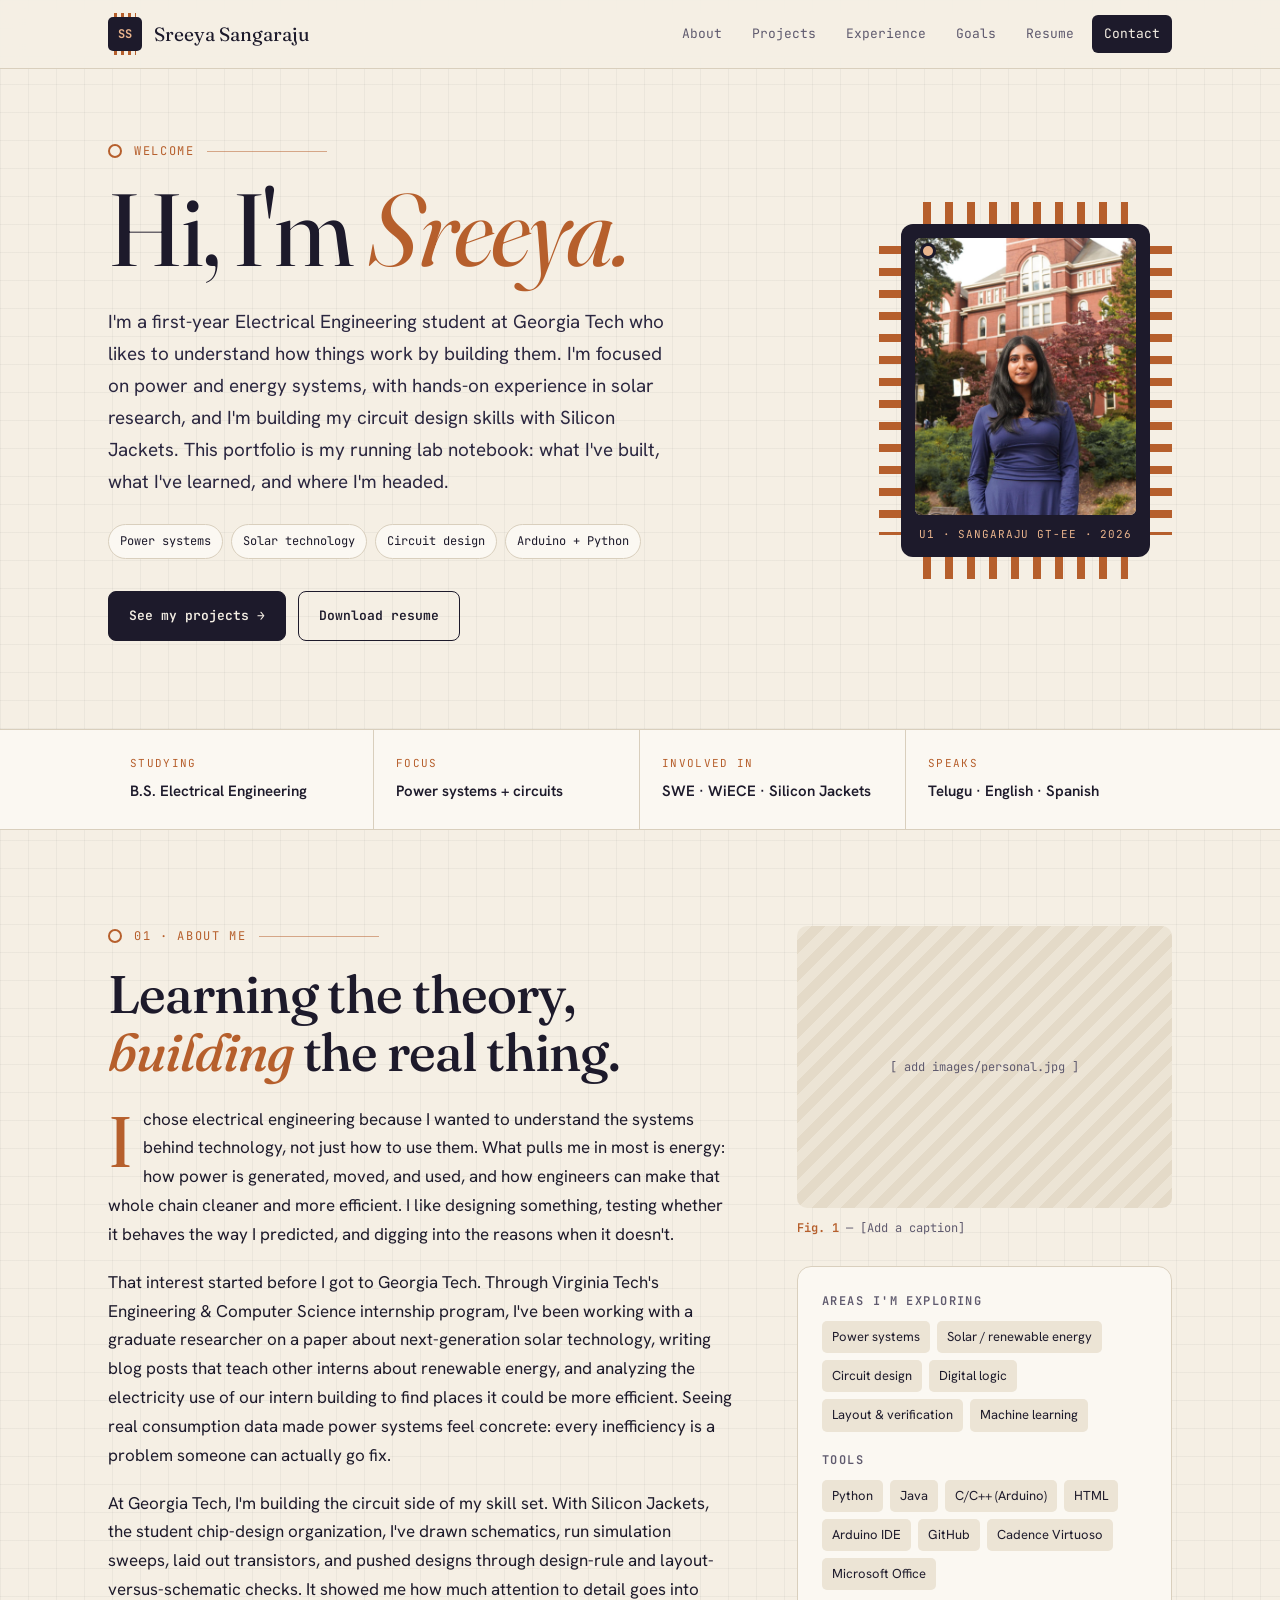
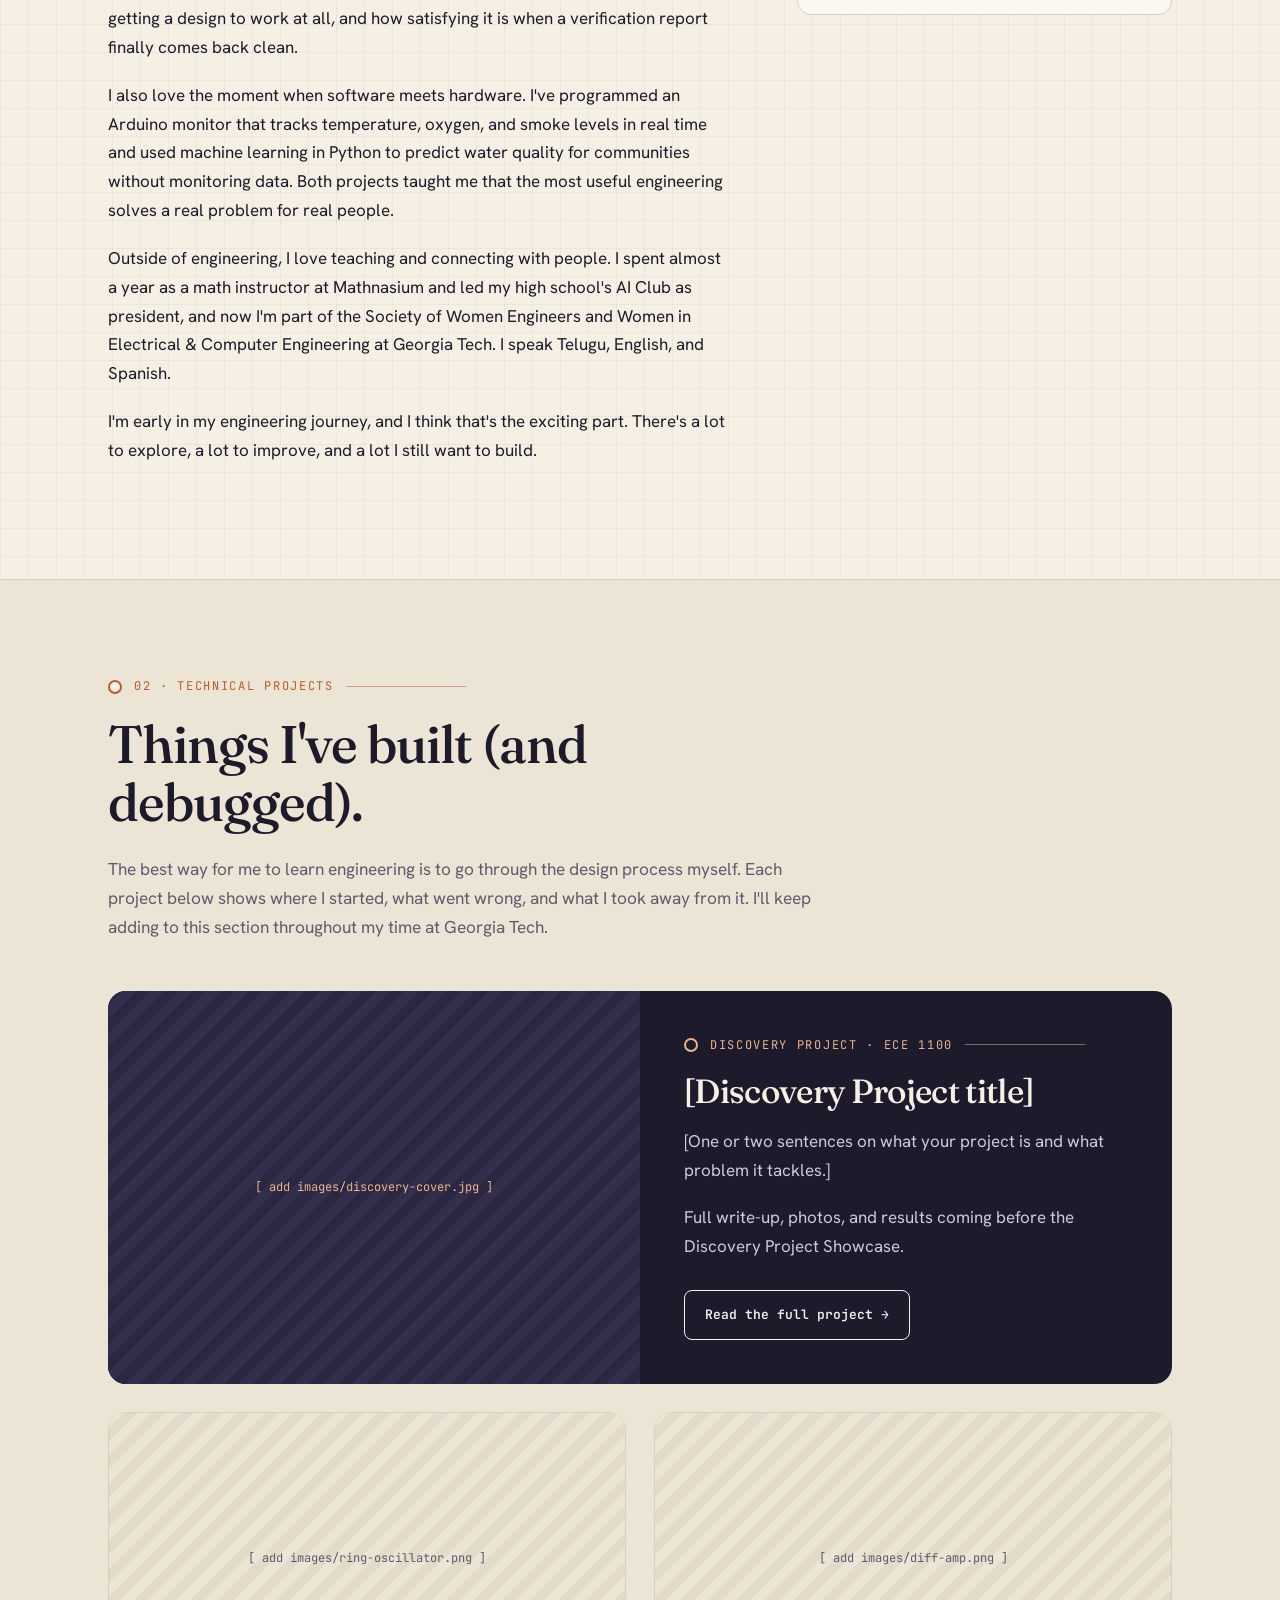
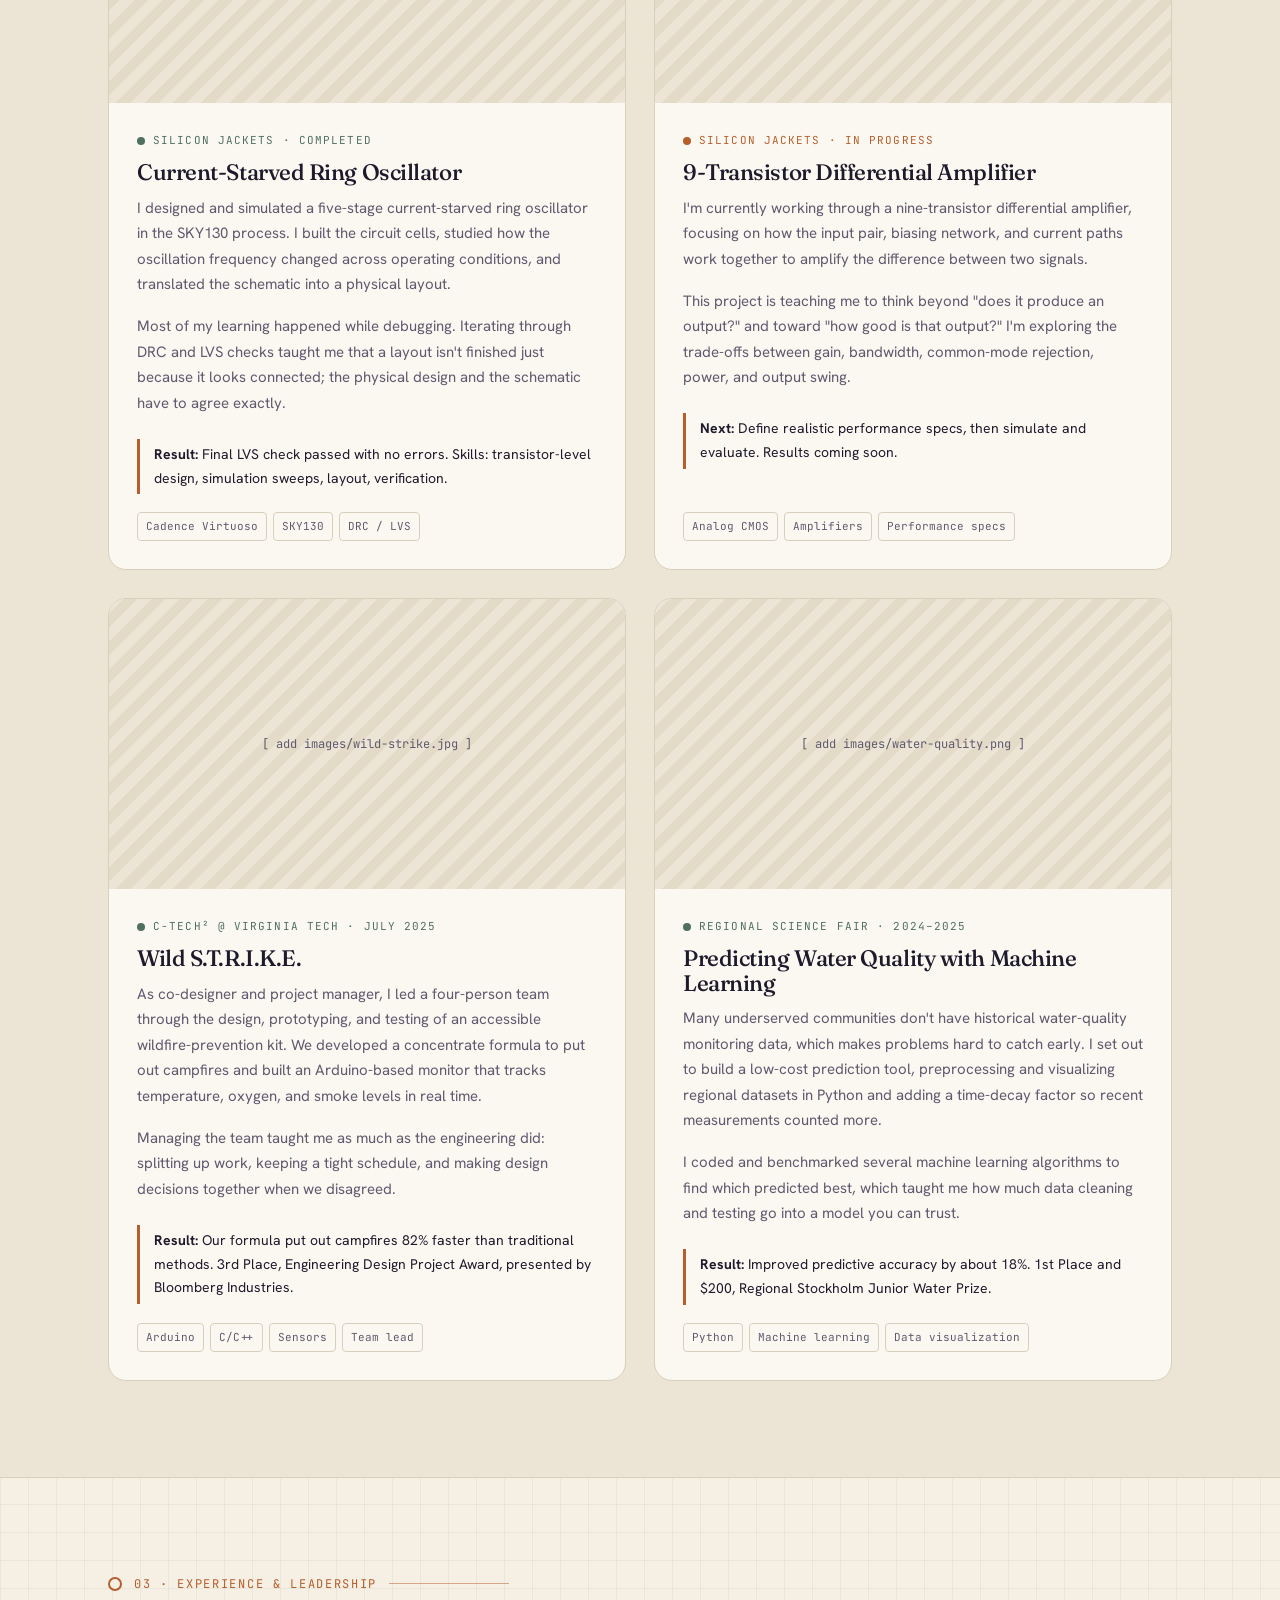
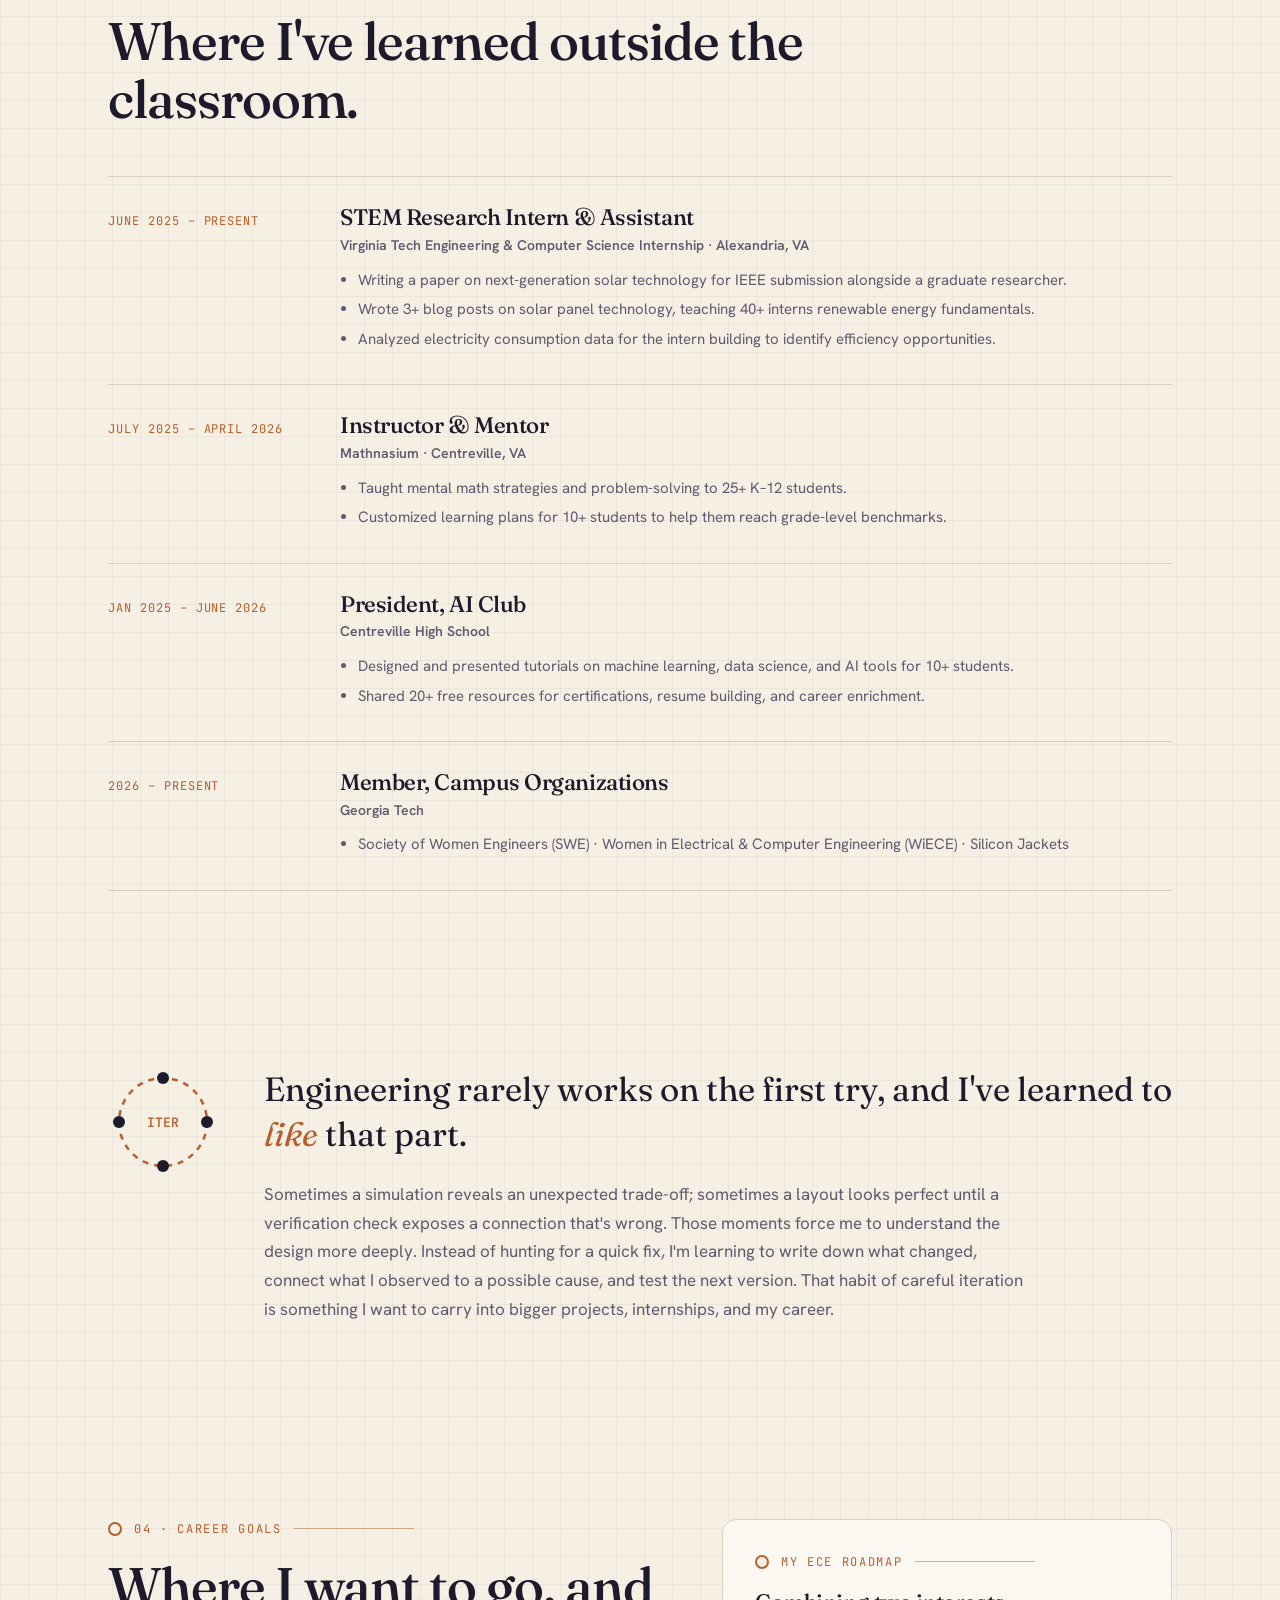
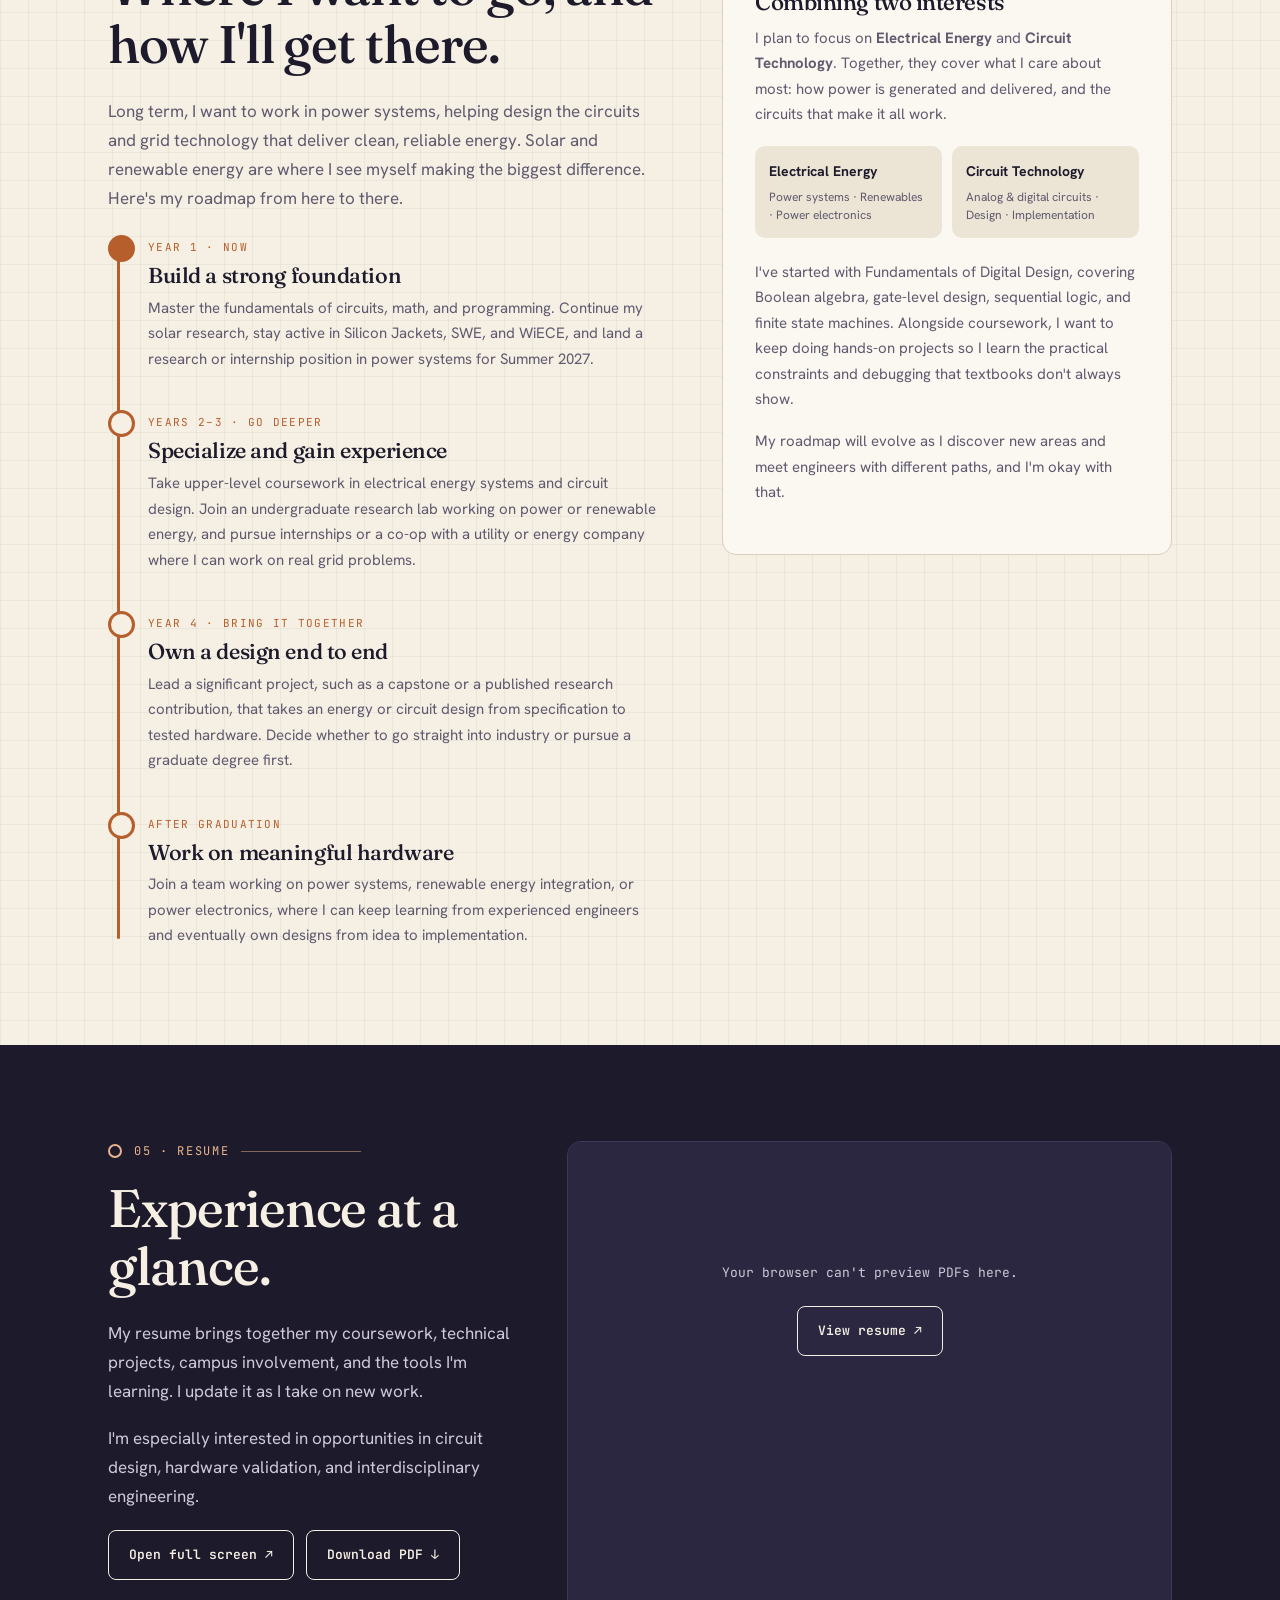
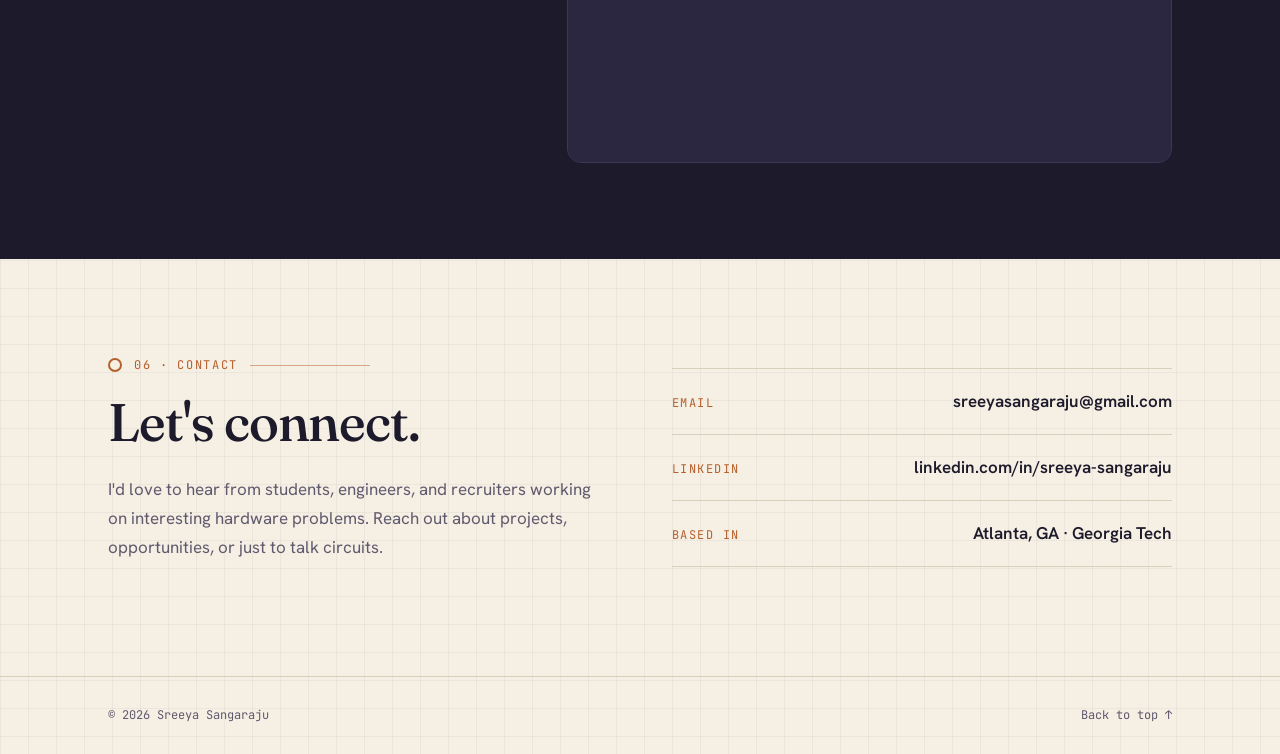
==== index.html @ bc23ed26 "Add files via upload" ====
<!doctype html>
<html lang="en">
<head>
  <meta charset="utf-8">
  <meta name="viewport" content="width=device-width, initial-scale=1">
  <title>Sreeya Sangaraju | Electrical Engineering ePortfolio</title>
  <meta name="description" content="Sreeya Sangaraju, Electrical Engineering student at Georgia Tech. Circuit design, hardware, and signal processing.">
  <link rel="preconnect" href="https://fonts.googleapis.com">
  <link rel="preconnect" href="https://fonts.gstatic.com" crossorigin>
  <link href="https://fonts.googleapis.com/css2?family=Fraunces:ital,opsz,wght@0,9..144,300..600;1,9..144,300..600&family=Hanken+Grotesk:wght@400;500;600;700&family=JetBrains+Mono:wght@400;600&display=swap" rel="stylesheet">
  <link rel="stylesheet" href="style.css">
</head>
<body>

<!-- =====================================================================
     HOW TO EDIT
     - Text: just change the words between the tags.
     - Photos: put your image in the /images folder using the filename
       shown in each data-ph="..." (e.g. images/headshot.jpg).
       The striped placeholder disappears automatically once the file exists.
     - Resume: save your PDF as resume.pdf next to this file.
     - Search for "EDIT" to find every spot that needs your info.
     ===================================================================== -->

<header class="nav">
  <div class="wrap">
    <a class="brand" href="#top"><span class="chip-mark">SS</span> Sreeya Sangaraju</a>
    <button class="menu-btn" aria-expanded="false" aria-controls="links">Menu</button>
    <nav class="nav-links" id="links" aria-label="Main">
      <a href="#about">About</a>
      <a href="#projects">Projects</a>
      <a href="#experience">Experience</a>
      <a href="#goals">Goals</a>
      <a href="#resume">Resume</a>
      <a class="cta" href="#contact">Contact</a>
    </nav>
  </div>
</header>

<main id="top">

  <!-- ============ WELCOME ============ -->
  <section class="hero">
    <div class="wrap">
      <div>
        <div class="label">Welcome</div>
        <h1>Hi, I'm <em>Sreeya.</em></h1>
        <p class="welcome">I'm a first-year Electrical Engineering student at Georgia Tech who likes to understand how things work by building them. I'm focused on power and energy systems, with hands-on experience in solar research, and I'm building my circuit design skills with Silicon Jackets. This portfolio is my running lab notebook: what I've built, what I've learned, and where I'm headed.</p>
        <div class="tags">
          <span class="tag">Power systems</span>
          <span class="tag">Solar technology</span>
          <span class="tag">Circuit design</span>
          <span class="tag">Arduino + Python</span>
        </div>
        <div class="actions">
          <a class="btn solid" href="#projects">See my projects →</a>
          <a class="btn ghost" href="resume.pdf" target="_blank" rel="noopener">Download resume</a>
        </div>
      </div>

      <!-- Headshot, framed like an IC package. EDIT: add images/headshot.jpg -->
      <div class="package" aria-label="Photo of Sreeya">
        <span class="pins t"></span><span class="pins b"></span><span class="pins l"></span><span class="pins r"></span>
        <div class="body">
          <div class="photo" data-ph="images/headshot.jpg">
            <img src="images/headshot.jpg" alt="Portrait of Sreeya Sangaraju" onerror="this.remove()">
          </div>
          <div class="marking"><span>U1 · SANGARAJU</span><span>GT-EE · 2026</span></div>
        </div>
      </div>
    </div>
  </section>

  <!-- Quick facts. EDIT any of these. -->
  <section class="facts" aria-label="Quick facts">
    <div class="wrap">
      <div class="fact"><small>Studying</small><b>B.S. Electrical Engineering</b></div>
      <div class="fact"><small>Focus</small><b>Power systems + circuits</b></div>
      <div class="fact"><small>Involved in</small><b>SWE · WiECE · Silicon Jackets</b></div>
      <div class="fact"><small>Speaks</small><b>Telugu · English · Spanish</b></div>
    </div>
  </section>

  <!-- ============ ABOUT ME ============ -->
  <section id="about">
    <div class="wrap about-grid">
      <div class="about-text">
        <div class="label">01 · About me</div>
        <h2>Learning the theory, <em class="hand">building</em> the real thing.</h2>

        <p>I chose electrical engineering because I wanted to understand the systems behind technology, not just how to use them. <!-- EDIT: add a sentence here about what first got you into EE --> What pulls me in most is energy: how power is generated, moved, and used, and how engineers can make that whole chain cleaner and more efficient. I like designing something, testing whether it behaves the way I predicted, and digging into the reasons when it doesn't.</p>

        <p>That interest started before I got to Georgia Tech. Through Virginia Tech's Engineering &amp; Computer Science internship program, I've been working with a graduate researcher on a paper about next-generation solar technology, writing blog posts that teach other interns about renewable energy, and analyzing the electricity use of our intern building to find places it could be more efficient. Seeing real consumption data made power systems feel concrete: every inefficiency is a problem someone can actually go fix.</p>

        <p>At Georgia Tech, I'm building the circuit side of my skill set. With Silicon Jackets, the student chip-design organization, I've drawn schematics, run simulation sweeps, laid out transistors, and pushed designs through design-rule and layout-versus-schematic checks. It showed me how much attention to detail goes into getting a design to work at all, and how satisfying it is when a verification report finally comes back clean.</p>

        <p>I also love the moment when software meets hardware. I've programmed an Arduino monitor that tracks temperature, oxygen, and smoke levels in real time and used machine learning in Python to predict water quality for communities without monitoring data. Both projects taught me that the most useful engineering solves a real problem for real people.</p>

        <p>Outside of engineering, I love teaching and connecting with people. I spent almost a year as a math instructor at Mathnasium and led my high school's AI Club as president, and now I'm part of the Society of Women Engineers and Women in Electrical &amp; Computer Engineering at Georgia Tech. I speak Telugu, English, and Spanish. <!-- EDIT (optional): add a sentence about a hobby you enjoy --></p>

        <p>I'm early in my engineering journey, and I think that's the exciting part. There's a lot to explore, a lot to improve, and a lot I still want to build.</p>
      </div>

      <aside class="about-side">
        <!-- EDIT: add images/personal.jpg (a photo of you at an event, in lab, or doing something you enjoy) and update the caption -->
        <figure>
          <div class="photo" data-ph="images/personal.jpg">
            <img src="images/personal.jpg" alt="Sreeya Sangaraju" onerror="this.remove()">
          </div>
          <figcaption><b>Fig. 1</b> — [Add a caption]</figcaption>
        </figure>

        <div class="toolbox">
          <h4>Areas I'm exploring</h4>
          <div class="chips">
            <span>Power systems</span><span>Solar / renewable energy</span><span>Circuit design</span>
            <span>Digital logic</span><span>Layout &amp; verification</span><span>Machine learning</span>
          </div>
          <h4>Tools</h4>
          <div class="chips">
            <span>Python</span><span>Java</span><span>C/C++ (Arduino)</span><span>HTML</span>
            <span>Arduino IDE</span><span>GitHub</span><span>Cadence Virtuoso</span><span>Microsoft Office</span>
          </div>
        </div>
      </aside>
    </div>
  </section>

  <!-- ============ PROJECTS ============ -->
  <section id="projects" class="projects">
    <div class="wrap">
      <div class="intro">
        <div class="label">02 · Technical projects</div>
        <h2>Things I've built (and debugged).</h2>
        <p>The best way for me to learn engineering is to go through the design process myself. Each project below shows where I started, what went wrong, and what I took away from it. I'll keep adding to this section throughout my time at Georgia Tech.</p>
      </div>

      <!-- Featured: Discovery Project (REQUIRED by the Discovery Project Showcase).
           EDIT: replace the title and the two sentences with your project. -->
      <article class="feature">
        <div class="photo" data-ph="images/discovery-cover.jpg">
          <img src="images/discovery-cover.jpg" alt="My ECE 1100 Discovery Project" onerror="this.remove()">
        </div>
        <div class="feature-body">
          <div class="label">Discovery Project · ECE 1100</div>
          <h3>[Discovery Project title]</h3>
          <p>[One or two sentences on what your project is and what problem it tackles.]</p>
          <p>Full write-up, photos, and results coming before the Discovery Project Showcase.</p>
          <div class="actions"><a class="btn light" href="discovery-project.html">Read the full project →</a></div>
        </div>
      </article>

      <div class="project-grid">
        <article class="project">
          <!-- EDIT: add a screenshot of your layout as images/ring-oscillator.png -->
          <div class="photo" data-ph="images/ring-oscillator.png">
            <img src="images/ring-oscillator.png" alt="Layout of a five-stage current-starved ring oscillator in Cadence Virtuoso" onerror="this.remove()">
          </div>
          <div class="project-body">
            <div class="status">Silicon Jackets · Completed</div>
            <h3>Current-Starved Ring Oscillator</h3>
            <p>I designed and simulated a five-stage current-starved ring oscillator in the SKY130 process. I built the circuit cells, studied how the oscillation frequency changed across operating conditions, and translated the schematic into a physical layout.</p>
            <p>Most of my learning happened while debugging. Iterating through DRC and LVS checks taught me that a layout isn't finished just because it looks connected; the physical design and the schematic have to agree exactly.</p>
            <div class="takeaway"><b>Result:</b> Final LVS check passed with no errors. Skills: transistor-level design, simulation sweeps, layout, verification.</div>
            <div class="stack"><span>Cadence Virtuoso</span><span>SKY130</span><span>DRC / LVS</span></div>
          </div>
        </article>

        <article class="project">
          <!-- EDIT: add your schematic screenshot as images/diff-amp.png -->
          <div class="photo" data-ph="images/diff-amp.png">
            <img src="images/diff-amp.png" alt="Schematic of a nine-transistor differential amplifier" onerror="this.remove()">
          </div>
          <div class="project-body">
            <div class="status wip">Silicon Jackets · In progress</div>
            <h3>9-Transistor Differential Amplifier</h3>
            <p>I'm currently working through a nine-transistor differential amplifier, focusing on how the input pair, biasing network, and current paths work together to amplify the difference between two signals.</p>
            <p>This project is teaching me to think beyond "does it produce an output?" and toward "how good is that output?" I'm exploring the trade-offs between gain, bandwidth, common-mode rejection, power, and output swing.</p>
            <div class="takeaway"><b>Next:</b> Define realistic performance specs, then simulate and evaluate. Results coming soon.</div>
            <div class="stack"><span>Analog CMOS</span><span>Amplifiers</span><span>Performance specs</span></div>
          </div>
        </article>

        <article class="project">
          <!-- EDIT: add a photo of your kit or prototype as images/wild-strike.jpg -->
          <div class="photo" data-ph="images/wild-strike.jpg">
            <img src="images/wild-strike.jpg" alt="Wild S.T.R.I.K.E. wildfire-prevention kit prototype" onerror="this.remove()">
          </div>
          <div class="project-body">
            <div class="status">C-Tech² @ Virginia Tech · July 2025</div>
            <h3>Wild S.T.R.I.K.E.</h3>
            <p>As co-designer and project manager, I led a four-person team through the design, prototyping, and testing of an accessible wildfire-prevention kit. We developed a concentrate formula to put out campfires and built an Arduino-based monitor that tracks temperature, oxygen, and smoke levels in real time.</p>
            <p>Managing the team taught me as much as the engineering did: splitting up work, keeping a tight schedule, and making design decisions together when we disagreed.</p>
            <div class="takeaway"><b>Result:</b> Our formula put out campfires 82% faster than traditional methods. 3rd Place, Engineering Design Project Award, presented by Bloomberg Industries.</div>
            <div class="stack"><span>Arduino</span><span>C/C++</span><span>Sensors</span><span>Team lead</span></div>
          </div>
        </article>

        <article class="project">
          <!-- EDIT: add a chart or screenshot from your model as images/water-quality.png -->
          <div class="photo" data-ph="images/water-quality.png">
            <img src="images/water-quality.png" alt="Water quality prediction results chart" onerror="this.remove()">
          </div>
          <div class="project-body">
            <div class="status">Regional Science Fair · 2024–2025</div>
            <h3>Predicting Water Quality with Machine Learning</h3>
            <p>Many underserved communities don't have historical water-quality monitoring data, which makes problems hard to catch early. I set out to build a low-cost prediction tool, preprocessing and visualizing regional datasets in Python and adding a time-decay factor so recent measurements counted more.</p>
            <p>I coded and benchmarked several machine learning algorithms to find which predicted best, which taught me how much data cleaning and testing go into a model you can trust.</p>
            <div class="takeaway"><b>Result:</b> Improved predictive accuracy by about 18%. 1st Place and $200, Regional Stockholm Junior Water Prize.</div>
            <div class="stack"><span>Python</span><span>Machine learning</span><span>Data visualization</span></div>
          </div>
        </article>

        <!-- TO ADD A NEW PROJECT: copy one <article class="project"> ... </article> block above,
             paste it here, and change the image, text, and tags. -->
      </div>
    </div>
  </section>

  <!-- ============ EXPERIENCE & LEADERSHIP ============ -->
  <section id="experience">
    <div class="wrap">
      <div class="intro">
        <div class="label">03 · Experience &amp; leadership</div>
        <h2>Where I've learned outside the classroom.</h2>
      </div>
      <div class="xp-list">
        <article class="xp">
          <div class="xp-when">June 2025 – Present</div>
          <div>
            <h3>STEM Research Intern &amp; Assistant</h3>
            <div class="xp-org">Virginia Tech Engineering &amp; Computer Science Internship · Alexandria, VA</div>
            <ul>
              <li>Writing a paper on next-generation solar technology for IEEE submission alongside a graduate researcher.</li>
              <li>Wrote 3+ blog posts on solar panel technology, teaching 40+ interns renewable energy fundamentals.</li>
              <li>Analyzed electricity consumption data for the intern building to identify efficiency opportunities.</li>
            </ul>
          </div>
        </article>
        <article class="xp">
          <div class="xp-when">July 2025 – April 2026</div>
          <div>
            <h3>Instructor &amp; Mentor</h3>
            <div class="xp-org">Mathnasium · Centreville, VA</div>
            <ul>
              <li>Taught mental math strategies and problem-solving to 25+ K–12 students.</li>
              <li>Customized learning plans for 10+ students to help them reach grade-level benchmarks.</li>
            </ul>
          </div>
        </article>
        <article class="xp">
          <div class="xp-when">Jan 2025 – June 2026</div>
          <div>
            <h3>President, AI Club</h3>
            <div class="xp-org">Centreville High School</div>
            <ul>
              <li>Designed and presented tutorials on machine learning, data science, and AI tools for 10+ students.</li>
              <li>Shared 20+ free resources for certifications, resume building, and career enrichment.</li>
            </ul>
          </div>
        </article>
        <article class="xp">
          <div class="xp-when">2026 – Present</div>
          <div>
            <h3>Member, Campus Organizations</h3>
            <div class="xp-org">Georgia Tech</div>
            <ul>
              <li>Society of Women Engineers (SWE) · Women in Electrical &amp; Computer Engineering (WiECE) · Silicon Jackets</li>
            </ul>
          </div>
        </article>
      </div>
    </div>
  </section>

  <!-- ============ PULL QUOTE ============ -->
  <section class="quote" aria-label="My engineering approach">
    <div class="wrap">
      <svg width="110" height="110" viewBox="0 0 110 110" role="img" aria-label="Design, simulate, test, improve cycle">
        <circle cx="55" cy="55" r="44" fill="none" stroke="#b65f2c" stroke-width="2.5" stroke-dasharray="6 6"/>
        <g fill="#1d1a2b"><circle cx="55" cy="11" r="6"/><circle cx="99" cy="55" r="6"/><circle cx="55" cy="99" r="6"/><circle cx="11" cy="55" r="6"/></g>
        <text x="55" y="60" text-anchor="middle" font-family="JetBrains Mono, monospace" font-size="13" font-weight="600" fill="#b65f2c">ITER</text>
      </svg>
      <div>
        <blockquote>Engineering rarely works on the first try, and I've learned to <em>like</em> that part.</blockquote>
        <p>Sometimes a simulation reveals an unexpected trade-off; sometimes a layout looks perfect until a verification check exposes a connection that's wrong. Those moments force me to understand the design more deeply. Instead of hunting for a quick fix, I'm learning to write down what changed, connect what I observed to a possible cause, and test the next version. That habit of careful iteration is something I want to carry into bigger projects, internships, and my career.</p>
      </div>
    </div>
  </section>

  <!-- ============ CAREER GOALS ============ -->
  <section id="goals">
    <div class="wrap goals-grid">
      <div>
        <div class="label">04 · Career goals</div>
        <h2>Where I want to go, and how I'll get there.</h2>
        <p class="muted">Long term, I want to work in power systems, helping design the circuits and grid technology that deliver clean, reliable energy. Solar and renewable energy are where I see myself making the biggest difference. Here's my roadmap from here to there.</p>

        <div class="trace">
          <div class="step now">
            <small>Year 1 · Now</small>
            <h3>Build a strong foundation</h3>
            <p>Master the fundamentals of circuits, math, and programming. Continue my solar research, stay active in Silicon Jackets, SWE, and WiECE, and land a research or internship position in power systems for Summer 2027.</p>
          </div>
          <div class="step">
            <small>Years 2–3 · Go deeper</small>
            <h3>Specialize and gain experience</h3>
            <p>Take upper-level coursework in electrical energy systems and circuit design. Join an undergraduate research lab working on power or renewable energy, and pursue internships or a co-op with a utility or energy company where I can work on real grid problems.</p>
          </div>
          <div class="step">
            <small>Year 4 · Bring it together</small>
            <h3>Own a design end to end</h3>
            <p>Lead a significant project, such as a capstone or a published research contribution, that takes an energy or circuit design from specification to tested hardware. Decide whether to go straight into industry or pursue a graduate degree first.</p>
          </div>
          <div class="step">
            <small>After graduation</small>
            <h3>Work on meaningful hardware</h3>
            <p>Join a team working on power systems, renewable energy integration, or power electronics, where I can keep learning from experienced engineers and eventually own designs from idea to implementation.</p>
          </div>
        </div>
      </div>

      <aside class="threads">
        <div class="label">My ECE roadmap</div>
        <h3>Combining two interests</h3>
        <!-- EDIT: change these if your planned tracks change -->
        <p>I plan to focus on <b>Electrical Energy</b> and <b>Circuit Technology</b>. Together, they cover what I care about most: how power is generated and delivered, and the circuits that make it all work.</p>
        <div class="thread-pair">
          <div><b>Electrical Energy</b><small>Power systems · Renewables · Power electronics</small></div>
          <div><b>Circuit Technology</b><small>Analog &amp; digital circuits · Design · Implementation</small></div>
        </div>
        <p>I've started with Fundamentals of Digital Design, covering Boolean algebra, gate-level design, sequential logic, and finite state machines. Alongside coursework, I want to keep doing hands-on projects so I learn the practical constraints and debugging that textbooks don't always show.</p>
        <p>My roadmap will evolve as I discover new areas and meet engineers with different paths, and I'm okay with that.</p>
      </aside>
    </div>
  </section>

  <!-- ============ RESUME ============ -->
  <section id="resume" class="resume">
    <div class="wrap resume-grid">
      <div>
        <div class="label">05 · Resume</div>
        <h2>Experience at a glance.</h2>
        <p>My resume brings together my coursework, technical projects, campus involvement, and the tools I'm learning. I update it as I take on new work.</p>
        <p>I'm especially interested in opportunities in circuit design, hardware validation, and interdisciplinary engineering.</p>
        <div class="actions">
          <a class="btn light" href="resume.pdf" target="_blank" rel="noopener">Open full screen ↗</a>
          <a class="btn light" href="resume.pdf" download>Download PDF ↓</a>
        </div>
      </div>
      <!-- Shows your resume.pdf right on the page (desktop). On phones, the buttons are used instead. -->
      <div class="resume-viewer">
        <object data="resume.pdf#view=FitH" type="application/pdf" aria-label="Sreeya Sangaraju resume">
          <div class="resume-fallback">Your browser can't preview PDFs here.<br><br><a class="btn light" href="resume.pdf" target="_blank" rel="noopener">View resume ↗</a></div>
        </object>
      </div>
    </div>
  </section>

  <!-- ============ CONTACT ============ -->
  <section id="contact">
    <div class="wrap contact-grid">
      <div>
        <div class="label">06 · Contact</div>
        <h2>Let's connect.</h2>
        <p class="muted">I'd love to hear from students, engineers, and recruiters working on interesting hardware problems. Reach out about projects, opportunities, or just to talk circuits.</p>
      </div>
      <ul class="contact-list">
        <li><span>Email</span><a href="mailto:sreeyasangaraju@gmail.com">sreeyasangaraju@gmail.com</a></li>
        <li><span>LinkedIn</span><a href="https://www.linkedin.com/in/sreeya-sangaraju-808489310" target="_blank" rel="noopener">linkedin.com/in/sreeya-sangaraju</a></li>
        <li><span>Based in</span><a href="#top">Atlanta, GA · Georgia Tech</a></li>
      </ul>
    </div>
  </section>
</main>

<footer>
  <div class="wrap">
    <span>© <span id="year">2026</span> Sreeya Sangaraju</span>
    <a href="#top">Back to top ↑</a>
  </div>
</footer>

<script src="site.js"></script>
</body>
</html>
---- style.css ----
/* ==========================================================
   Sreeya Sangaraju — ePortfolio styles
   Theme: "engineering notebook" — graph paper, ink, copper traces.
   To change colors site-wide, edit the variables in :root.
   ========================================================== */

:root {
  --paper: #f5efe4;        /* page background */
  --paper-2: #ece4d5;      /* slightly darker panels */
  --card: #fbf8f2;         /* cards */
  --ink: #1d1a2b;          /* main text / dark sections */
  --ink-2: #2b2740;
  --muted: #5f5a6e;
  --line: #d9cfbd;
  --grid: rgba(29, 26, 43, .045);
  --copper: #b65f2c;       /* accent (circuit copper) */
  --copper-soft: #e9b48d;
  --sage: #4f6f5f;         /* secondary accent */
  --radius: 14px;

  --serif: 'Fraunces', Georgia, serif;
  --sans: 'Hanken Grotesk', system-ui, sans-serif;
  --mono: 'JetBrains Mono', ui-monospace, monospace;
}

* { box-sizing: border-box; }
html { scroll-behavior: smooth; scroll-padding-top: 80px; }
body {
  margin: 0;
  color: var(--ink);
  font-family: var(--sans);
  font-size: 17px;
  line-height: 1.7;
  background-color: var(--paper);
  background-image:
    linear-gradient(var(--grid) 1px, transparent 1px),
    linear-gradient(90deg, var(--grid) 1px, transparent 1px);
  background-size: 28px 28px;
}
img { max-width: 100%; display: block; }
a { color: inherit; }
::selection { background: var(--copper-soft); color: var(--ink); }

.wrap { max-width: 1120px; margin: 0 auto; padding: 0 28px; }
p { margin: 0 0 1.1em; }
h1, h2, h3 { font-family: var(--serif); font-weight: 500; line-height: 1.1; margin: 0; letter-spacing: -.02em; }
h2 { font-size: clamp(2.1rem, 4.2vw, 3.3rem); margin-bottom: .45em; }
h3 { font-size: 1.4rem; margin-bottom: .5em; }
em.hand { font-style: italic; color: var(--copper); }
.mono { font-family: var(--mono); }
.muted { color: var(--muted); }

/* ---------- Navigation ---------- */
.nav {
  position: sticky; top: 0; z-index: 40;
  background: rgba(245, 239, 228, .92);
  backdrop-filter: blur(10px);
  border-bottom: 1px solid var(--line);
}
.nav .wrap { display: flex; align-items: center; justify-content: space-between; min-height: 68px; gap: 20px; }
.brand { display: flex; align-items: center; gap: 12px; text-decoration: none; font-family: var(--serif); font-size: 1.2rem; }
.chip-mark {
  position: relative; width: 34px; height: 34px; border-radius: 5px;
  background: var(--ink); color: var(--copper-soft);
  display: grid; place-items: center; font-family: var(--mono); font-size: 12px; font-weight: 700;
}
.chip-mark::before, .chip-mark::after {
  content: ""; position: absolute; left: 6px; right: 6px; height: 4px;
  background: repeating-linear-gradient(90deg, var(--copper) 0 3px, transparent 3px 7px);
}
.chip-mark::before { top: -4px; }
.chip-mark::after { bottom: -4px; }
.nav-links { display: flex; gap: 6px; align-items: center; }
.nav-links a {
  font-family: var(--mono); font-size: 13px; text-decoration: none;
  padding: 8px 12px; border-radius: 6px; color: var(--muted);
}
.nav-links a:hover, .nav-links a.active { color: var(--ink); background: var(--paper-2); }
.nav-links a.cta { background: var(--ink); color: var(--paper); }
.nav-links a.cta:hover { background: var(--copper); color: #fff; }
.menu-btn { display: none; background: none; border: 1px solid var(--line); border-radius: 6px; padding: 6px 10px; font: 600 13px var(--mono); color: var(--ink); cursor: pointer; }

/* ---------- Section labels (the "net labels") ---------- */
section { padding: 96px 0; position: relative; }
.label {
  display: flex; align-items: center; gap: 12px;
  font-family: var(--mono); font-size: 12px; letter-spacing: .14em; text-transform: uppercase;
  color: var(--copper); margin-bottom: 18px;
}
.label::before {
  content: ""; width: 10px; height: 10px; border-radius: 50%;
  border: 2px solid var(--copper); background: var(--paper); flex: none;
}
.label::after { content: ""; height: 1px; flex: 1; max-width: 120px; background: var(--copper); opacity: .5; }
.intro { max-width: 720px; margin-bottom: 48px; }
.intro p { font-size: 1.08rem; color: var(--muted); }

/* ---------- Photo slots ----------
   Each .photo shows a placeholder until you add the image file
   listed in its data-ph attribute to the /images folder. */
.photo {
  position: relative; overflow: hidden; border-radius: 10px;
  background: repeating-linear-gradient(135deg, var(--paper-2) 0 10px, #e4dac8 10px 20px);
  display: grid; place-items: center; min-height: 200px;
}
.photo::before {
  content: "[ add " attr(data-ph) " ]";
  font-family: var(--mono); font-size: 12px; color: var(--muted); padding: 16px; text-align: center;
}
.photo img { position: absolute; inset: 0; width: 100%; height: 100%; object-fit: cover; }
figure { margin: 0; }
figcaption { font-family: var(--mono); font-size: 12px; color: var(--muted); margin-top: 10px; }
figcaption b { color: var(--copper); font-weight: 600; }

/* ---------- Hero / Welcome ---------- */
.hero { padding: 72px 0 88px; }
.hero .wrap { display: grid; grid-template-columns: 1.15fr .85fr; gap: 64px; align-items: center; }
.hero h1 { font-size: clamp(3.4rem, 8vw, 6.4rem); font-weight: 400; line-height: .98; margin: 6px 0 26px; }
.hero h1 em { font-style: italic; color: var(--copper); }
.hero .welcome { font-size: 1.18rem; max-width: 560px; color: var(--ink-2); }
.tags { display: flex; flex-wrap: wrap; gap: 8px; margin: 26px 0 32px; }
.tag { font-family: var(--mono); font-size: 12px; padding: 6px 11px; border: 1px solid var(--line); border-radius: 99px; background: var(--card); }
.actions { display: flex; flex-wrap: wrap; gap: 12px; }
.btn {
  display: inline-flex; align-items: center; gap: 8px; text-decoration: none;
  font-family: var(--mono); font-size: 13px; font-weight: 600;
  padding: 13px 20px; border-radius: 8px; border: 1.5px solid var(--ink);
  transition: transform .15s, background .15s, color .15s;
}
.btn:hover { transform: translateY(-2px); }
.btn.solid { background: var(--ink); color: var(--paper); }
.btn.solid:hover { background: var(--copper); border-color: var(--copper); }
.btn.ghost:hover { background: var(--ink); color: var(--paper); }
.btn.light { border-color: var(--paper); color: var(--paper); }
.btn.light:hover { background: var(--paper); color: var(--ink); }

/* Headshot framed as an IC package */
.package { position: relative; padding: 22px; max-width: 400px; margin-left: auto; }
.package .pins { position: absolute; background: repeating-linear-gradient(var(--dir, 90deg), var(--copper) 0 8px, transparent 8px 22px); }
.package .pins.t, .package .pins.b { left: 44px; right: 44px; height: 22px; --dir: 90deg; }
.package .pins.l, .package .pins.r { top: 44px; bottom: 44px; width: 22px; --dir: 180deg; }
.package .pins.t { top: 0; } .package .pins.b { bottom: 0; }
.package .pins.l { left: 0; } .package .pins.r { right: 0; }
.package .body { background: var(--ink); border-radius: 12px; padding: 14px; position: relative; }
.package .body::after { /* pin-1 dot */
  content: ""; position: absolute; top: 22px; left: 22px; width: 10px; height: 10px; border-radius: 50%;
  background: var(--copper-soft); z-index: 2; box-shadow: 0 0 0 3px var(--ink);
}
.package .photo { aspect-ratio: 4/5; min-height: 0; border-radius: 6px; }
.package .marking { display: flex; justify-content: space-between; font-family: var(--mono); font-size: 11px; color: var(--copper-soft); padding: 10px 4px 0; letter-spacing: .08em; }

/* Quick facts strip */
.facts { border-top: 1px solid var(--line); border-bottom: 1px solid var(--line); background: var(--card); padding: 0; }
.facts .wrap { display: grid; grid-template-columns: repeat(4, 1fr); }
.fact { padding: 24px 22px; border-right: 1px solid var(--line); }
.fact:last-child { border-right: 0; }
.fact small { display: block; font-family: var(--mono); font-size: 11px; letter-spacing: .12em; text-transform: uppercase; color: var(--copper); margin-bottom: 4px; }
.fact b { font-weight: 600; font-size: 15px; }

/* ---------- About ---------- */
.about-grid { display: grid; grid-template-columns: 1.25fr .75fr; gap: 64px; align-items: start; }
.about-text p:first-of-type::first-letter {
  font-family: var(--serif); float: left; font-size: 4.2em; line-height: .85; padding: 6px 10px 0 0; color: var(--copper);
}
.about-side { position: sticky; top: 100px; display: grid; gap: 28px; }
.about-side .photo { aspect-ratio: 4/3; }
.toolbox { background: var(--card); border: 1px solid var(--line); border-radius: var(--radius); padding: 24px; }
.toolbox h4 { font-family: var(--mono); font-size: 12px; letter-spacing: .12em; text-transform: uppercase; margin: 0 0 10px; color: var(--muted); font-weight: 600; }
.chips { display: flex; flex-wrap: wrap; gap: 7px; margin-bottom: 18px; }
.chips:last-child { margin-bottom: 0; }
.chips span { font-size: 13px; padding: 5px 10px; background: var(--paper-2); border-radius: 5px; }
.chips span.learning::after { content: " · learning"; color: var(--copper); font-family: var(--mono); font-size: 11px; }

/* ---------- Projects ---------- */
.projects { background: var(--paper-2); border-top: 1px solid var(--line); border-bottom: 1px solid var(--line); }
.feature {
  display: grid; grid-template-columns: 1fr 1fr; background: var(--ink); color: var(--paper);
  border-radius: 18px; overflow: hidden; margin-bottom: 28px;
}
.feature .photo { min-height: 360px; border-radius: 0; background: repeating-linear-gradient(135deg, #2b2740 0 10px, #332e4b 10px 20px); }
.feature .photo::before { color: var(--copper-soft); }
.feature-body { padding: 44px; display: flex; flex-direction: column; }
.feature-body .label { color: var(--copper-soft); }
.feature-body .label::before { background: var(--ink); border-color: var(--copper-soft); }
.feature-body .label::after { background: var(--copper-soft); }
.feature-body h3 { font-size: 2.1rem; }
.feature-body p { color: #cfc9d9; }
.feature-body .actions { margin-top: auto; padding-top: 10px; }
.project-grid { display: grid; grid-template-columns: repeat(2, 1fr); gap: 28px; }
.project { background: var(--card); border: 1px solid var(--line); border-radius: 18px; overflow: hidden; display: flex; flex-direction: column; }
.project .photo { aspect-ratio: 16/9; min-height: 0; border-radius: 0; }
.project-body { padding: 28px; display: flex; flex-direction: column; flex: 1; }
.status { font-family: var(--mono); font-size: 11px; letter-spacing: .1em; text-transform: uppercase; color: var(--sage); margin-bottom: 10px; display: flex; align-items: center; gap: 8px; }
.status::before { content: ""; width: 8px; height: 8px; border-radius: 50%; background: currentColor; }
.status.wip { color: var(--copper); }
.project-body p { font-size: 15px; color: var(--muted); }
.takeaway { border-left: 3px solid var(--copper); padding: 4px 0 4px 14px; font-size: 14px; margin: 6px 0 18px; }
.takeaway b { color: var(--ink); }
.stack { margin-top: auto; display: flex; flex-wrap: wrap; gap: 6px; }
.stack span { font-family: var(--mono); font-size: 11px; padding: 4px 8px; border: 1px solid var(--line); border-radius: 4px; color: var(--muted); }

/* Experience */
.xp-list { border-top: 1px solid var(--line); }
.xp { display: grid; grid-template-columns: 200px 1fr; gap: 32px; padding: 28px 0; border-bottom: 1px solid var(--line); }
.xp-when { font-family: var(--mono); font-size: 12px; letter-spacing: .08em; text-transform: uppercase; color: var(--copper); padding-top: 6px; }
.xp h3 { margin-bottom: 4px; }
.xp-org { font-size: 14px; color: var(--muted); margin-bottom: 10px; font-weight: 600; }
.xp ul { margin: 0; padding-left: 18px; color: var(--muted); font-size: 15px; }
.xp li { margin-bottom: 4px; }

/* Pull quote */
.quote { padding: 80px 0; }
.quote .wrap { display: grid; grid-template-columns: 120px 1fr; gap: 36px; align-items: start; }
.quote blockquote { margin: 0; font-family: var(--serif); font-size: clamp(1.5rem, 2.8vw, 2.1rem); line-height: 1.35; font-weight: 400; }
.quote blockquote em { color: var(--copper); }
.quote p { color: var(--muted); max-width: 760px; margin-top: 22px; }

/* ---------- Career goals (timeline as a trace) ---------- */
.goals-grid { display: grid; grid-template-columns: 1.1fr .9fr; gap: 64px; align-items: start; }
.trace { position: relative; margin-top: 12px; padding-left: 40px; }
.trace::before { content: ""; position: absolute; left: 9px; top: 10px; bottom: 10px; width: 3px; background: var(--copper); border-radius: 3px; }
.step { position: relative; padding-bottom: 34px; }
.step:last-child { padding-bottom: 0; }
.step::before {
  content: ""; position: absolute; left: -40px; top: 4px; width: 21px; height: 21px; border-radius: 50%;
  background: var(--paper); border: 3px solid var(--copper);
}
.step.now::before { background: var(--copper); }
.step small { font-family: var(--mono); font-size: 11px; letter-spacing: .12em; text-transform: uppercase; color: var(--copper); }
.step h3 { margin: 4px 0 8px; font-size: 1.35rem; }
.step p { color: var(--muted); font-size: 15px; margin: 0; }
.threads { background: var(--card); border: 1px solid var(--line); border-radius: var(--radius); padding: 32px; position: sticky; top: 100px; }
.thread-pair { display: grid; grid-template-columns: 1fr 1fr; gap: 10px; margin: 18px 0 22px; }
.thread-pair div { background: var(--paper-2); border-radius: 10px; padding: 14px; }
.thread-pair b { display: block; font-size: 14px; }
.thread-pair small { font-size: 12px; color: var(--muted); line-height: 1.5; display: block; margin-top: 4px; }
.threads p { font-size: 15px; color: var(--muted); }

/* ---------- Resume ---------- */
.resume { background: var(--ink); color: var(--paper); }
.resume .label { color: var(--copper-soft); }
.resume .label::before { background: var(--ink); border-color: var(--copper-soft); }
.resume .label::after { background: var(--copper-soft); }
.resume-grid { display: grid; grid-template-columns: .8fr 1.2fr; gap: 56px; align-items: start; }
.resume p { color: #cfc9d9; }
.resume-viewer { background: var(--ink-2); border: 1px solid #3d3856; border-radius: var(--radius); overflow: hidden; }
.resume-viewer object { width: 100%; height: 620px; display: block; background: var(--ink-2); }
.resume-fallback { padding: 120px 28px; text-align: center; color: #cfc9d9; font-family: var(--mono); font-size: 13px; }

/* ---------- Contact ---------- */
.contact-grid { display: grid; grid-template-columns: 1fr 1fr; gap: 64px; align-items: center; }
.contact-list { list-style: none; margin: 0; padding: 0; border-top: 1px solid var(--line); }
.contact-list li { display: flex; justify-content: space-between; align-items: baseline; gap: 16px; padding: 18px 0; border-bottom: 1px solid var(--line); }
.contact-list span { font-family: var(--mono); font-size: 12px; letter-spacing: .12em; text-transform: uppercase; color: var(--copper); flex: none; }
.contact-list a { font-weight: 600; text-decoration: none; overflow-wrap: anywhere; text-align: right; }
.contact-list a:hover { color: var(--copper); }

footer { border-top: 1px solid var(--line); padding: 28px 0; font-family: var(--mono); font-size: 12px; color: var(--muted); }
footer .wrap { display: flex; justify-content: space-between; gap: 16px; flex-wrap: wrap; }
footer a { text-decoration: none; } footer a:hover { color: var(--copper); }

/* ---------- Project detail page ---------- */
.case-hero { padding: 64px 0 40px; }
.case-hero h1 { font-size: clamp(2.6rem, 6vw, 4.6rem); font-weight: 400; margin: 6px 0 20px; }
.case-hero h1 em { color: var(--copper); }
.case-meta { display: flex; flex-wrap: wrap; gap: 28px; font-family: var(--mono); font-size: 13px; color: var(--muted); border-top: 1px solid var(--line); border-bottom: 1px solid var(--line); padding: 16px 0; margin-top: 28px; }
.case-meta b { display: block; color: var(--ink); font-weight: 600; }
.case-cover { aspect-ratio: 21/9; min-height: 0; }
.case { display: grid; grid-template-columns: 200px 1fr; gap: 56px; padding: 64px 0 96px; }
.toc { position: sticky; top: 100px; align-self: start; font-family: var(--mono); font-size: 13px; }
.toc a { display: block; text-decoration: none; color: var(--muted); padding: 6px 0 6px 14px; border-left: 2px solid var(--line); }
.toc a:hover { color: var(--copper); border-color: var(--copper); }
.case-body { max-width: 720px; }
.case-body h2 { font-size: 2.1rem; margin: 56px 0 18px; }
.case-body h2:first-child { margin-top: 0; }
.case-body .photo { aspect-ratio: 16/10; min-height: 0; margin: 10px 0 0; }
.case-body figure { margin: 30px 0; }
.two-up { display: grid; grid-template-columns: 1fr 1fr; gap: 18px; }
.note { background: var(--card); border: 1px dashed var(--copper); border-radius: 10px; padding: 16px 18px; font-size: 14px; color: var(--muted); margin: 0 0 30px; }
.specs { width: 100%; border-collapse: collapse; font-size: 15px; margin: 10px 0 24px; }
.specs th, .specs td { text-align: left; padding: 10px 12px; border-bottom: 1px solid var(--line); }
.specs th { font-family: var(--mono); font-size: 11px; letter-spacing: .1em; text-transform: uppercase; color: var(--copper); font-weight: 600; }

/* ---------- Responsive ---------- */
@media (max-width: 900px) {
  .hero .wrap, .about-grid, .goals-grid, .resume-grid, .contact-grid, .feature { grid-template-columns: 1fr; }
  .hero .wrap { gap: 48px; }
  .package { margin: 0 auto; max-width: 340px; }
  .about-side, .threads { position: static; }
  .facts .wrap { grid-template-columns: 1fr 1fr; }
  .fact:nth-child(2) { border-right: 0; }
  .fact:nth-child(-n+2) { border-bottom: 1px solid var(--line); }
  .feature .photo { min-height: 260px; }
  .case { grid-template-columns: 1fr; gap: 24px; }
  .toc { position: static; display: flex; flex-wrap: wrap; gap: 4px 16px; }
  .toc a { border-left: 0; padding: 4px 0; }
}
@media (max-width: 720px) {
  body { font-size: 16px; }
  .wrap { padding: 0 18px; }
  section { padding: 68px 0; }
  .menu-btn { display: block; }
  .nav-links {
    display: none; position: absolute; top: 68px; left: 0; right: 0;
    flex-direction: column; align-items: stretch; gap: 2px;
    background: var(--paper); border-bottom: 1px solid var(--line); padding: 12px 18px 18px;
  }
  .nav-links.open { display: flex; }
  .nav-links a { padding: 12px; font-size: 14px; }
  .project-grid, .two-up { grid-template-columns: 1fr; }
  .xp { grid-template-columns: 1fr; gap: 6px; }
  .feature-body { padding: 28px; }
  .quote .wrap { grid-template-columns: 1fr; gap: 16px; }
  .quote svg { width: 72px; height: 72px; }
  .resume-viewer object { height: 480px; }
  .contact-list li { flex-direction: column; gap: 2px; }
  .contact-list a { text-align: left; }
  .thread-pair { grid-template-columns: 1fr; }
}
@media (prefers-reduced-motion: reduce) { html { scroll-behavior: auto; } .btn { transition: none; } }
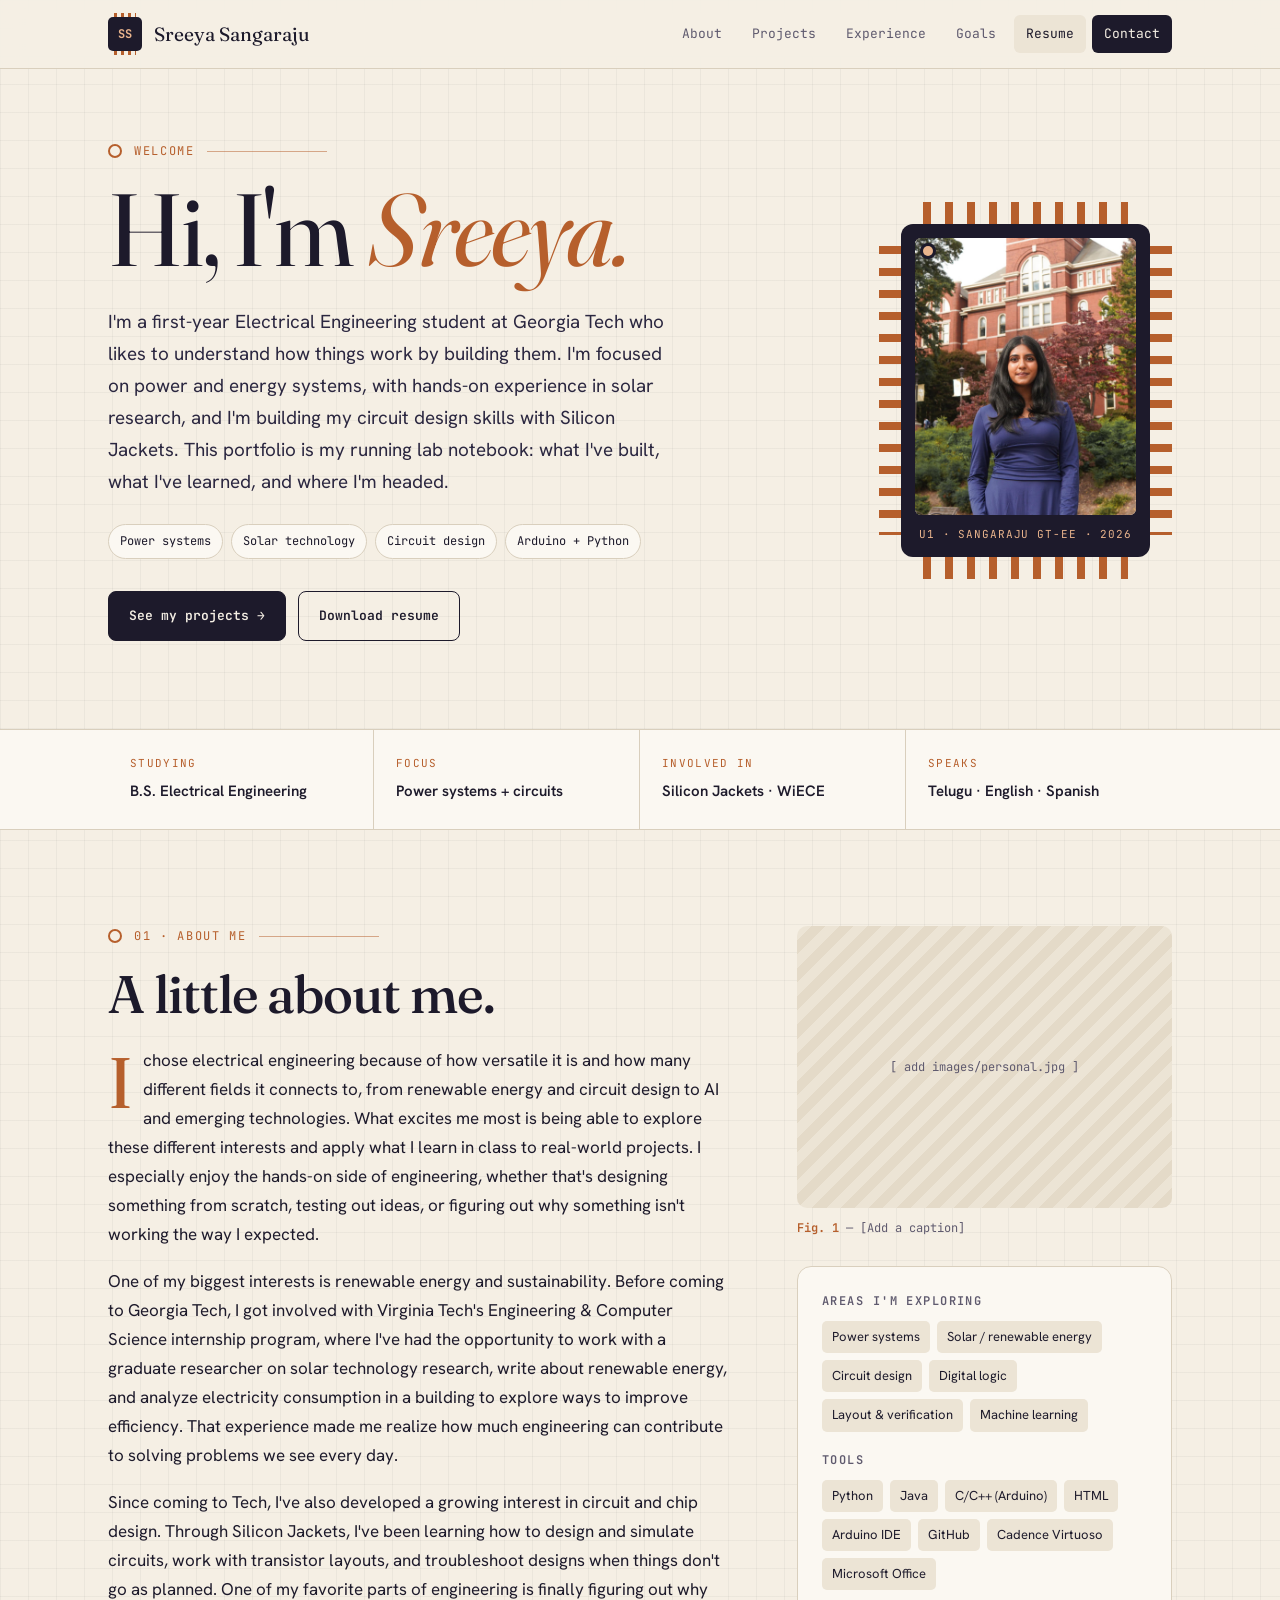
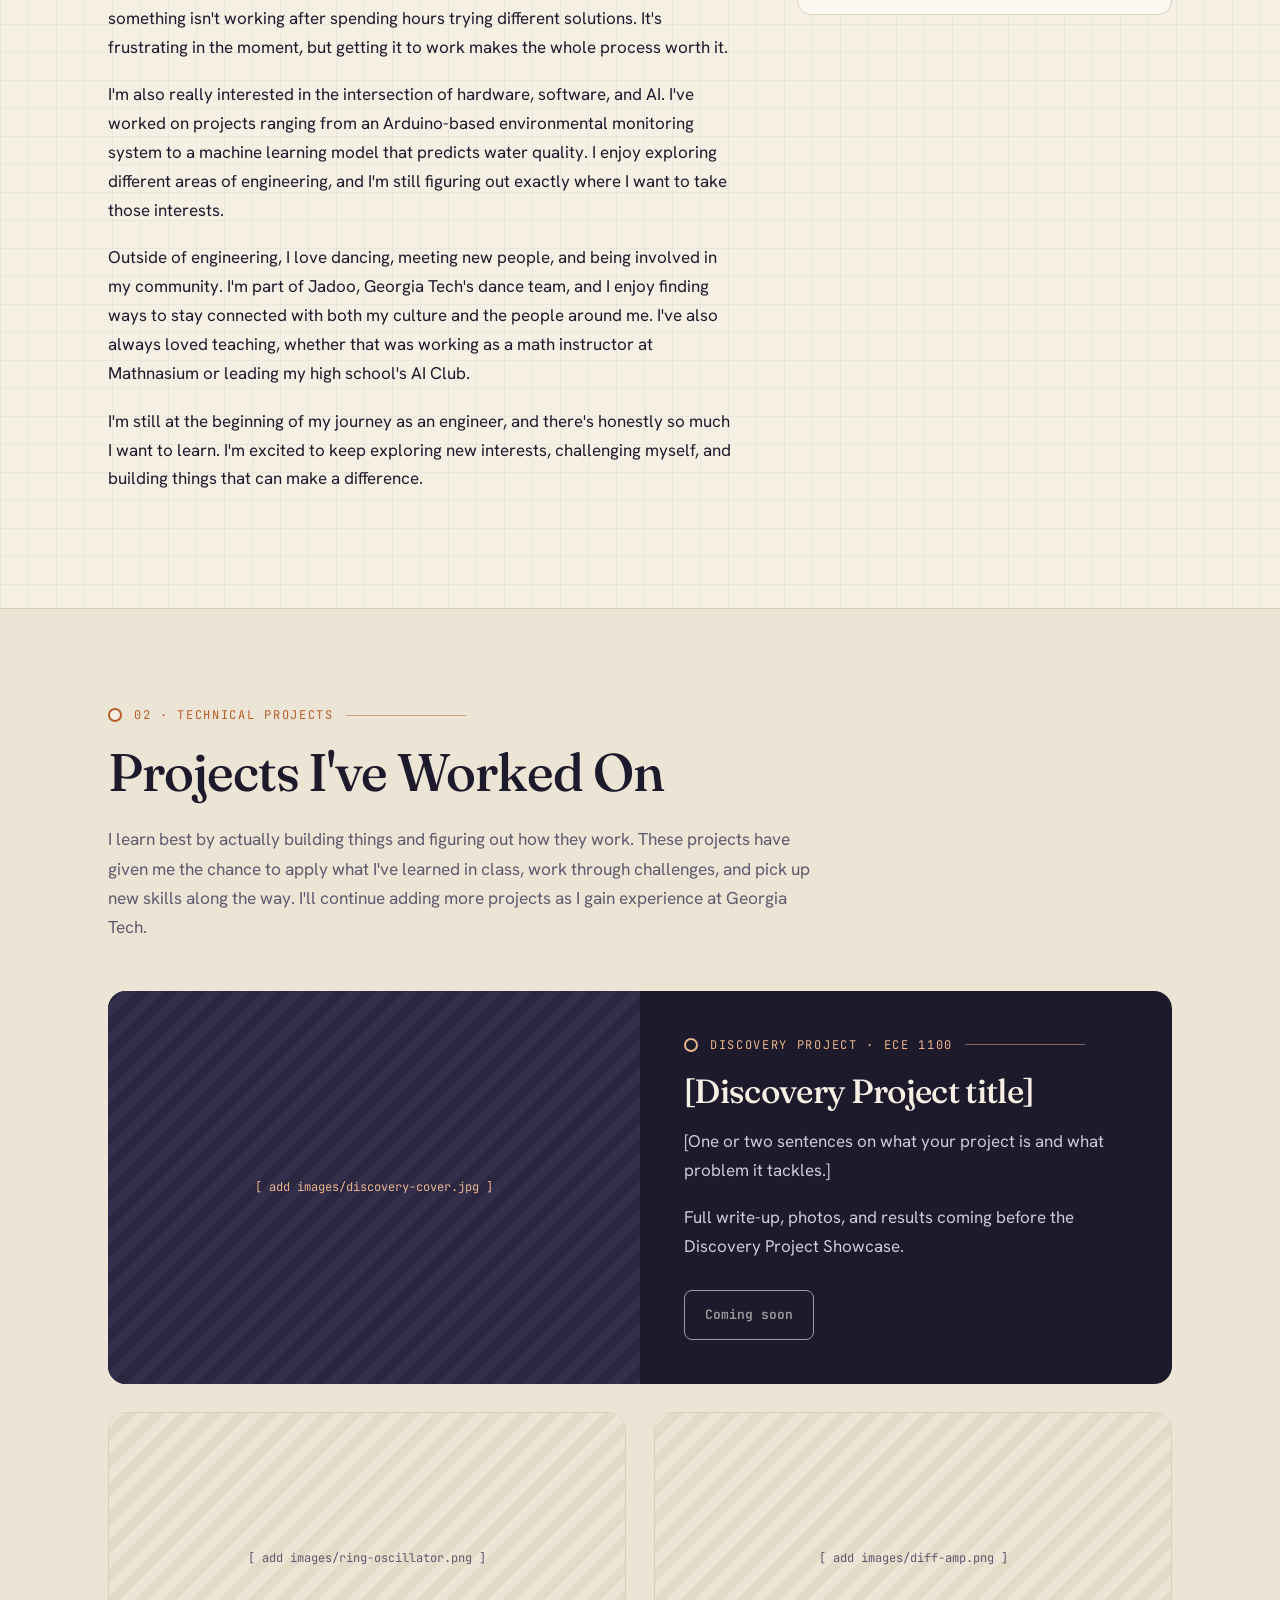
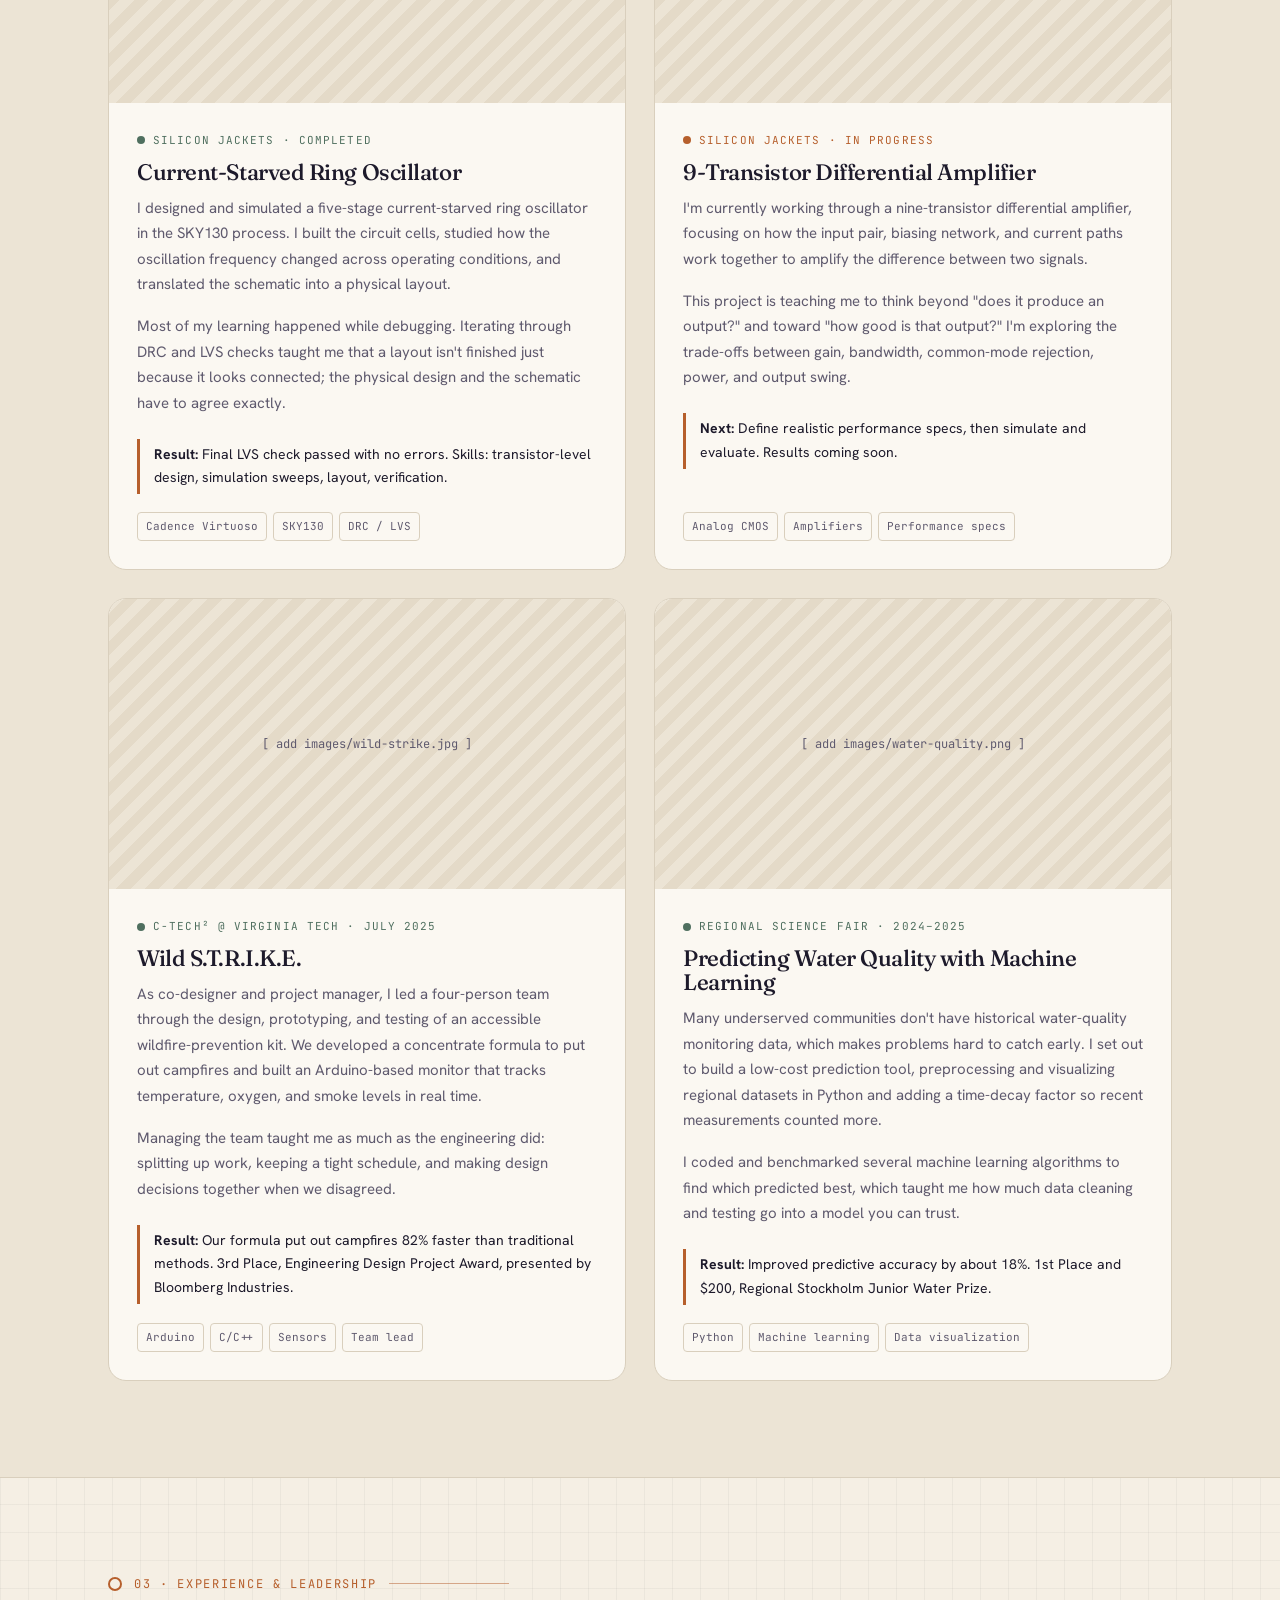
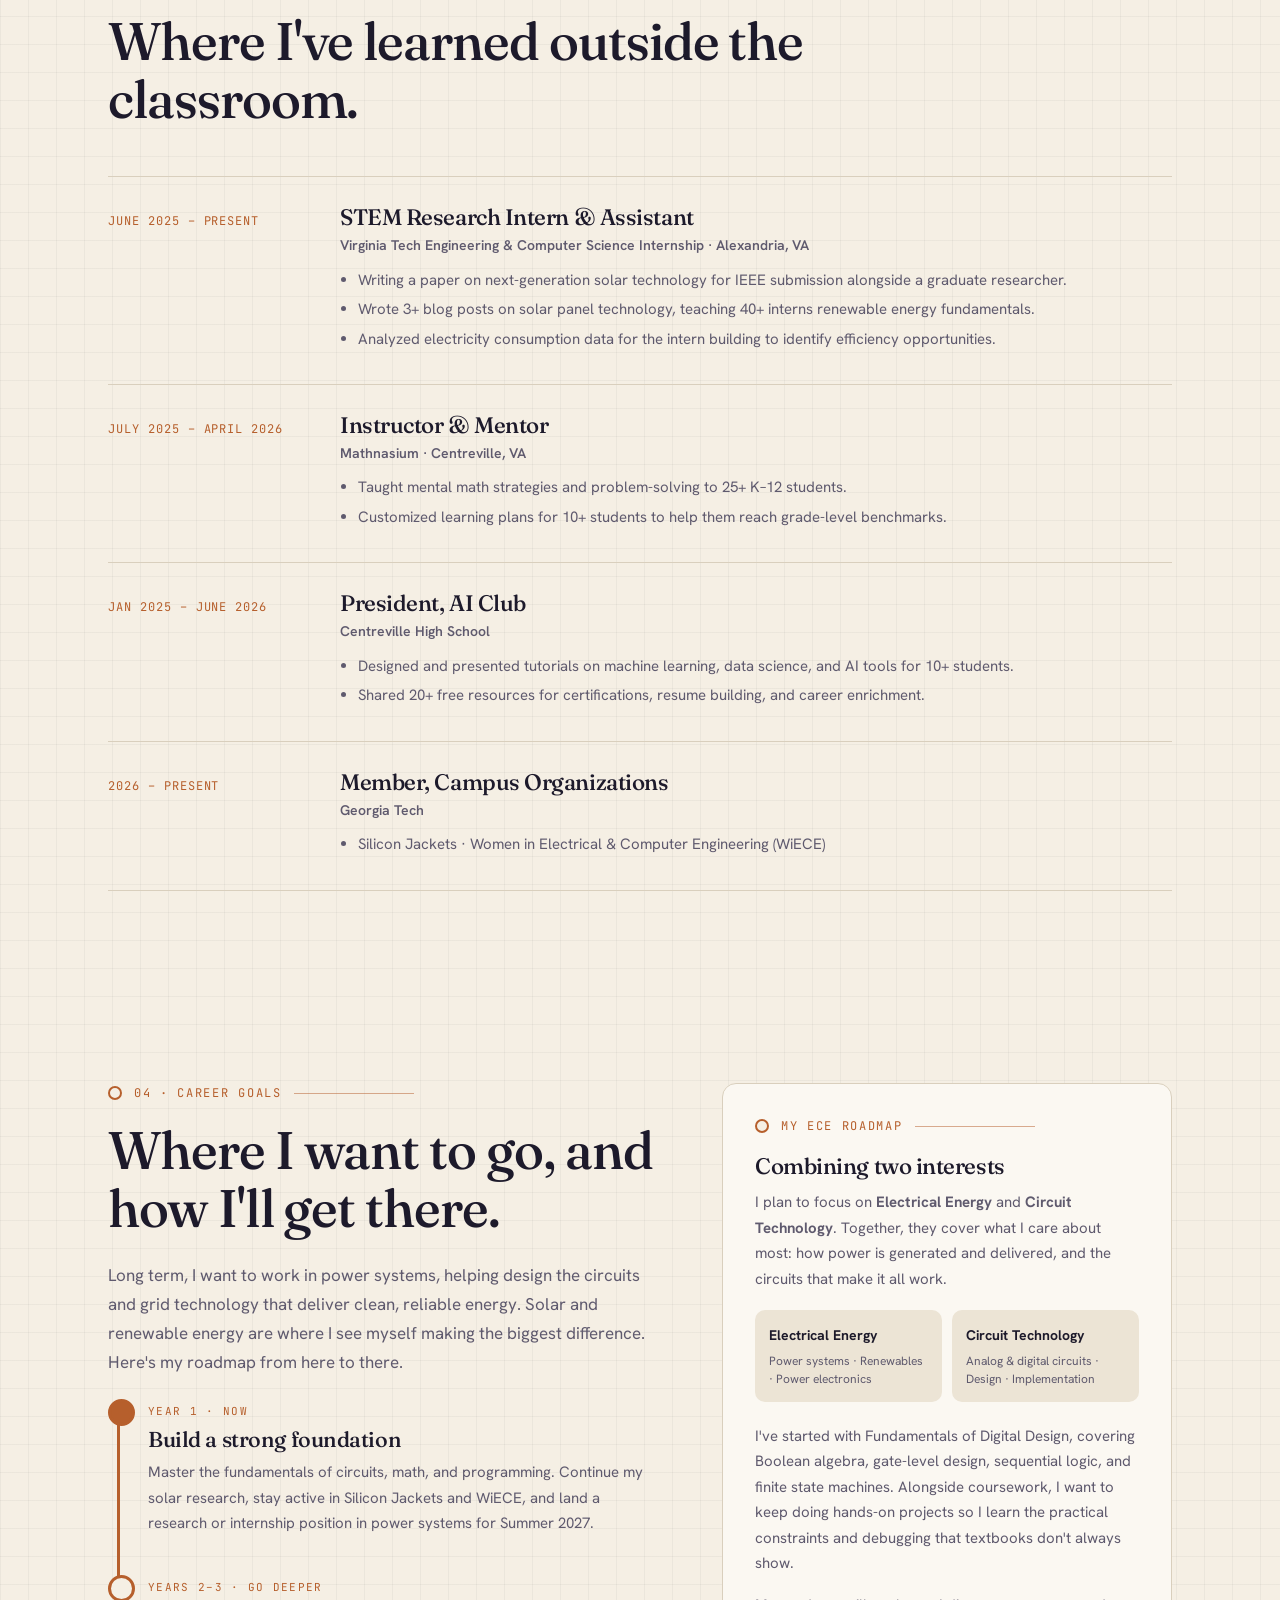
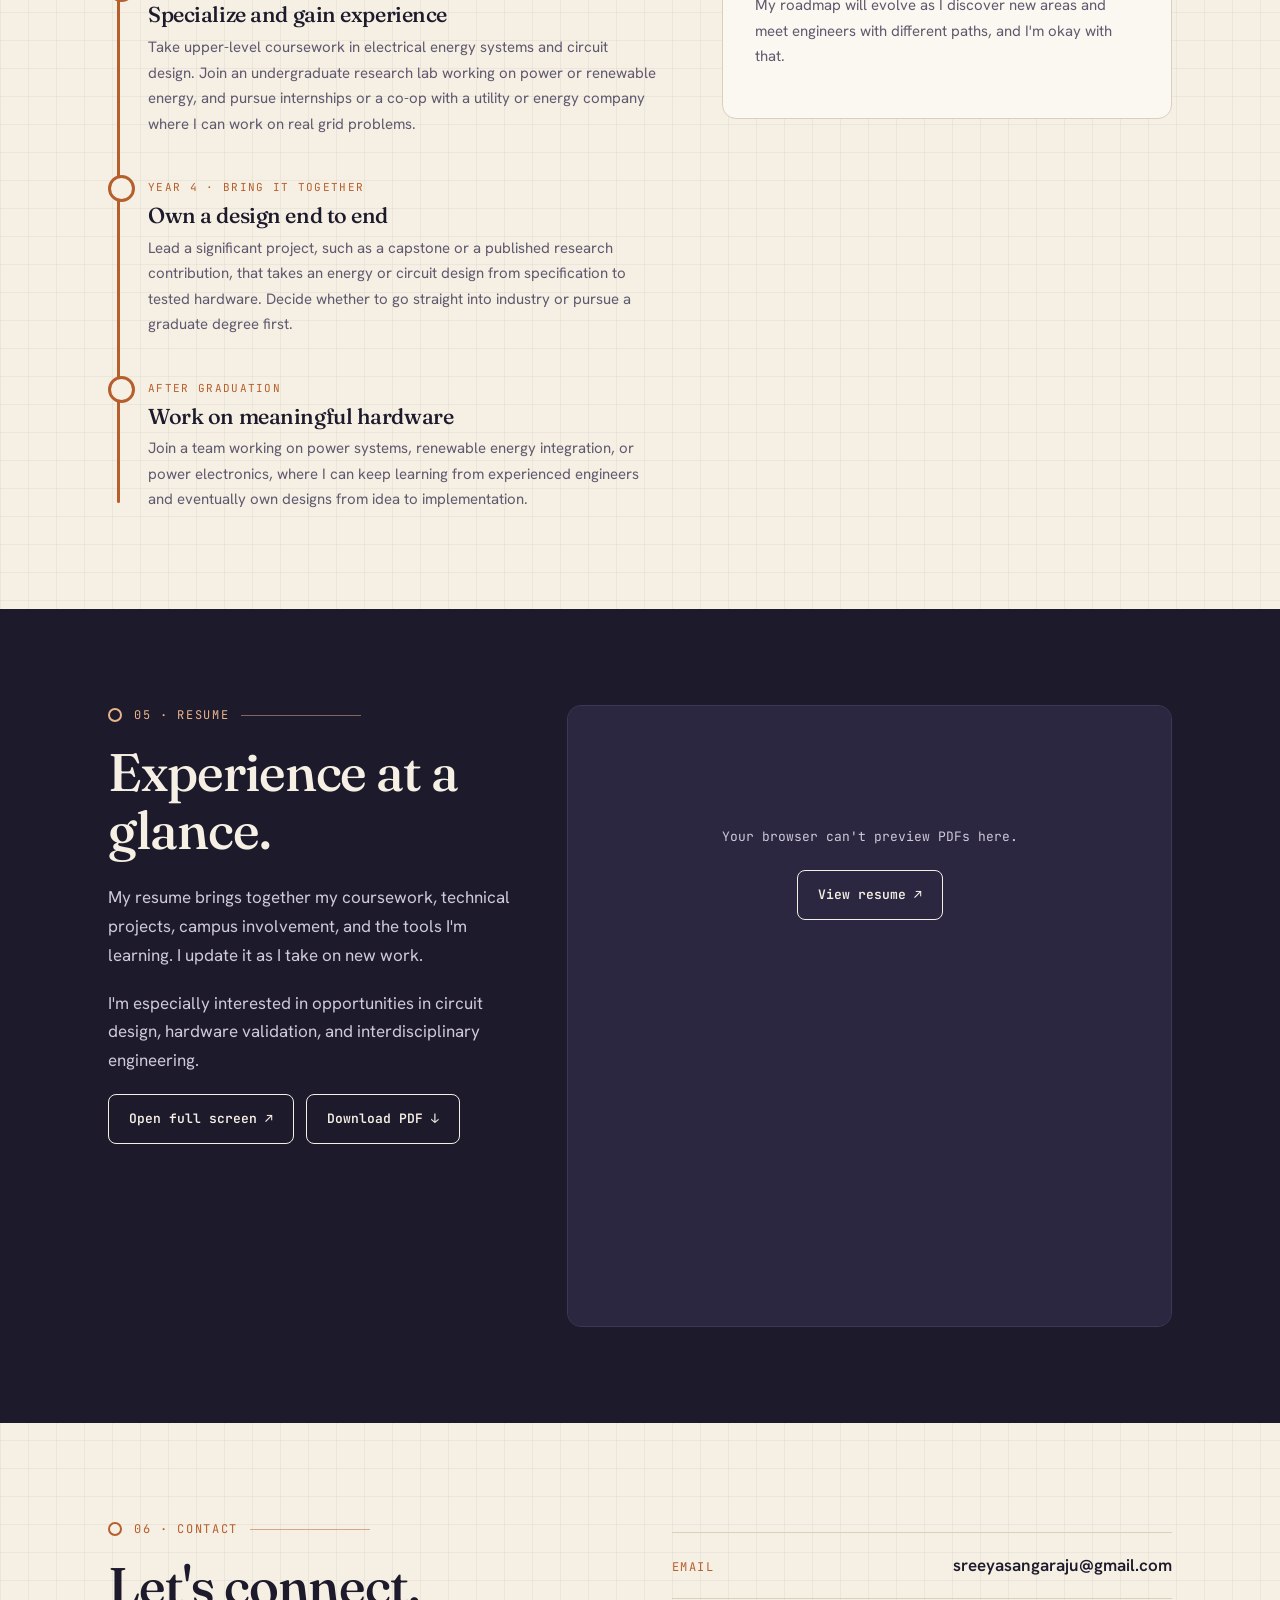
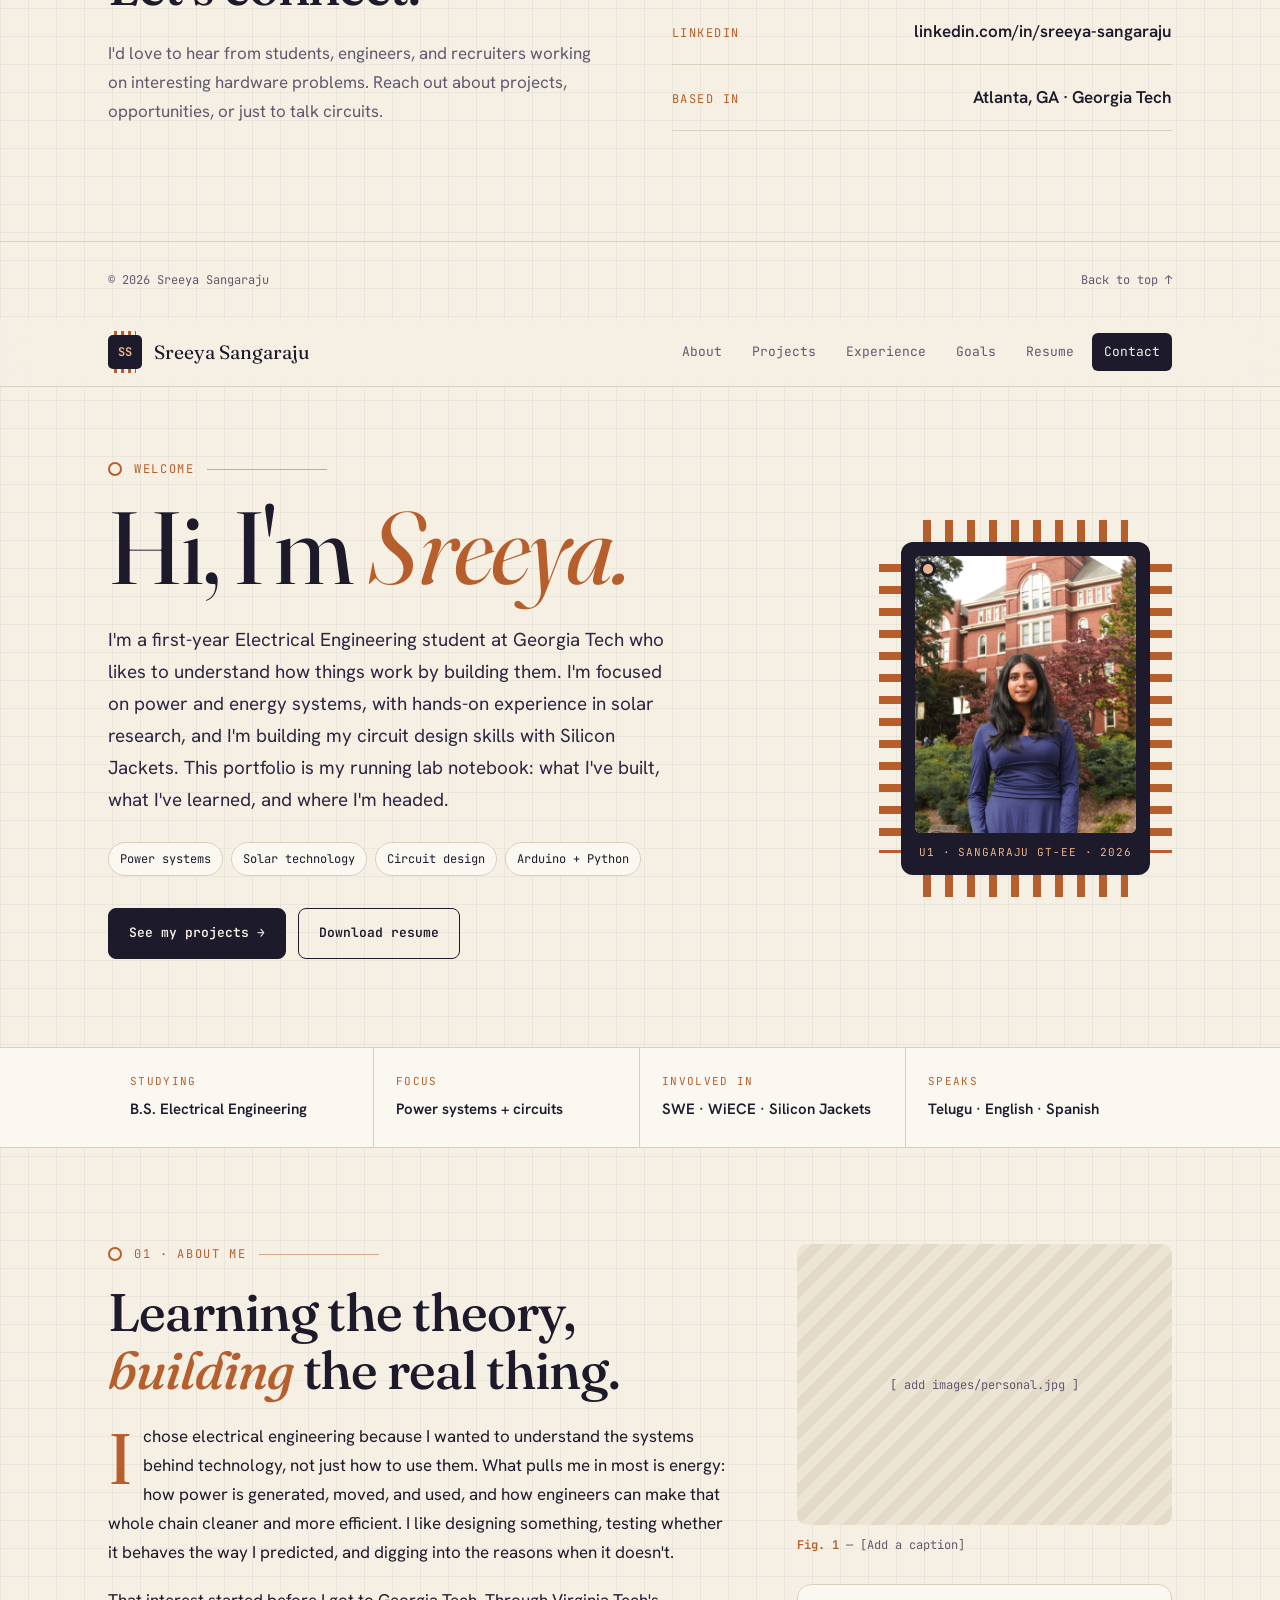
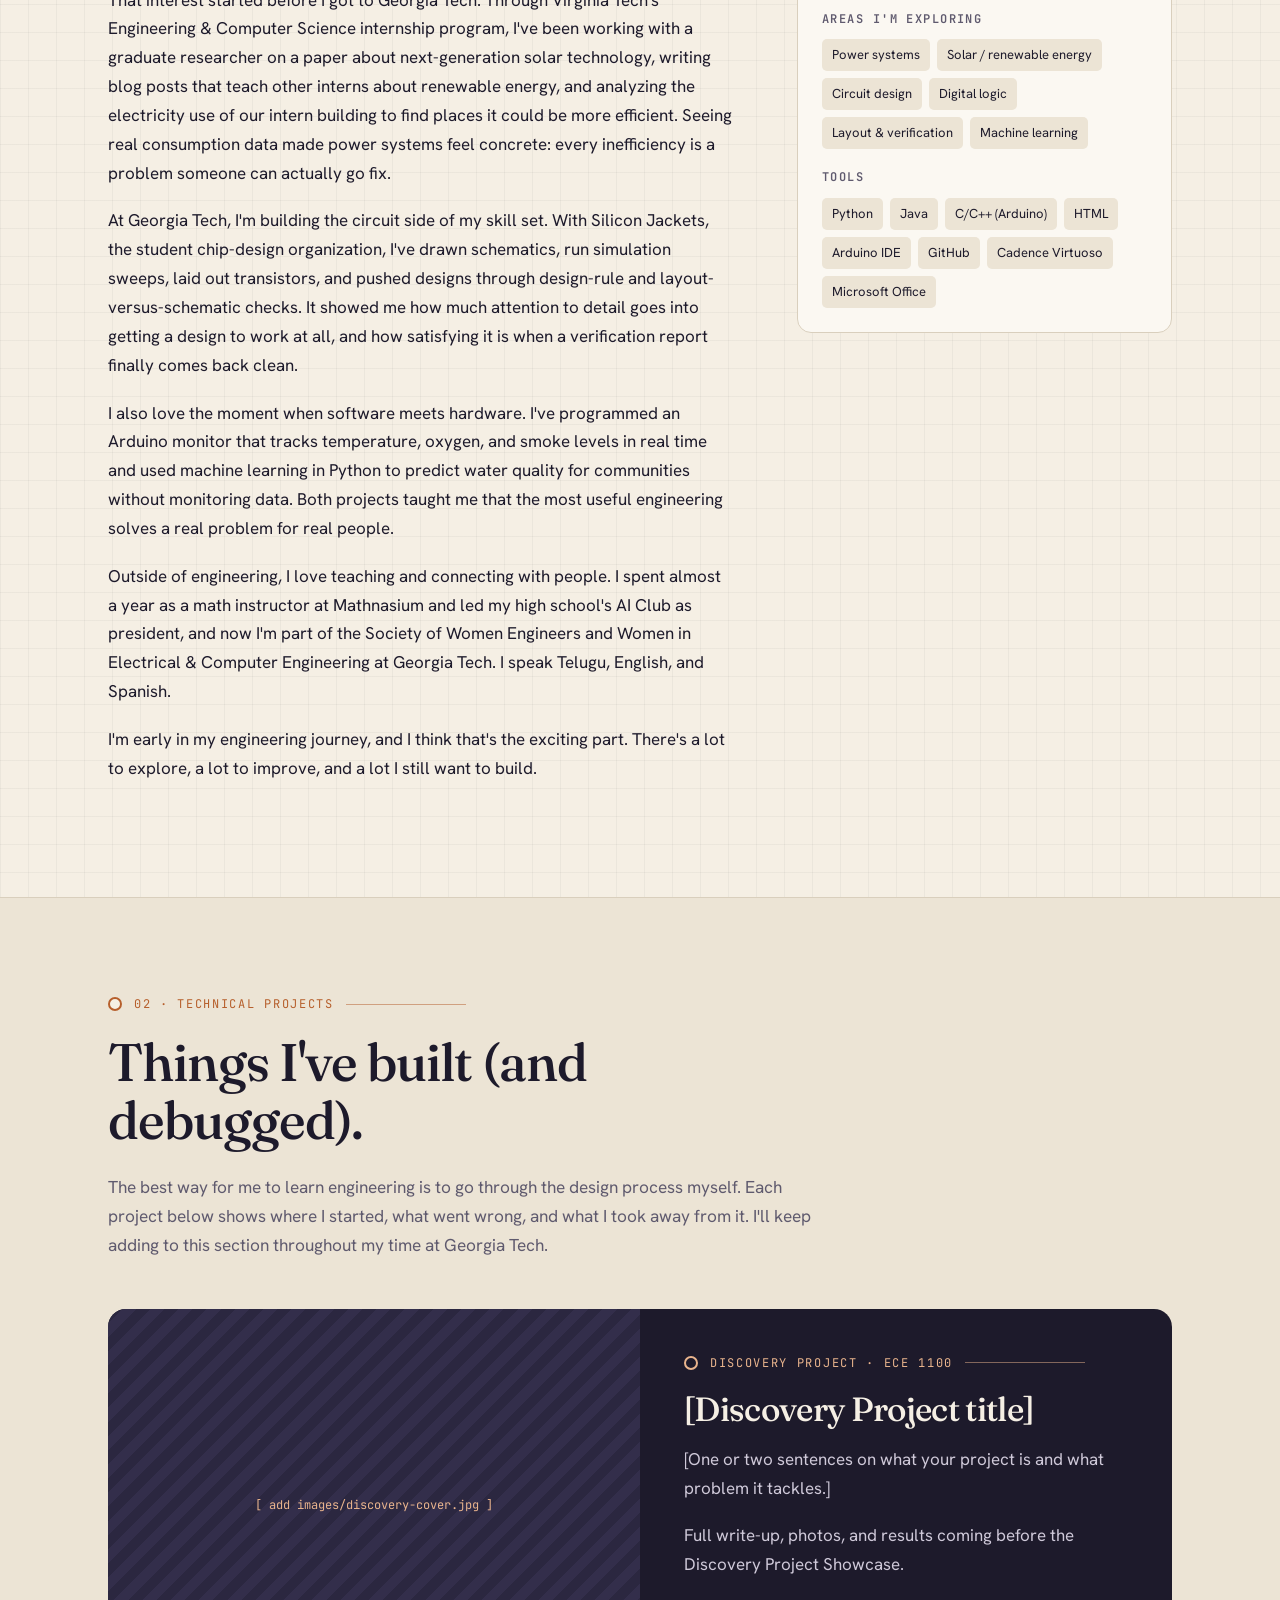
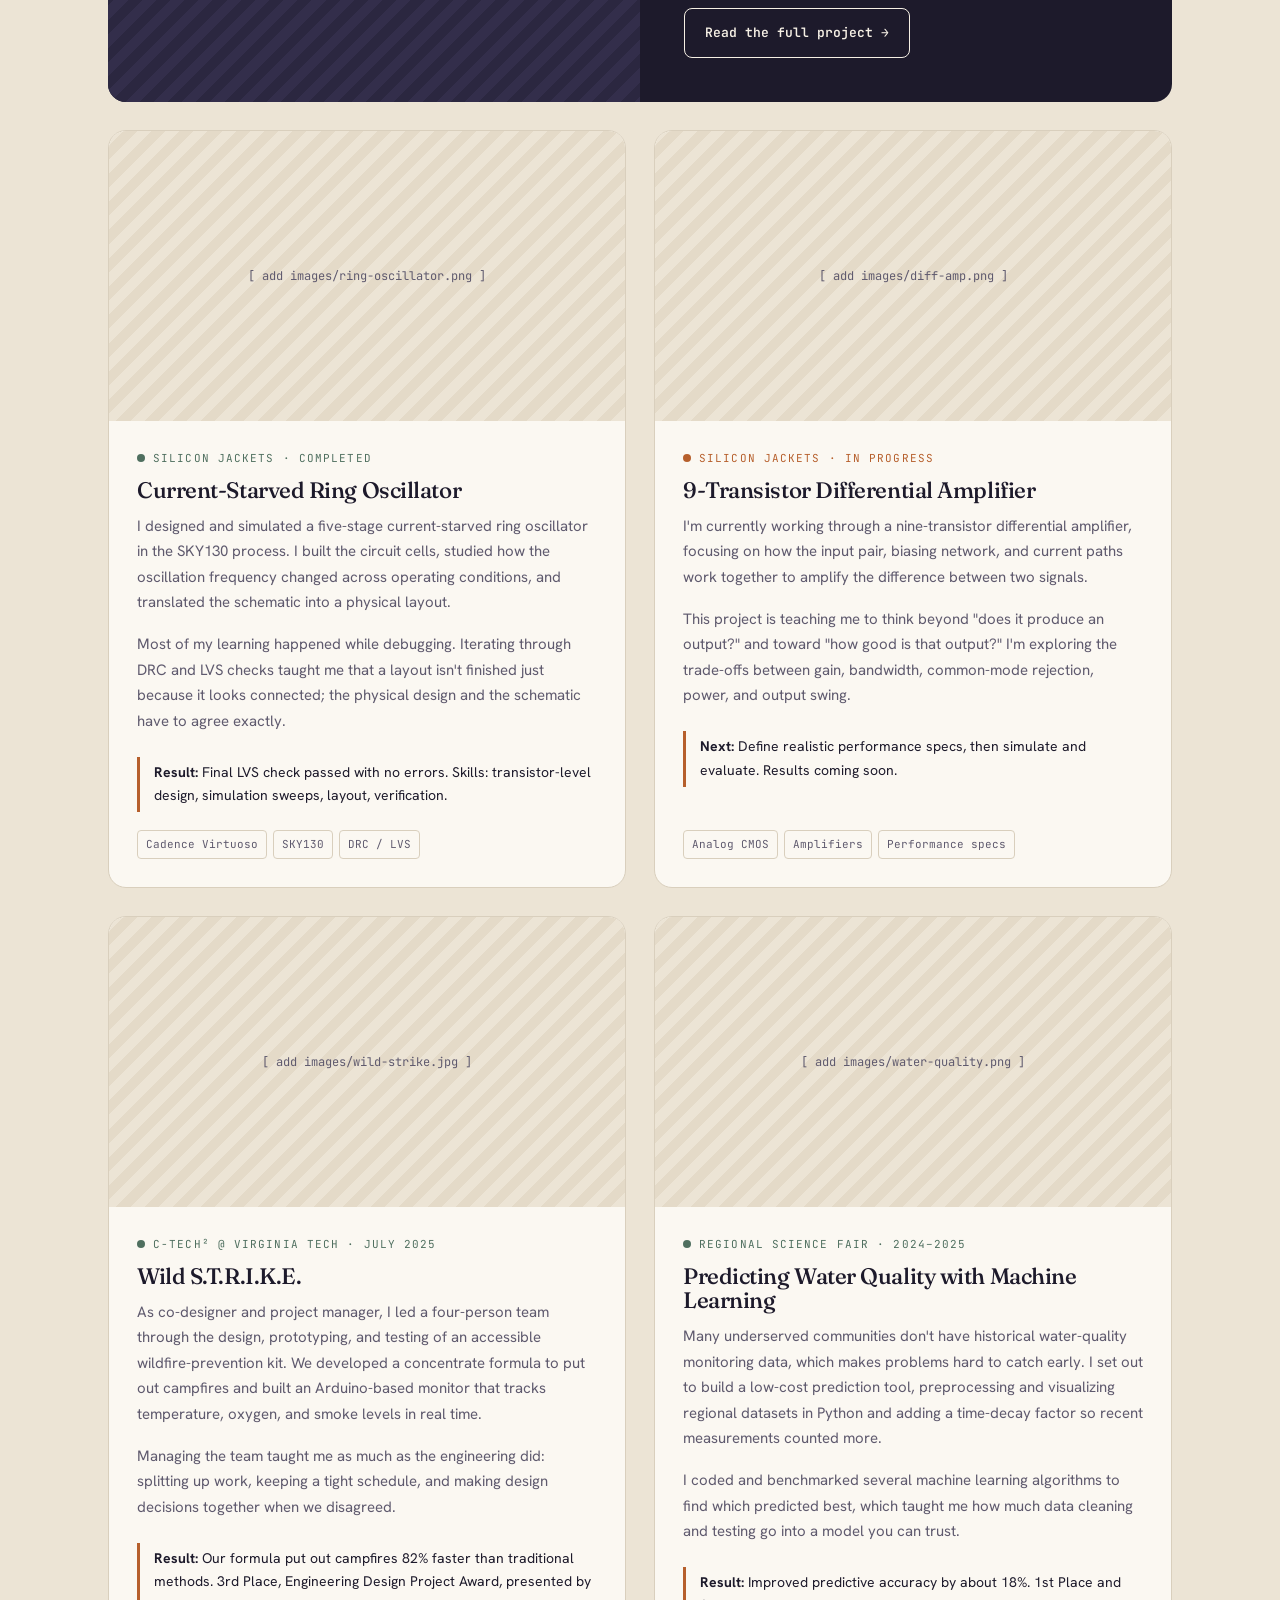
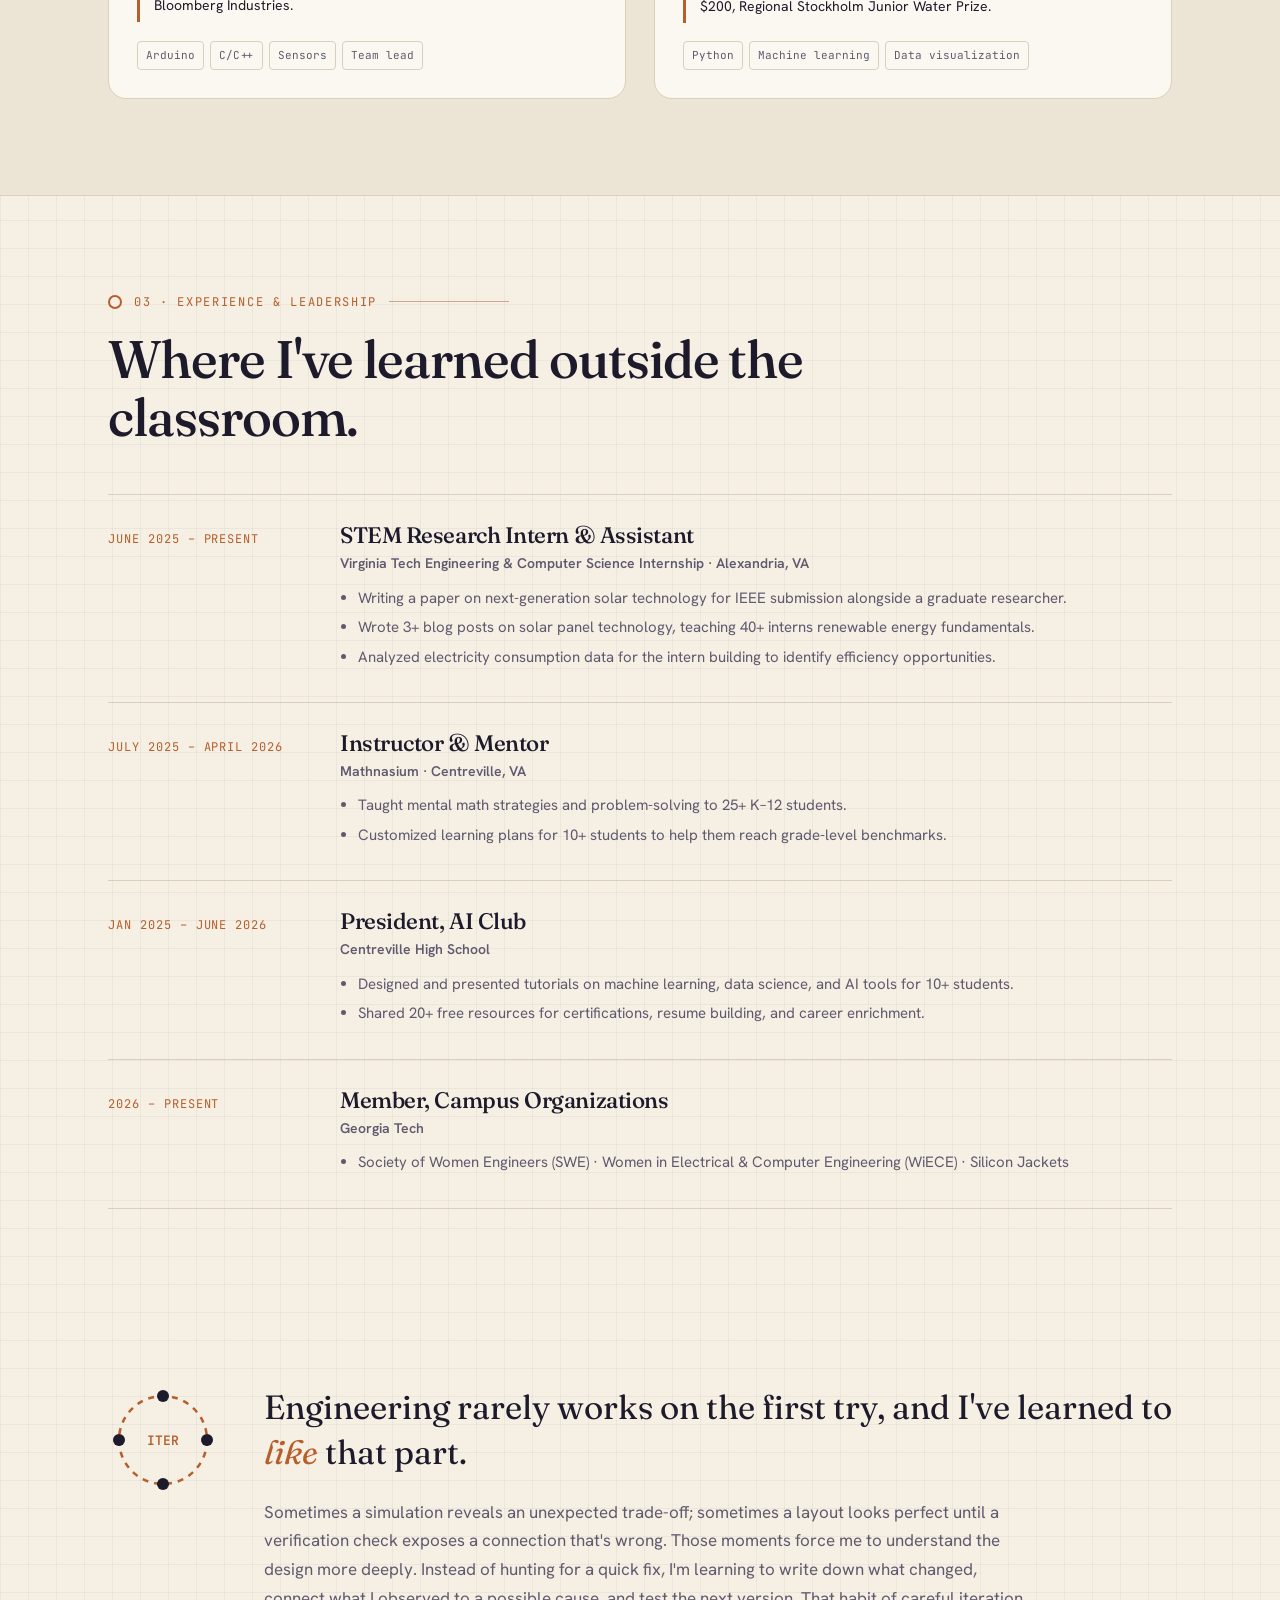
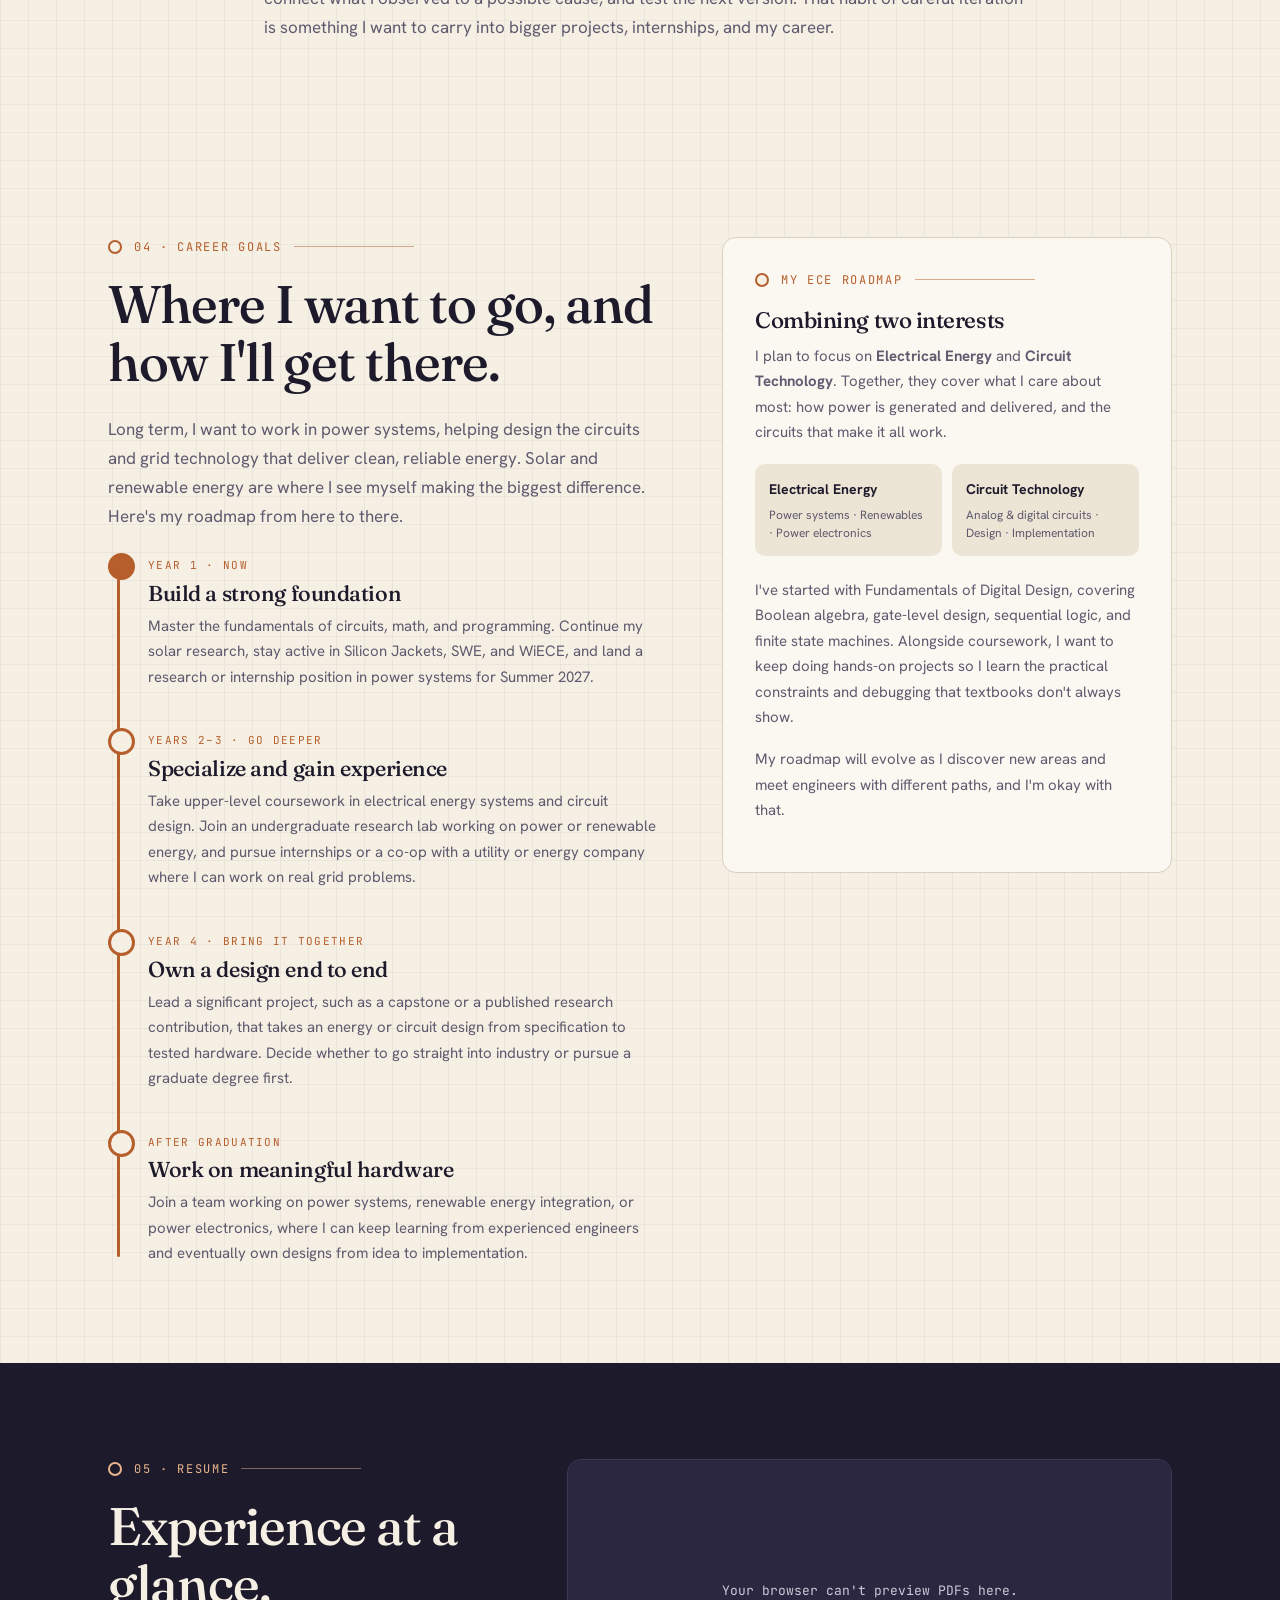
==== commit 02fec590: "Update index.html" ====
--- a/index.html
+++ b/index.html
@@ -76,7 +76,7 @@
     <div class="wrap">
       <div class="fact"><small>Studying</small><b>B.S. Electrical Engineering</b></div>
       <div class="fact"><small>Focus</small><b>Power systems + circuits</b></div>
-      <div class="fact"><small>Involved in</small><b>SWE · WiECE · Silicon Jackets</b></div>
+      <div class="fact"><small>Involved in</small><b>Silicon Jackets · WiECE</b></div>
       <div class="fact"><small>Speaks</small><b>Telugu · English · Spanish</b></div>
     </div>
   </section>
@@ -86,19 +86,19 @@
     <div class="wrap about-grid">
       <div class="about-text">
         <div class="label">01 · About me</div>
-        <h2>Learning the theory, <em class="hand">building</em> the real thing.</h2>
-
-        <p>I chose electrical engineering because I wanted to understand the systems behind technology, not just how to use them. <!-- EDIT: add a sentence here about what first got you into EE --> What pulls me in most is energy: how power is generated, moved, and used, and how engineers can make that whole chain cleaner and more efficient. I like designing something, testing whether it behaves the way I predicted, and digging into the reasons when it doesn't.</p>
-
-        <p>That interest started before I got to Georgia Tech. Through Virginia Tech's Engineering &amp; Computer Science internship program, I've been working with a graduate researcher on a paper about next-generation solar technology, writing blog posts that teach other interns about renewable energy, and analyzing the electricity use of our intern building to find places it could be more efficient. Seeing real consumption data made power systems feel concrete: every inefficiency is a problem someone can actually go fix.</p>
-
-        <p>At Georgia Tech, I'm building the circuit side of my skill set. With Silicon Jackets, the student chip-design organization, I've drawn schematics, run simulation sweeps, laid out transistors, and pushed designs through design-rule and layout-versus-schematic checks. It showed me how much attention to detail goes into getting a design to work at all, and how satisfying it is when a verification report finally comes back clean.</p>
-
-        <p>I also love the moment when software meets hardware. I've programmed an Arduino monitor that tracks temperature, oxygen, and smoke levels in real time and used machine learning in Python to predict water quality for communities without monitoring data. Both projects taught me that the most useful engineering solves a real problem for real people.</p>
-
-        <p>Outside of engineering, I love teaching and connecting with people. I spent almost a year as a math instructor at Mathnasium and led my high school's AI Club as president, and now I'm part of the Society of Women Engineers and Women in Electrical &amp; Computer Engineering at Georgia Tech. I speak Telugu, English, and Spanish. <!-- EDIT (optional): add a sentence about a hobby you enjoy --></p>
-
-        <p>I'm early in my engineering journey, and I think that's the exciting part. There's a lot to explore, a lot to improve, and a lot I still want to build.</p>
+        <h2>A little about me.</h2>
+
+        <p>I chose electrical engineering because of how versatile it is and how many different fields it connects to, from renewable energy and circuit design to AI and emerging technologies. What excites me most is being able to explore these different interests and apply what I learn in class to real-world projects. I especially enjoy the hands-on side of engineering, whether that's designing something from scratch, testing out ideas, or figuring out why something isn't working the way I expected.</p>
+
+        <p>One of my biggest interests is renewable energy and sustainability. Before coming to Georgia Tech, I got involved with Virginia Tech's Engineering &amp; Computer Science internship program, where I've had the opportunity to work with a graduate researcher on solar technology research, write about renewable energy, and analyze electricity consumption in a building to explore ways to improve efficiency. That experience made me realize how much engineering can contribute to solving problems we see every day.</p>
+
+        <p>Since coming to Tech, I've also developed a growing interest in circuit and chip design. Through Silicon Jackets, I've been learning how to design and simulate circuits, work with transistor layouts, and troubleshoot designs when things don't go as planned. One of my favorite parts of engineering is finally figuring out why something isn't working after spending hours trying different solutions. It's frustrating in the moment, but getting it to work makes the whole process worth it.</p>
+
+        <p>I'm also really interested in the intersection of hardware, software, and AI. I've worked on projects ranging from an Arduino-based environmental monitoring system to a machine learning model that predicts water quality. I enjoy exploring different areas of engineering, and I'm still figuring out exactly where I want to take those interests.</p>
+
+        <p>Outside of engineering, I love dancing, meeting new people, and being involved in my community. I'm part of Jadoo, Georgia Tech's dance team, and I enjoy finding ways to stay connected with both my culture and the people around me. I've also always loved teaching, whether that was working as a math instructor at Mathnasium or leading my high school's AI Club.</p>
+
+        <p>I'm still at the beginning of my journey as an engineer, and there's honestly so much I want to learn. I'm excited to keep exploring new interests, challenging myself, and building things that can make a difference.</p>
       </div>
 
       <aside class="about-side">
@@ -131,8 +131,8 @@
     <div class="wrap">
       <div class="intro">
         <div class="label">02 · Technical projects</div>
-        <h2>Things I've built (and debugged).</h2>
-        <p>The best way for me to learn engineering is to go through the design process myself. Each project below shows where I started, what went wrong, and what I took away from it. I'll keep adding to this section throughout my time at Georgia Tech.</p>
+        <h2>Projects I've Worked On</h2>
+        <p>I learn best by actually building things and figuring out how they work. These projects have given me the chance to apply what I've learned in class, work through challenges, and pick up new skills along the way. I'll continue adding more projects as I gain experience at Georgia Tech.</p>
       </div>
 
       <!-- Featured: Discovery Project (REQUIRED by the Discovery Project Showcase).
@@ -146,7 +146,9 @@
           <h3>[Discovery Project title]</h3>
           <p>[One or two sentences on what your project is and what problem it tackles.]</p>
           <p>Full write-up, photos, and results coming before the Discovery Project Showcase.</p>
-          <div class="actions"><a class="btn light" href="discovery-project.html">Read the full project →</a></div>
+          <!-- EDIT: when your write-up is ready, replace the span below with:
+               <a class="btn light" href="discovery-project.html">Read the full project →</a> -->
+          <div class="actions"><span class="btn light" style="opacity:.6;cursor:default" aria-disabled="true">Coming soon</span></div>
         </div>
       </article>
 
@@ -265,25 +267,10 @@
             <h3>Member, Campus Organizations</h3>
             <div class="xp-org">Georgia Tech</div>
             <ul>
-              <li>Society of Women Engineers (SWE) · Women in Electrical &amp; Computer Engineering (WiECE) · Silicon Jackets</li>
+              <li>Silicon Jackets · Women in Electrical &amp; Computer Engineering (WiECE)</li>
             </ul>
           </div>
         </article>
-      </div>
-    </div>
-  </section>
-
-  <!-- ============ PULL QUOTE ============ -->
-  <section class="quote" aria-label="My engineering approach">
-    <div class="wrap">
-      <svg width="110" height="110" viewBox="0 0 110 110" role="img" aria-label="Design, simulate, test, improve cycle">
-        <circle cx="55" cy="55" r="44" fill="none" stroke="#b65f2c" stroke-width="2.5" stroke-dasharray="6 6"/>
-        <g fill="#1d1a2b"><circle cx="55" cy="11" r="6"/><circle cx="99" cy="55" r="6"/><circle cx="55" cy="99" r="6"/><circle cx="11" cy="55" r="6"/></g>
-        <text x="55" y="60" text-anchor="middle" font-family="JetBrains Mono, monospace" font-size="13" font-weight="600" fill="#b65f2c">ITER</text>
-      </svg>
-      <div>
-        <blockquote>Engineering rarely works on the first try, and I've learned to <em>like</em> that part.</blockquote>
-        <p>Sometimes a simulation reveals an unexpected trade-off; sometimes a layout looks perfect until a verification check exposes a connection that's wrong. Those moments force me to understand the design more deeply. Instead of hunting for a quick fix, I'm learning to write down what changed, connect what I observed to a possible cause, and test the next version. That habit of careful iteration is something I want to carry into bigger projects, internships, and my career.</p>
       </div>
     </div>
   </section>
@@ -300,7 +287,7 @@
           <div class="step now">
             <small>Year 1 · Now</small>
             <h3>Build a strong foundation</h3>
-            <p>Master the fundamentals of circuits, math, and programming. Continue my solar research, stay active in Silicon Jackets, SWE, and WiECE, and land a research or internship position in power systems for Summer 2027.</p>
+            <p>Master the fundamentals of circuits, math, and programming. Continue my solar research, stay active in Silicon Jackets and WiECE, and land a research or internship position in power systems for Summer 2027.</p>
           </div>
           <div class="step">
             <small>Years 2–3 · Go deeper</small>
@@ -384,3 +371,386 @@
 <script src="site.js"></script>
 </body>
 </html>
+
+  <meta name="viewport" content="width=device-width, initial-scale=1">
+  <title>Sreeya Sangaraju | Electrical Engineering ePortfolio</title>
+  <meta name="description" content="Sreeya Sangaraju, Electrical Engineering student at Georgia Tech. Circuit design, hardware, and signal processing.">
+  <link rel="preconnect" href="https://fonts.googleapis.com">
+  <link rel="preconnect" href="https://fonts.gstatic.com" crossorigin>
+  <link href="https://fonts.googleapis.com/css2?family=Fraunces:ital,opsz,wght@0,9..144,300..600;1,9..144,300..600&family=Hanken+Grotesk:wght@400;500;600;700&family=JetBrains+Mono:wght@400;600&display=swap" rel="stylesheet">
+  <link rel="stylesheet" href="style.css">
+</head>
+<body>
+
+<!-- =====================================================================
+     HOW TO EDIT
+     - Text: just change the words between the tags.
+     - Photos: put your image in the /images folder using the filename
+       shown in each data-ph="..." (e.g. images/headshot.jpg).
+       The striped placeholder disappears automatically once the file exists.
+     - Resume: save your PDF as resume.pdf next to this file.
+     - Search for "EDIT" to find every spot that needs your info.
+     ===================================================================== -->
+
+<header class="nav">
+  <div class="wrap">
+    <a class="brand" href="#top"><span class="chip-mark">SS</span> Sreeya Sangaraju</a>
+    <button class="menu-btn" aria-expanded="false" aria-controls="links">Menu</button>
+    <nav class="nav-links" id="links" aria-label="Main">
+      <a href="#about">About</a>
+      <a href="#projects">Projects</a>
+      <a href="#experience">Experience</a>
+      <a href="#goals">Goals</a>
+      <a href="#resume">Resume</a>
+      <a class="cta" href="#contact">Contact</a>
+    </nav>
+  </div>
+</header>
+
+<main id="top">
+
+  <!-- ============ WELCOME ============ -->
+  <section class="hero">
+    <div class="wrap">
+      <div>
+        <div class="label">Welcome</div>
+        <h1>Hi, I'm <em>Sreeya.</em></h1>
+        <p class="welcome">I'm a first-year Electrical Engineering student at Georgia Tech who likes to understand how things work by building them. I'm focused on power and energy systems, with hands-on experience in solar research, and I'm building my circuit design skills with Silicon Jackets. This portfolio is my running lab notebook: what I've built, what I've learned, and where I'm headed.</p>
+        <div class="tags">
+          <span class="tag">Power systems</span>
+          <span class="tag">Solar technology</span>
+          <span class="tag">Circuit design</span>
+          <span class="tag">Arduino + Python</span>
+        </div>
+        <div class="actions">
+          <a class="btn solid" href="#projects">See my projects →</a>
+          <a class="btn ghost" href="resume.pdf" target="_blank" rel="noopener">Download resume</a>
+        </div>
+      </div>
+
+      <!-- Headshot, framed like an IC package. EDIT: add images/headshot.jpg -->
+      <div class="package" aria-label="Photo of Sreeya">
+        <span class="pins t"></span><span class="pins b"></span><span class="pins l"></span><span class="pins r"></span>
+        <div class="body">
+          <div class="photo" data-ph="images/headshot.jpg">
+            <img src="images/headshot.jpg" alt="Portrait of Sreeya Sangaraju" onerror="this.remove()">
+          </div>
+          <div class="marking"><span>U1 · SANGARAJU</span><span>GT-EE · 2026</span></div>
+        </div>
+      </div>
+    </div>
+  </section>
+
+  <!-- Quick facts. EDIT any of these. -->
+  <section class="facts" aria-label="Quick facts">
+    <div class="wrap">
+      <div class="fact"><small>Studying</small><b>B.S. Electrical Engineering</b></div>
+      <div class="fact"><small>Focus</small><b>Power systems + circuits</b></div>
+      <div class="fact"><small>Involved in</small><b>SWE · WiECE · Silicon Jackets</b></div>
+      <div class="fact"><small>Speaks</small><b>Telugu · English · Spanish</b></div>
+    </div>
+  </section>
+
+  <!-- ============ ABOUT ME ============ -->
+  <section id="about">
+    <div class="wrap about-grid">
+      <div class="about-text">
+        <div class="label">01 · About me</div>
+        <h2>Learning the theory, <em class="hand">building</em> the real thing.</h2>
+
+        <p>I chose electrical engineering because I wanted to understand the systems behind technology, not just how to use them. <!-- EDIT: add a sentence here about what first got you into EE --> What pulls me in most is energy: how power is generated, moved, and used, and how engineers can make that whole chain cleaner and more efficient. I like designing something, testing whether it behaves the way I predicted, and digging into the reasons when it doesn't.</p>
+
+        <p>That interest started before I got to Georgia Tech. Through Virginia Tech's Engineering &amp; Computer Science internship program, I've been working with a graduate researcher on a paper about next-generation solar technology, writing blog posts that teach other interns about renewable energy, and analyzing the electricity use of our intern building to find places it could be more efficient. Seeing real consumption data made power systems feel concrete: every inefficiency is a problem someone can actually go fix.</p>
+
+        <p>At Georgia Tech, I'm building the circuit side of my skill set. With Silicon Jackets, the student chip-design organization, I've drawn schematics, run simulation sweeps, laid out transistors, and pushed designs through design-rule and layout-versus-schematic checks. It showed me how much attention to detail goes into getting a design to work at all, and how satisfying it is when a verification report finally comes back clean.</p>
+
+        <p>I also love the moment when software meets hardware. I've programmed an Arduino monitor that tracks temperature, oxygen, and smoke levels in real time and used machine learning in Python to predict water quality for communities without monitoring data. Both projects taught me that the most useful engineering solves a real problem for real people.</p>
+
+        <p>Outside of engineering, I love teaching and connecting with people. I spent almost a year as a math instructor at Mathnasium and led my high school's AI Club as president, and now I'm part of the Society of Women Engineers and Women in Electrical &amp; Computer Engineering at Georgia Tech. I speak Telugu, English, and Spanish. <!-- EDIT (optional): add a sentence about a hobby you enjoy --></p>
+
+        <p>I'm early in my engineering journey, and I think that's the exciting part. There's a lot to explore, a lot to improve, and a lot I still want to build.</p>
+      </div>
+
+      <aside class="about-side">
+        <!-- EDIT: add images/personal.jpg (a photo of you at an event, in lab, or doing something you enjoy) and update the caption -->
+        <figure>
+          <div class="photo" data-ph="images/personal.jpg">
+            <img src="images/personal.jpg" alt="Sreeya Sangaraju" onerror="this.remove()">
+          </div>
+          <figcaption><b>Fig. 1</b> — [Add a caption]</figcaption>
+        </figure>
+
+        <div class="toolbox">
+          <h4>Areas I'm exploring</h4>
+          <div class="chips">
+            <span>Power systems</span><span>Solar / renewable energy</span><span>Circuit design</span>
+            <span>Digital logic</span><span>Layout &amp; verification</span><span>Machine learning</span>
+          </div>
+          <h4>Tools</h4>
+          <div class="chips">
+            <span>Python</span><span>Java</span><span>C/C++ (Arduino)</span><span>HTML</span>
+            <span>Arduino IDE</span><span>GitHub</span><span>Cadence Virtuoso</span><span>Microsoft Office</span>
+          </div>
+        </div>
+      </aside>
+    </div>
+  </section>
+
+  <!-- ============ PROJECTS ============ -->
+  <section id="projects" class="projects">
+    <div class="wrap">
+      <div class="intro">
+        <div class="label">02 · Technical projects</div>
+        <h2>Things I've built (and debugged).</h2>
+        <p>The best way for me to learn engineering is to go through the design process myself. Each project below shows where I started, what went wrong, and what I took away from it. I'll keep adding to this section throughout my time at Georgia Tech.</p>
+      </div>
+
+      <!-- Featured: Discovery Project (REQUIRED by the Discovery Project Showcase).
+           EDIT: replace the title and the two sentences with your project. -->
+      <article class="feature">
+        <div class="photo" data-ph="images/discovery-cover.jpg">
+          <img src="images/discovery-cover.jpg" alt="My ECE 1100 Discovery Project" onerror="this.remove()">
+        </div>
+        <div class="feature-body">
+          <div class="label">Discovery Project · ECE 1100</div>
+          <h3>[Discovery Project title]</h3>
+          <p>[One or two sentences on what your project is and what problem it tackles.]</p>
+          <p>Full write-up, photos, and results coming before the Discovery Project Showcase.</p>
+          <div class="actions"><a class="btn light" href="discovery-project.html">Read the full project →</a></div>
+        </div>
+      </article>
+
+      <div class="project-grid">
+        <article class="project">
+          <!-- EDIT: add a screenshot of your layout as images/ring-oscillator.png -->
+          <div class="photo" data-ph="images/ring-oscillator.png">
+            <img src="images/ring-oscillator.png" alt="Layout of a five-stage current-starved ring oscillator in Cadence Virtuoso" onerror="this.remove()">
+          </div>
+          <div class="project-body">
+            <div class="status">Silicon Jackets · Completed</div>
+            <h3>Current-Starved Ring Oscillator</h3>
+            <p>I designed and simulated a five-stage current-starved ring oscillator in the SKY130 process. I built the circuit cells, studied how the oscillation frequency changed across operating conditions, and translated the schematic into a physical layout.</p>
+            <p>Most of my learning happened while debugging. Iterating through DRC and LVS checks taught me that a layout isn't finished just because it looks connected; the physical design and the schematic have to agree exactly.</p>
+            <div class="takeaway"><b>Result:</b> Final LVS check passed with no errors. Skills: transistor-level design, simulation sweeps, layout, verification.</div>
+            <div class="stack"><span>Cadence Virtuoso</span><span>SKY130</span><span>DRC / LVS</span></div>
+          </div>
+        </article>
+
+        <article class="project">
+          <!-- EDIT: add your schematic screenshot as images/diff-amp.png -->
+          <div class="photo" data-ph="images/diff-amp.png">
+            <img src="images/diff-amp.png" alt="Schematic of a nine-transistor differential amplifier" onerror="this.remove()">
+          </div>
+          <div class="project-body">
+            <div class="status wip">Silicon Jackets · In progress</div>
+            <h3>9-Transistor Differential Amplifier</h3>
+            <p>I'm currently working through a nine-transistor differential amplifier, focusing on how the input pair, biasing network, and current paths work together to amplify the difference between two signals.</p>
+            <p>This project is teaching me to think beyond "does it produce an output?" and toward "how good is that output?" I'm exploring the trade-offs between gain, bandwidth, common-mode rejection, power, and output swing.</p>
+            <div class="takeaway"><b>Next:</b> Define realistic performance specs, then simulate and evaluate. Results coming soon.</div>
+            <div class="stack"><span>Analog CMOS</span><span>Amplifiers</span><span>Performance specs</span></div>
+          </div>
+        </article>
+
+        <article class="project">
+          <!-- EDIT: add a photo of your kit or prototype as images/wild-strike.jpg -->
+          <div class="photo" data-ph="images/wild-strike.jpg">
+            <img src="images/wild-strike.jpg" alt="Wild S.T.R.I.K.E. wildfire-prevention kit prototype" onerror="this.remove()">
+          </div>
+          <div class="project-body">
+            <div class="status">C-Tech² @ Virginia Tech · July 2025</div>
+            <h3>Wild S.T.R.I.K.E.</h3>
+            <p>As co-designer and project manager, I led a four-person team through the design, prototyping, and testing of an accessible wildfire-prevention kit. We developed a concentrate formula to put out campfires and built an Arduino-based monitor that tracks temperature, oxygen, and smoke levels in real time.</p>
+            <p>Managing the team taught me as much as the engineering did: splitting up work, keeping a tight schedule, and making design decisions together when we disagreed.</p>
+            <div class="takeaway"><b>Result:</b> Our formula put out campfires 82% faster than traditional methods. 3rd Place, Engineering Design Project Award, presented by Bloomberg Industries.</div>
+            <div class="stack"><span>Arduino</span><span>C/C++</span><span>Sensors</span><span>Team lead</span></div>
+          </div>
+        </article>
+
+        <article class="project">
+          <!-- EDIT: add a chart or screenshot from your model as images/water-quality.png -->
+          <div class="photo" data-ph="images/water-quality.png">
+            <img src="images/water-quality.png" alt="Water quality prediction results chart" onerror="this.remove()">
+          </div>
+          <div class="project-body">
+            <div class="status">Regional Science Fair · 2024–2025</div>
+            <h3>Predicting Water Quality with Machine Learning</h3>
+            <p>Many underserved communities don't have historical water-quality monitoring data, which makes problems hard to catch early. I set out to build a low-cost prediction tool, preprocessing and visualizing regional datasets in Python and adding a time-decay factor so recent measurements counted more.</p>
+            <p>I coded and benchmarked several machine learning algorithms to find which predicted best, which taught me how much data cleaning and testing go into a model you can trust.</p>
+            <div class="takeaway"><b>Result:</b> Improved predictive accuracy by about 18%. 1st Place and $200, Regional Stockholm Junior Water Prize.</div>
+            <div class="stack"><span>Python</span><span>Machine learning</span><span>Data visualization</span></div>
+          </div>
+        </article>
+
+        <!-- TO ADD A NEW PROJECT: copy one <article class="project"> ... </article> block above,
+             paste it here, and change the image, text, and tags. -->
+      </div>
+    </div>
+  </section>
+
+  <!-- ============ EXPERIENCE & LEADERSHIP ============ -->
+  <section id="experience">
+    <div class="wrap">
+      <div class="intro">
+        <div class="label">03 · Experience &amp; leadership</div>
+        <h2>Where I've learned outside the classroom.</h2>
+      </div>
+      <div class="xp-list">
+        <article class="xp">
+          <div class="xp-when">June 2025 – Present</div>
+          <div>
+            <h3>STEM Research Intern &amp; Assistant</h3>
+            <div class="xp-org">Virginia Tech Engineering &amp; Computer Science Internship · Alexandria, VA</div>
+            <ul>
+              <li>Writing a paper on next-generation solar technology for IEEE submission alongside a graduate researcher.</li>
+              <li>Wrote 3+ blog posts on solar panel technology, teaching 40+ interns renewable energy fundamentals.</li>
+              <li>Analyzed electricity consumption data for the intern building to identify efficiency opportunities.</li>
+            </ul>
+          </div>
+        </article>
+        <article class="xp">
+          <div class="xp-when">July 2025 – April 2026</div>
+          <div>
+            <h3>Instructor &amp; Mentor</h3>
+            <div class="xp-org">Mathnasium · Centreville, VA</div>
+            <ul>
+              <li>Taught mental math strategies and problem-solving to 25+ K–12 students.</li>
+              <li>Customized learning plans for 10+ students to help them reach grade-level benchmarks.</li>
+            </ul>
+          </div>
+        </article>
+        <article class="xp">
+          <div class="xp-when">Jan 2025 – June 2026</div>
+          <div>
+            <h3>President, AI Club</h3>
+            <div class="xp-org">Centreville High School</div>
+            <ul>
+              <li>Designed and presented tutorials on machine learning, data science, and AI tools for 10+ students.</li>
+              <li>Shared 20+ free resources for certifications, resume building, and career enrichment.</li>
+            </ul>
+          </div>
+        </article>
+        <article class="xp">
+          <div class="xp-when">2026 – Present</div>
+          <div>
+            <h3>Member, Campus Organizations</h3>
+            <div class="xp-org">Georgia Tech</div>
+            <ul>
+              <li>Society of Women Engineers (SWE) · Women in Electrical &amp; Computer Engineering (WiECE) · Silicon Jackets</li>
+            </ul>
+          </div>
+        </article>
+      </div>
+    </div>
+  </section>
+
+  <!-- ============ PULL QUOTE ============ -->
+  <section class="quote" aria-label="My engineering approach">
+    <div class="wrap">
+      <svg width="110" height="110" viewBox="0 0 110 110" role="img" aria-label="Design, simulate, test, improve cycle">
+        <circle cx="55" cy="55" r="44" fill="none" stroke="#b65f2c" stroke-width="2.5" stroke-dasharray="6 6"/>
+        <g fill="#1d1a2b"><circle cx="55" cy="11" r="6"/><circle cx="99" cy="55" r="6"/><circle cx="55" cy="99" r="6"/><circle cx="11" cy="55" r="6"/></g>
+        <text x="55" y="60" text-anchor="middle" font-family="JetBrains Mono, monospace" font-size="13" font-weight="600" fill="#b65f2c">ITER</text>
+      </svg>
+      <div>
+        <blockquote>Engineering rarely works on the first try, and I've learned to <em>like</em> that part.</blockquote>
+        <p>Sometimes a simulation reveals an unexpected trade-off; sometimes a layout looks perfect until a verification check exposes a connection that's wrong. Those moments force me to understand the design more deeply. Instead of hunting for a quick fix, I'm learning to write down what changed, connect what I observed to a possible cause, and test the next version. That habit of careful iteration is something I want to carry into bigger projects, internships, and my career.</p>
+      </div>
+    </div>
+  </section>
+
+  <!-- ============ CAREER GOALS ============ -->
+  <section id="goals">
+    <div class="wrap goals-grid">
+      <div>
+        <div class="label">04 · Career goals</div>
+        <h2>Where I want to go, and how I'll get there.</h2>
+        <p class="muted">Long term, I want to work in power systems, helping design the circuits and grid technology that deliver clean, reliable energy. Solar and renewable energy are where I see myself making the biggest difference. Here's my roadmap from here to there.</p>
+
+        <div class="trace">
+          <div class="step now">
+            <small>Year 1 · Now</small>
+            <h3>Build a strong foundation</h3>
+            <p>Master the fundamentals of circuits, math, and programming. Continue my solar research, stay active in Silicon Jackets, SWE, and WiECE, and land a research or internship position in power systems for Summer 2027.</p>
+          </div>
+          <div class="step">
+            <small>Years 2–3 · Go deeper</small>
+            <h3>Specialize and gain experience</h3>
+            <p>Take upper-level coursework in electrical energy systems and circuit design. Join an undergraduate research lab working on power or renewable energy, and pursue internships or a co-op with a utility or energy company where I can work on real grid problems.</p>
+          </div>
+          <div class="step">
+            <small>Year 4 · Bring it together</small>
+            <h3>Own a design end to end</h3>
+            <p>Lead a significant project, such as a capstone or a published research contribution, that takes an energy or circuit design from specification to tested hardware. Decide whether to go straight into industry or pursue a graduate degree first.</p>
+          </div>
+          <div class="step">
+            <small>After graduation</small>
+            <h3>Work on meaningful hardware</h3>
+            <p>Join a team working on power systems, renewable energy integration, or power electronics, where I can keep learning from experienced engineers and eventually own designs from idea to implementation.</p>
+          </div>
+        </div>
+      </div>
+
+      <aside class="threads">
+        <div class="label">My ECE roadmap</div>
+        <h3>Combining two interests</h3>
+        <!-- EDIT: change these if your planned tracks change -->
+        <p>I plan to focus on <b>Electrical Energy</b> and <b>Circuit Technology</b>. Together, they cover what I care about most: how power is generated and delivered, and the circuits that make it all work.</p>
+        <div class="thread-pair">
+          <div><b>Electrical Energy</b><small>Power systems · Renewables · Power electronics</small></div>
+          <div><b>Circuit Technology</b><small>Analog &amp; digital circuits · Design · Implementation</small></div>
+        </div>
+        <p>I've started with Fundamentals of Digital Design, covering Boolean algebra, gate-level design, sequential logic, and finite state machines. Alongside coursework, I want to keep doing hands-on projects so I learn the practical constraints and debugging that textbooks don't always show.</p>
+        <p>My roadmap will evolve as I discover new areas and meet engineers with different paths, and I'm okay with that.</p>
+      </aside>
+    </div>
+  </section>
+
+  <!-- ============ RESUME ============ -->
+  <section id="resume" class="resume">
+    <div class="wrap resume-grid">
+      <div>
+        <div class="label">05 · Resume</div>
+        <h2>Experience at a glance.</h2>
+        <p>My resume brings together my coursework, technical projects, campus involvement, and the tools I'm learning. I update it as I take on new work.</p>
+        <p>I'm especially interested in opportunities in circuit design, hardware validation, and interdisciplinary engineering.</p>
+        <div class="actions">
+          <a class="btn light" href="resume.pdf" target="_blank" rel="noopener">Open full screen ↗</a>
+          <a class="btn light" href="resume.pdf" download>Download PDF ↓</a>
+        </div>
+      </div>
+      <!-- Shows your resume.pdf right on the page (desktop). On phones, the buttons are used instead. -->
+      <div class="resume-viewer">
+        <object data="resume.pdf#view=FitH" type="application/pdf" aria-label="Sreeya Sangaraju resume">
+          <div class="resume-fallback">Your browser can't preview PDFs here.<br><br><a class="btn light" href="resume.pdf" target="_blank" rel="noopener">View resume ↗</a></div>
+        </object>
+      </div>
+    </div>
+  </section>
+
+  <!-- ============ CONTACT ============ -->
+  <section id="contact">
+    <div class="wrap contact-grid">
+      <div>
+        <div class="label">06 · Contact</div>
+        <h2>Let's connect.</h2>
+        <p class="muted">I'd love to hear from students, engineers, and recruiters working on interesting hardware problems. Reach out about projects, opportunities, or just to talk circuits.</p>
+      </div>
+      <ul class="contact-list">
+        <li><span>Email</span><a href="mailto:sreeyasangaraju@gmail.com">sreeyasangaraju@gmail.com</a></li>
+        <li><span>LinkedIn</span><a href="https://www.linkedin.com/in/sreeya-sangaraju-808489310" target="_blank" rel="noopener">linkedin.com/in/sreeya-sangaraju</a></li>
+        <li><span>Based in</span><a href="#top">Atlanta, GA · Georgia Tech</a></li>
+      </ul>
+    </div>
+  </section>
+</main>
+
+<footer>
+  <div class="wrap">
+    <span>© <span id="year">2026</span> Sreeya Sangaraju</span>
+    <a href="#top">Back to top ↑</a>
+  </div>
+</footer>
+
+<script src="site.js"></script>
+</body>
+</html>
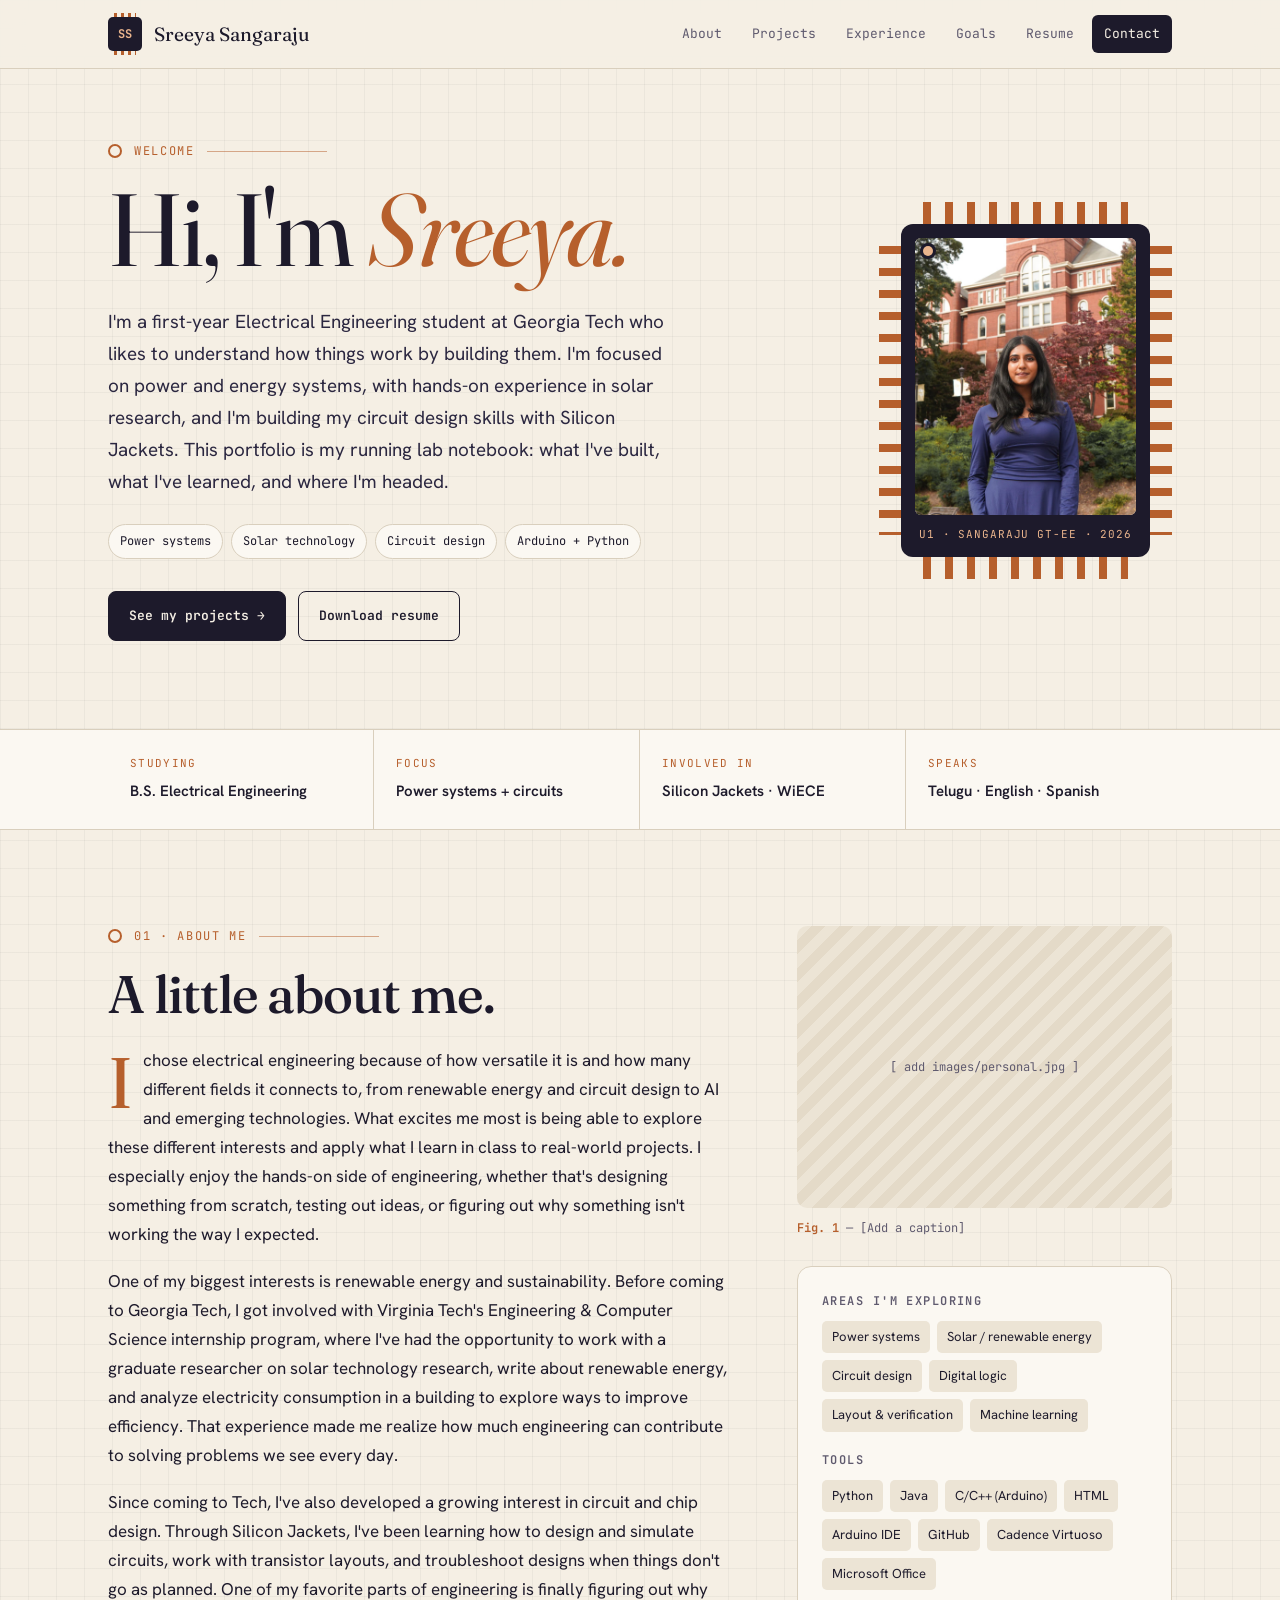
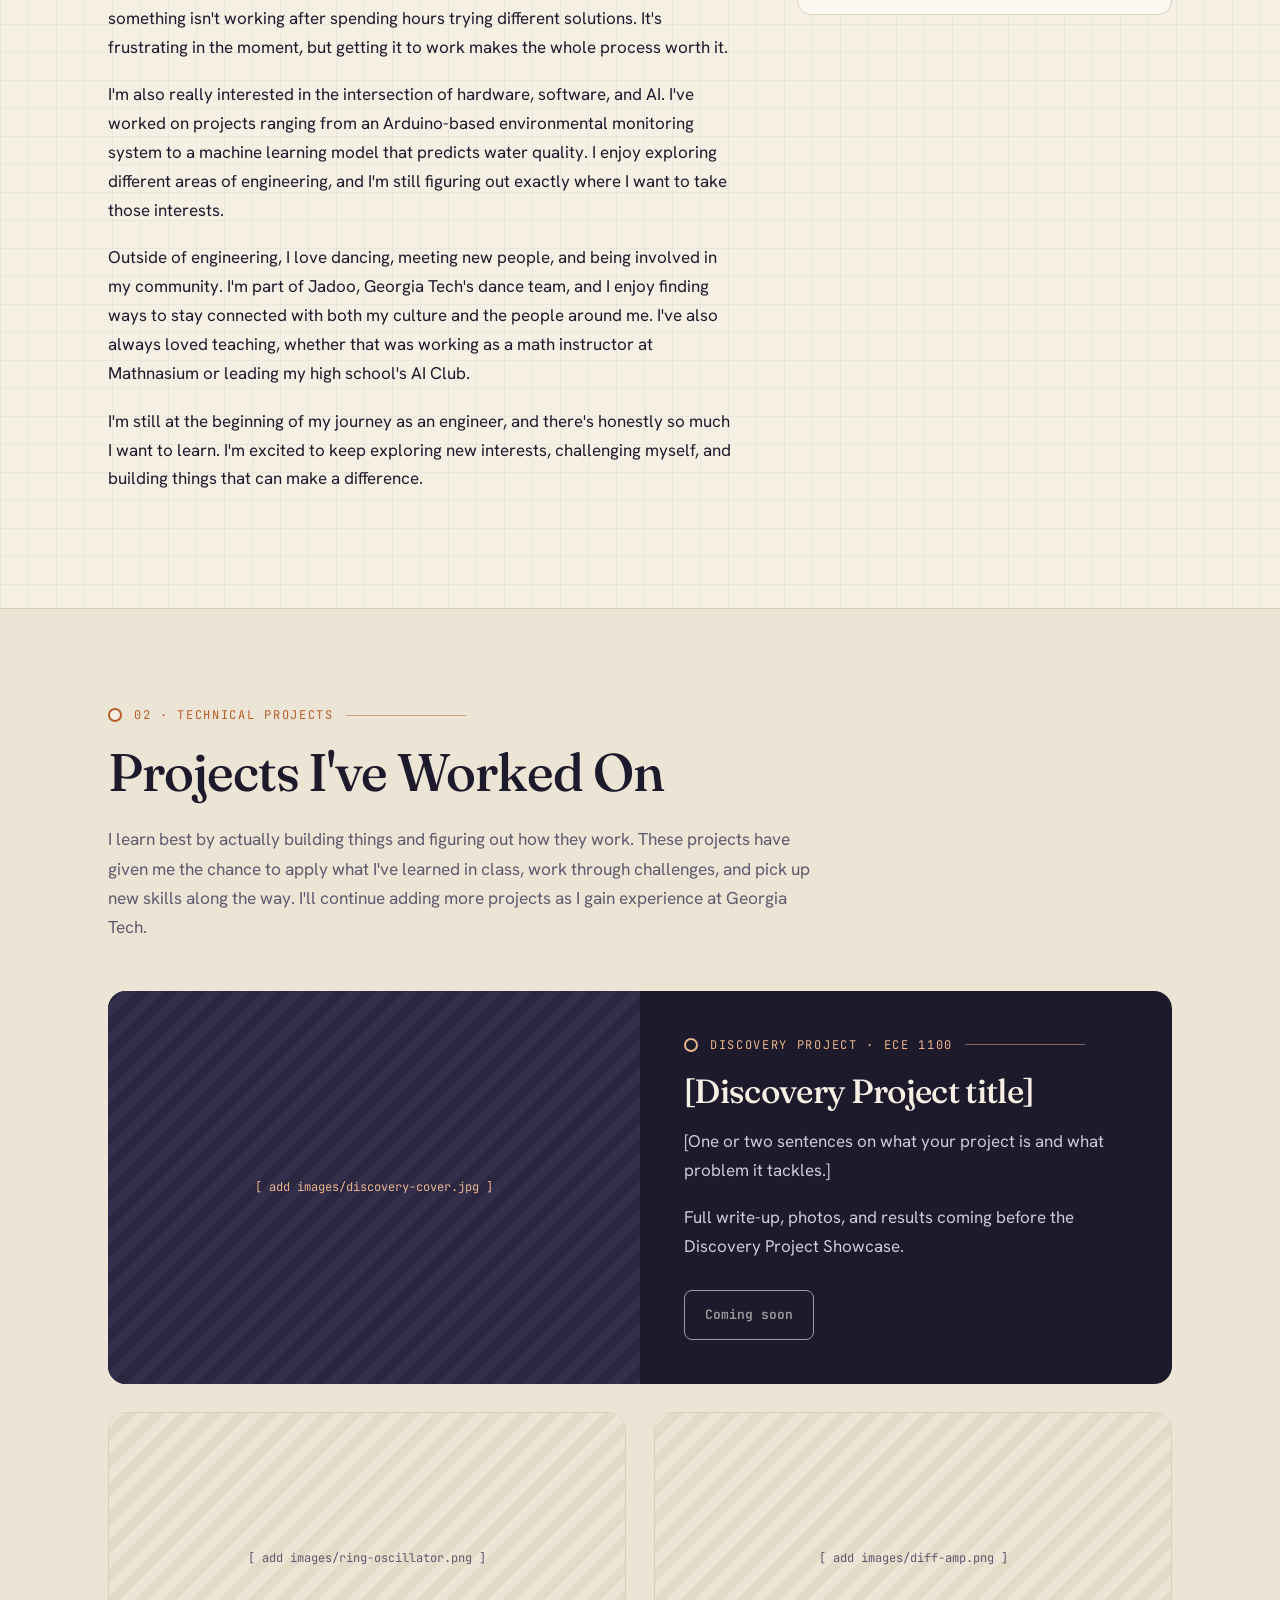
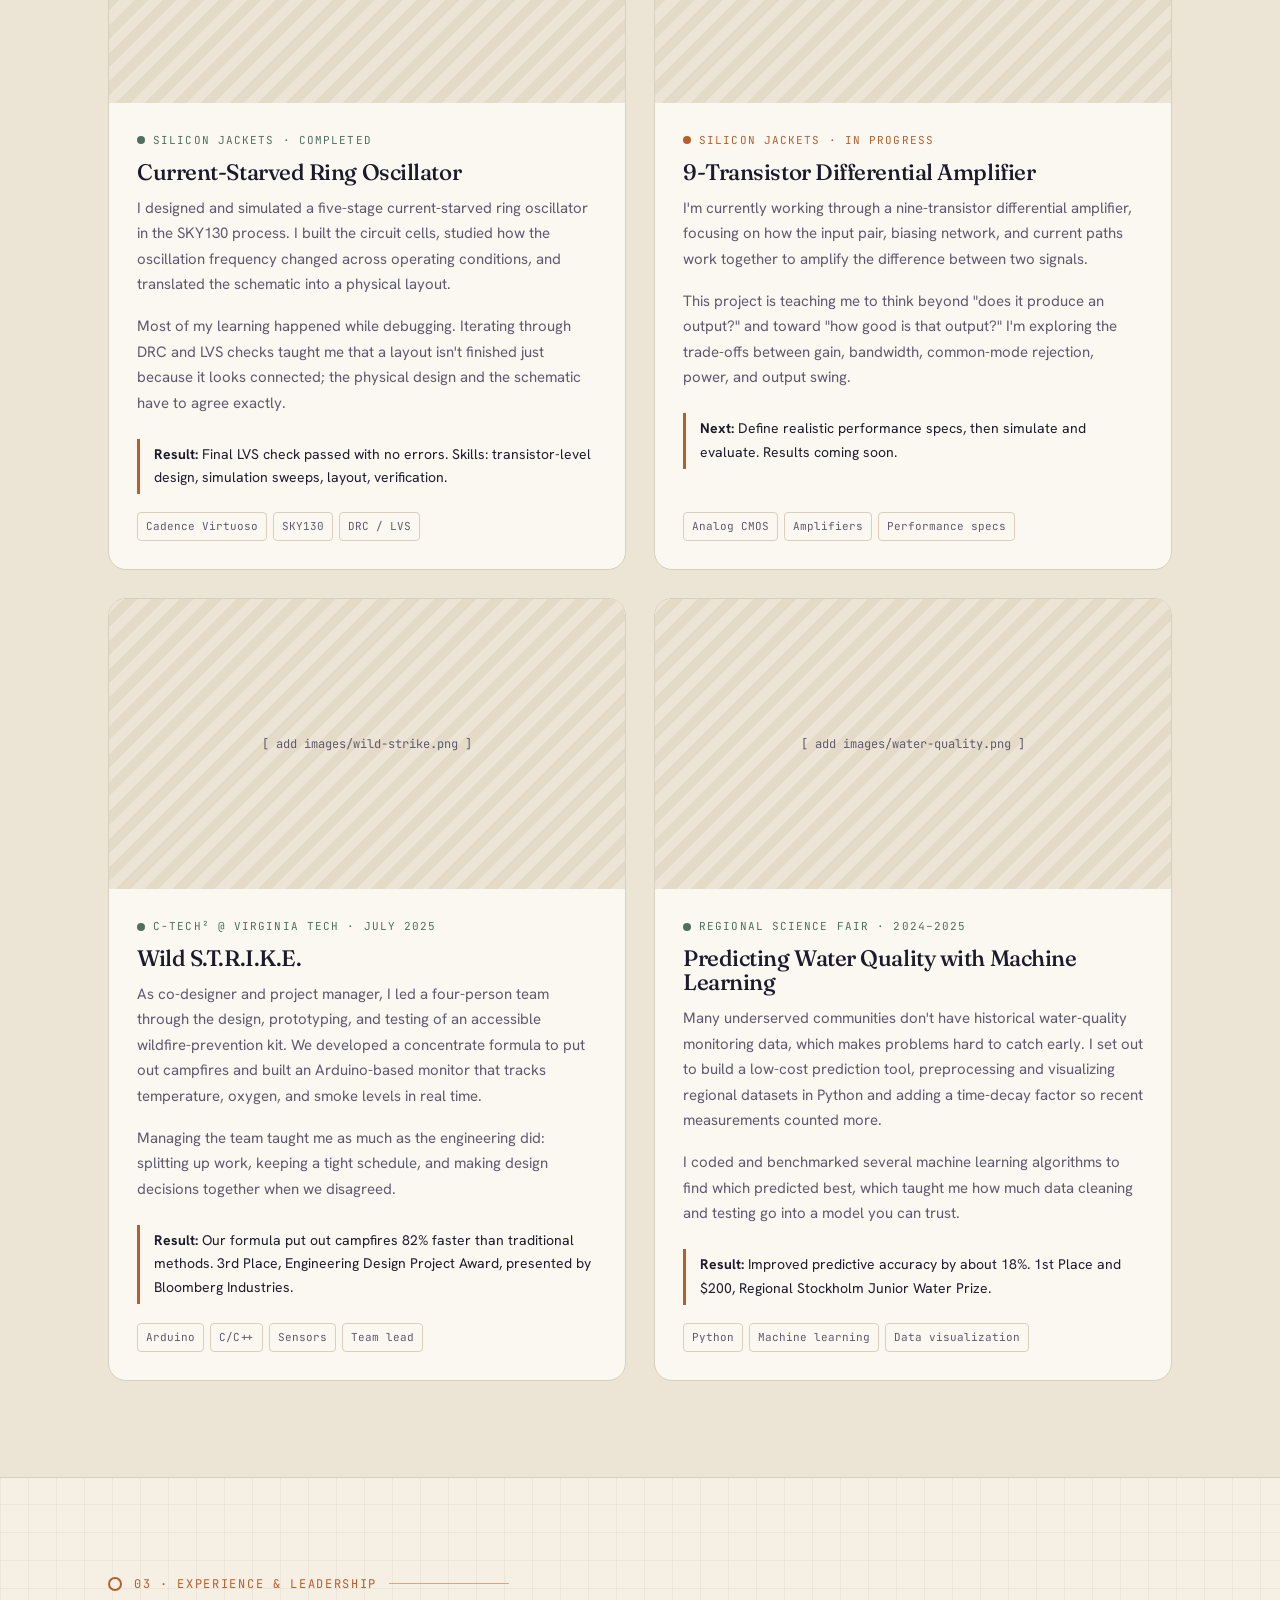
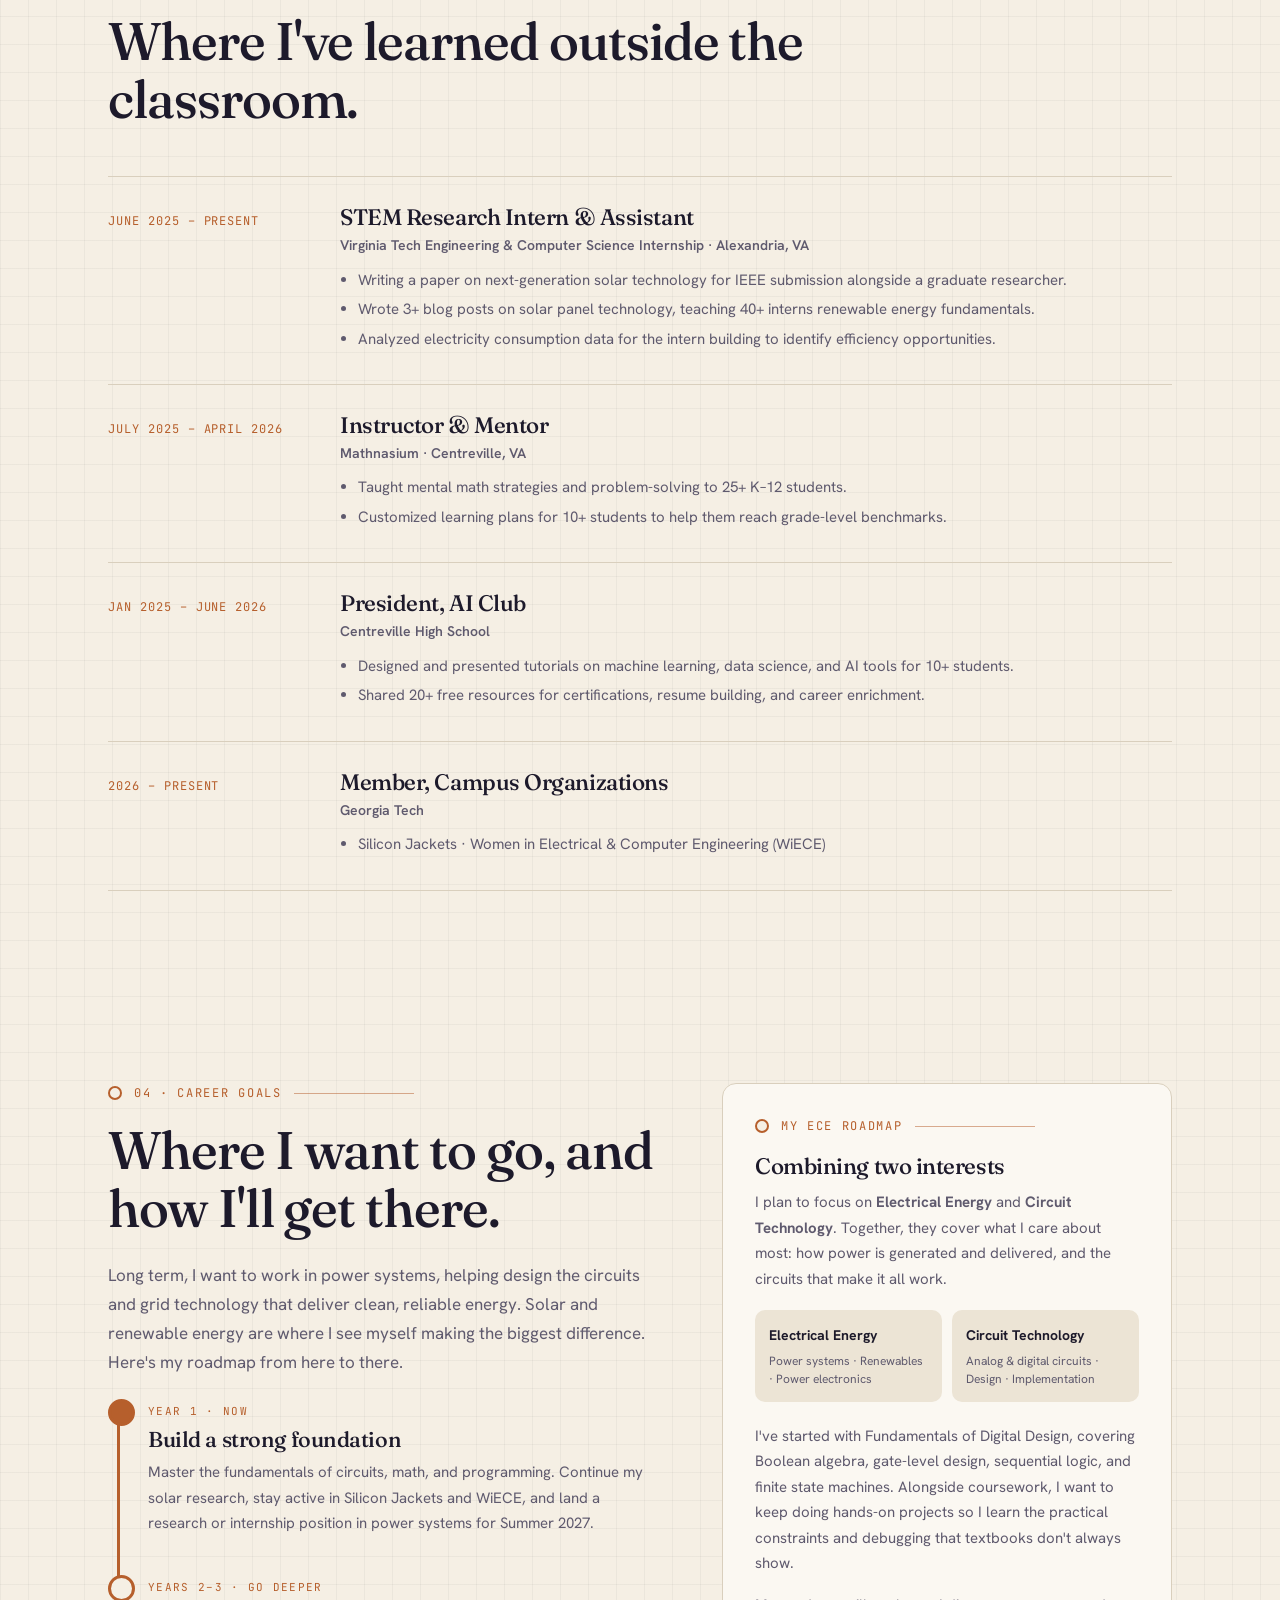
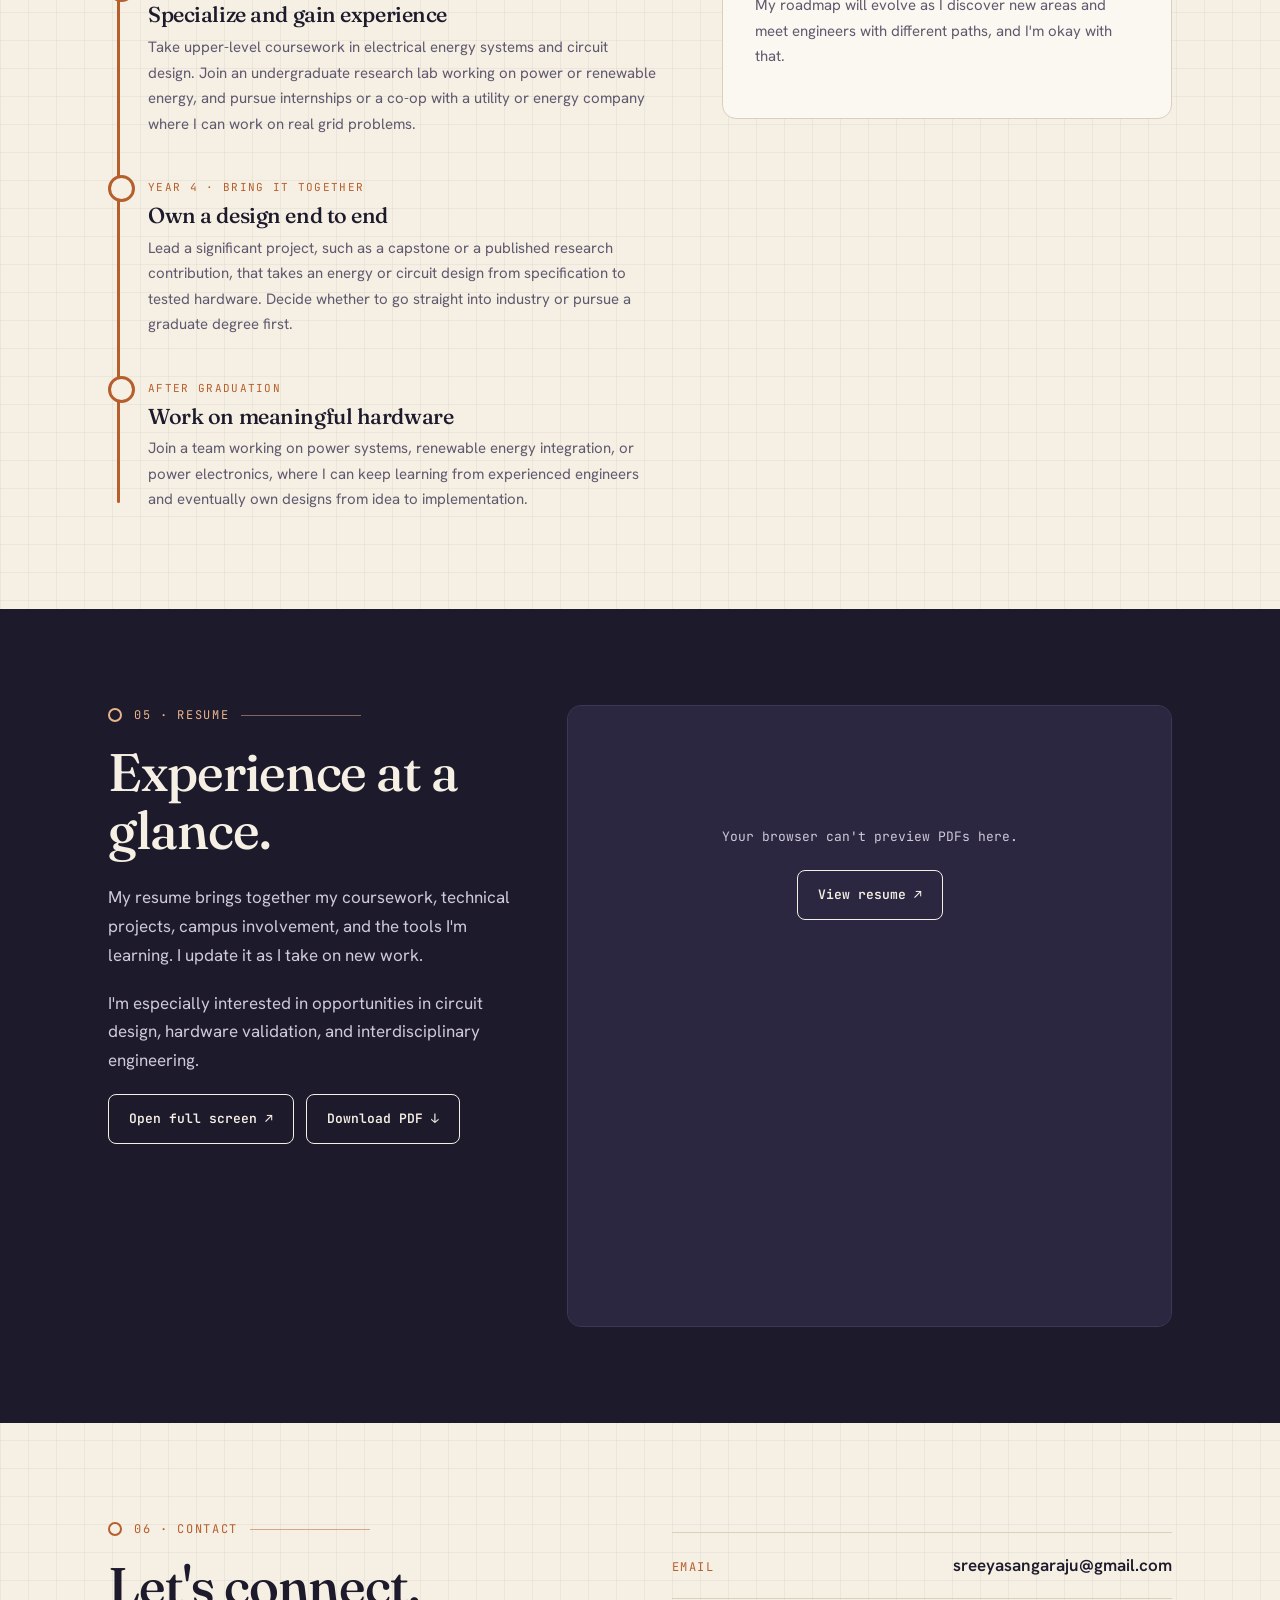
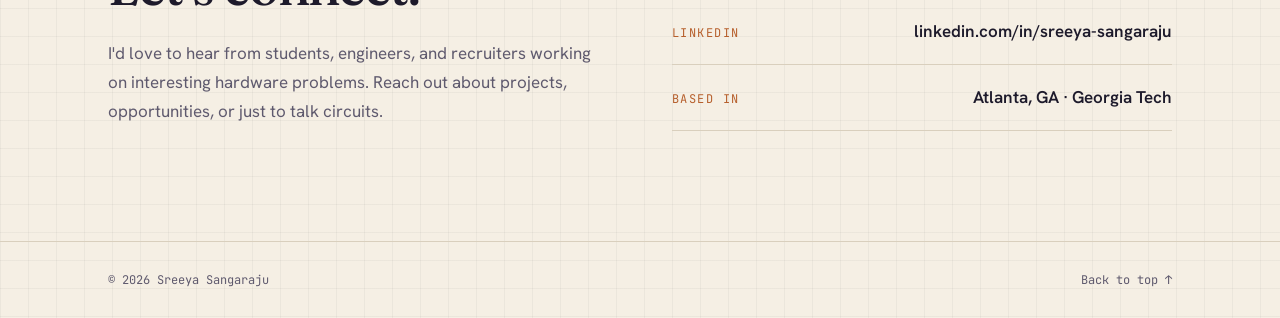
==== commit 5882df15: "Update index.html" ====
--- a/index.html
+++ b/index.html
@@ -184,9 +184,9 @@
         </article>
 
         <article class="project">
-          <!-- EDIT: add a photo of your kit or prototype as images/wild-strike.jpg -->
-          <div class="photo" data-ph="images/wild-strike.jpg">
-            <img src="images/wild-strike.jpg" alt="Wild S.T.R.I.K.E. wildfire-prevention kit prototype" onerror="this.remove()">
+          <!-- EDIT: add a photo of your kit or prototype as images/wild-strike.png -->
+          <div class="photo" data-ph="images/wild-strike.png">
+            <img src="images/wild-strike.png" alt="Wild S.T.R.I.K.E. wildfire-prevention kit prototype" onerror="this.remove()">
           </div>
           <div class="project-body">
             <div class="status">C-Tech² @ Virginia Tech · July 2025</div>
@@ -371,386 +371,3 @@
 <script src="site.js"></script>
 </body>
 </html>
-
-  <meta name="viewport" content="width=device-width, initial-scale=1">
-  <title>Sreeya Sangaraju | Electrical Engineering ePortfolio</title>
-  <meta name="description" content="Sreeya Sangaraju, Electrical Engineering student at Georgia Tech. Circuit design, hardware, and signal processing.">
-  <link rel="preconnect" href="https://fonts.googleapis.com">
-  <link rel="preconnect" href="https://fonts.gstatic.com" crossorigin>
-  <link href="https://fonts.googleapis.com/css2?family=Fraunces:ital,opsz,wght@0,9..144,300..600;1,9..144,300..600&family=Hanken+Grotesk:wght@400;500;600;700&family=JetBrains+Mono:wght@400;600&display=swap" rel="stylesheet">
-  <link rel="stylesheet" href="style.css">
-</head>
-<body>
-
-<!-- =====================================================================
-     HOW TO EDIT
-     - Text: just change the words between the tags.
-     - Photos: put your image in the /images folder using the filename
-       shown in each data-ph="..." (e.g. images/headshot.jpg).
-       The striped placeholder disappears automatically once the file exists.
-     - Resume: save your PDF as resume.pdf next to this file.
-     - Search for "EDIT" to find every spot that needs your info.
-     ===================================================================== -->
-
-<header class="nav">
-  <div class="wrap">
-    <a class="brand" href="#top"><span class="chip-mark">SS</span> Sreeya Sangaraju</a>
-    <button class="menu-btn" aria-expanded="false" aria-controls="links">Menu</button>
-    <nav class="nav-links" id="links" aria-label="Main">
-      <a href="#about">About</a>
-      <a href="#projects">Projects</a>
-      <a href="#experience">Experience</a>
-      <a href="#goals">Goals</a>
-      <a href="#resume">Resume</a>
-      <a class="cta" href="#contact">Contact</a>
-    </nav>
-  </div>
-</header>
-
-<main id="top">
-
-  <!-- ============ WELCOME ============ -->
-  <section class="hero">
-    <div class="wrap">
-      <div>
-        <div class="label">Welcome</div>
-        <h1>Hi, I'm <em>Sreeya.</em></h1>
-        <p class="welcome">I'm a first-year Electrical Engineering student at Georgia Tech who likes to understand how things work by building them. I'm focused on power and energy systems, with hands-on experience in solar research, and I'm building my circuit design skills with Silicon Jackets. This portfolio is my running lab notebook: what I've built, what I've learned, and where I'm headed.</p>
-        <div class="tags">
-          <span class="tag">Power systems</span>
-          <span class="tag">Solar technology</span>
-          <span class="tag">Circuit design</span>
-          <span class="tag">Arduino + Python</span>
-        </div>
-        <div class="actions">
-          <a class="btn solid" href="#projects">See my projects →</a>
-          <a class="btn ghost" href="resume.pdf" target="_blank" rel="noopener">Download resume</a>
-        </div>
-      </div>
-
-      <!-- Headshot, framed like an IC package. EDIT: add images/headshot.jpg -->
-      <div class="package" aria-label="Photo of Sreeya">
-        <span class="pins t"></span><span class="pins b"></span><span class="pins l"></span><span class="pins r"></span>
-        <div class="body">
-          <div class="photo" data-ph="images/headshot.jpg">
-            <img src="images/headshot.jpg" alt="Portrait of Sreeya Sangaraju" onerror="this.remove()">
-          </div>
-          <div class="marking"><span>U1 · SANGARAJU</span><span>GT-EE · 2026</span></div>
-        </div>
-      </div>
-    </div>
-  </section>
-
-  <!-- Quick facts. EDIT any of these. -->
-  <section class="facts" aria-label="Quick facts">
-    <div class="wrap">
-      <div class="fact"><small>Studying</small><b>B.S. Electrical Engineering</b></div>
-      <div class="fact"><small>Focus</small><b>Power systems + circuits</b></div>
-      <div class="fact"><small>Involved in</small><b>SWE · WiECE · Silicon Jackets</b></div>
-      <div class="fact"><small>Speaks</small><b>Telugu · English · Spanish</b></div>
-    </div>
-  </section>
-
-  <!-- ============ ABOUT ME ============ -->
-  <section id="about">
-    <div class="wrap about-grid">
-      <div class="about-text">
-        <div class="label">01 · About me</div>
-        <h2>Learning the theory, <em class="hand">building</em> the real thing.</h2>
-
-        <p>I chose electrical engineering because I wanted to understand the systems behind technology, not just how to use them. <!-- EDIT: add a sentence here about what first got you into EE --> What pulls me in most is energy: how power is generated, moved, and used, and how engineers can make that whole chain cleaner and more efficient. I like designing something, testing whether it behaves the way I predicted, and digging into the reasons when it doesn't.</p>
-
-        <p>That interest started before I got to Georgia Tech. Through Virginia Tech's Engineering &amp; Computer Science internship program, I've been working with a graduate researcher on a paper about next-generation solar technology, writing blog posts that teach other interns about renewable energy, and analyzing the electricity use of our intern building to find places it could be more efficient. Seeing real consumption data made power systems feel concrete: every inefficiency is a problem someone can actually go fix.</p>
-
-        <p>At Georgia Tech, I'm building the circuit side of my skill set. With Silicon Jackets, the student chip-design organization, I've drawn schematics, run simulation sweeps, laid out transistors, and pushed designs through design-rule and layout-versus-schematic checks. It showed me how much attention to detail goes into getting a design to work at all, and how satisfying it is when a verification report finally comes back clean.</p>
-
-        <p>I also love the moment when software meets hardware. I've programmed an Arduino monitor that tracks temperature, oxygen, and smoke levels in real time and used machine learning in Python to predict water quality for communities without monitoring data. Both projects taught me that the most useful engineering solves a real problem for real people.</p>
-
-        <p>Outside of engineering, I love teaching and connecting with people. I spent almost a year as a math instructor at Mathnasium and led my high school's AI Club as president, and now I'm part of the Society of Women Engineers and Women in Electrical &amp; Computer Engineering at Georgia Tech. I speak Telugu, English, and Spanish. <!-- EDIT (optional): add a sentence about a hobby you enjoy --></p>
-
-        <p>I'm early in my engineering journey, and I think that's the exciting part. There's a lot to explore, a lot to improve, and a lot I still want to build.</p>
-      </div>
-
-      <aside class="about-side">
-        <!-- EDIT: add images/personal.jpg (a photo of you at an event, in lab, or doing something you enjoy) and update the caption -->
-        <figure>
-          <div class="photo" data-ph="images/personal.jpg">
-            <img src="images/personal.jpg" alt="Sreeya Sangaraju" onerror="this.remove()">
-          </div>
-          <figcaption><b>Fig. 1</b> — [Add a caption]</figcaption>
-        </figure>
-
-        <div class="toolbox">
-          <h4>Areas I'm exploring</h4>
-          <div class="chips">
-            <span>Power systems</span><span>Solar / renewable energy</span><span>Circuit design</span>
-            <span>Digital logic</span><span>Layout &amp; verification</span><span>Machine learning</span>
-          </div>
-          <h4>Tools</h4>
-          <div class="chips">
-            <span>Python</span><span>Java</span><span>C/C++ (Arduino)</span><span>HTML</span>
-            <span>Arduino IDE</span><span>GitHub</span><span>Cadence Virtuoso</span><span>Microsoft Office</span>
-          </div>
-        </div>
-      </aside>
-    </div>
-  </section>
-
-  <!-- ============ PROJECTS ============ -->
-  <section id="projects" class="projects">
-    <div class="wrap">
-      <div class="intro">
-        <div class="label">02 · Technical projects</div>
-        <h2>Things I've built (and debugged).</h2>
-        <p>The best way for me to learn engineering is to go through the design process myself. Each project below shows where I started, what went wrong, and what I took away from it. I'll keep adding to this section throughout my time at Georgia Tech.</p>
-      </div>
-
-      <!-- Featured: Discovery Project (REQUIRED by the Discovery Project Showcase).
-           EDIT: replace the title and the two sentences with your project. -->
-      <article class="feature">
-        <div class="photo" data-ph="images/discovery-cover.jpg">
-          <img src="images/discovery-cover.jpg" alt="My ECE 1100 Discovery Project" onerror="this.remove()">
-        </div>
-        <div class="feature-body">
-          <div class="label">Discovery Project · ECE 1100</div>
-          <h3>[Discovery Project title]</h3>
-          <p>[One or two sentences on what your project is and what problem it tackles.]</p>
-          <p>Full write-up, photos, and results coming before the Discovery Project Showcase.</p>
-          <div class="actions"><a class="btn light" href="discovery-project.html">Read the full project →</a></div>
-        </div>
-      </article>
-
-      <div class="project-grid">
-        <article class="project">
-          <!-- EDIT: add a screenshot of your layout as images/ring-oscillator.png -->
-          <div class="photo" data-ph="images/ring-oscillator.png">
-            <img src="images/ring-oscillator.png" alt="Layout of a five-stage current-starved ring oscillator in Cadence Virtuoso" onerror="this.remove()">
-          </div>
-          <div class="project-body">
-            <div class="status">Silicon Jackets · Completed</div>
-            <h3>Current-Starved Ring Oscillator</h3>
-            <p>I designed and simulated a five-stage current-starved ring oscillator in the SKY130 process. I built the circuit cells, studied how the oscillation frequency changed across operating conditions, and translated the schematic into a physical layout.</p>
-            <p>Most of my learning happened while debugging. Iterating through DRC and LVS checks taught me that a layout isn't finished just because it looks connected; the physical design and the schematic have to agree exactly.</p>
-            <div class="takeaway"><b>Result:</b> Final LVS check passed with no errors. Skills: transistor-level design, simulation sweeps, layout, verification.</div>
-            <div class="stack"><span>Cadence Virtuoso</span><span>SKY130</span><span>DRC / LVS</span></div>
-          </div>
-        </article>
-
-        <article class="project">
-          <!-- EDIT: add your schematic screenshot as images/diff-amp.png -->
-          <div class="photo" data-ph="images/diff-amp.png">
-            <img src="images/diff-amp.png" alt="Schematic of a nine-transistor differential amplifier" onerror="this.remove()">
-          </div>
-          <div class="project-body">
-            <div class="status wip">Silicon Jackets · In progress</div>
-            <h3>9-Transistor Differential Amplifier</h3>
-            <p>I'm currently working through a nine-transistor differential amplifier, focusing on how the input pair, biasing network, and current paths work together to amplify the difference between two signals.</p>
-            <p>This project is teaching me to think beyond "does it produce an output?" and toward "how good is that output?" I'm exploring the trade-offs between gain, bandwidth, common-mode rejection, power, and output swing.</p>
-            <div class="takeaway"><b>Next:</b> Define realistic performance specs, then simulate and evaluate. Results coming soon.</div>
-            <div class="stack"><span>Analog CMOS</span><span>Amplifiers</span><span>Performance specs</span></div>
-          </div>
-        </article>
-
-        <article class="project">
-          <!-- EDIT: add a photo of your kit or prototype as images/wild-strike.jpg -->
-          <div class="photo" data-ph="images/wild-strike.jpg">
-            <img src="images/wild-strike.jpg" alt="Wild S.T.R.I.K.E. wildfire-prevention kit prototype" onerror="this.remove()">
-          </div>
-          <div class="project-body">
-            <div class="status">C-Tech² @ Virginia Tech · July 2025</div>
-            <h3>Wild S.T.R.I.K.E.</h3>
-            <p>As co-designer and project manager, I led a four-person team through the design, prototyping, and testing of an accessible wildfire-prevention kit. We developed a concentrate formula to put out campfires and built an Arduino-based monitor that tracks temperature, oxygen, and smoke levels in real time.</p>
-            <p>Managing the team taught me as much as the engineering did: splitting up work, keeping a tight schedule, and making design decisions together when we disagreed.</p>
-            <div class="takeaway"><b>Result:</b> Our formula put out campfires 82% faster than traditional methods. 3rd Place, Engineering Design Project Award, presented by Bloomberg Industries.</div>
-            <div class="stack"><span>Arduino</span><span>C/C++</span><span>Sensors</span><span>Team lead</span></div>
-          </div>
-        </article>
-
-        <article class="project">
-          <!-- EDIT: add a chart or screenshot from your model as images/water-quality.png -->
-          <div class="photo" data-ph="images/water-quality.png">
-            <img src="images/water-quality.png" alt="Water quality prediction results chart" onerror="this.remove()">
-          </div>
-          <div class="project-body">
-            <div class="status">Regional Science Fair · 2024–2025</div>
-            <h3>Predicting Water Quality with Machine Learning</h3>
-            <p>Many underserved communities don't have historical water-quality monitoring data, which makes problems hard to catch early. I set out to build a low-cost prediction tool, preprocessing and visualizing regional datasets in Python and adding a time-decay factor so recent measurements counted more.</p>
-            <p>I coded and benchmarked several machine learning algorithms to find which predicted best, which taught me how much data cleaning and testing go into a model you can trust.</p>
-            <div class="takeaway"><b>Result:</b> Improved predictive accuracy by about 18%. 1st Place and $200, Regional Stockholm Junior Water Prize.</div>
-            <div class="stack"><span>Python</span><span>Machine learning</span><span>Data visualization</span></div>
-          </div>
-        </article>
-
-        <!-- TO ADD A NEW PROJECT: copy one <article class="project"> ... </article> block above,
-             paste it here, and change the image, text, and tags. -->
-      </div>
-    </div>
-  </section>
-
-  <!-- ============ EXPERIENCE & LEADERSHIP ============ -->
-  <section id="experience">
-    <div class="wrap">
-      <div class="intro">
-        <div class="label">03 · Experience &amp; leadership</div>
-        <h2>Where I've learned outside the classroom.</h2>
-      </div>
-      <div class="xp-list">
-        <article class="xp">
-          <div class="xp-when">June 2025 – Present</div>
-          <div>
-            <h3>STEM Research Intern &amp; Assistant</h3>
-            <div class="xp-org">Virginia Tech Engineering &amp; Computer Science Internship · Alexandria, VA</div>
-            <ul>
-              <li>Writing a paper on next-generation solar technology for IEEE submission alongside a graduate researcher.</li>
-              <li>Wrote 3+ blog posts on solar panel technology, teaching 40+ interns renewable energy fundamentals.</li>
-              <li>Analyzed electricity consumption data for the intern building to identify efficiency opportunities.</li>
-            </ul>
-          </div>
-        </article>
-        <article class="xp">
-          <div class="xp-when">July 2025 – April 2026</div>
-          <div>
-            <h3>Instructor &amp; Mentor</h3>
-            <div class="xp-org">Mathnasium · Centreville, VA</div>
-            <ul>
-              <li>Taught mental math strategies and problem-solving to 25+ K–12 students.</li>
-              <li>Customized learning plans for 10+ students to help them reach grade-level benchmarks.</li>
-            </ul>
-          </div>
-        </article>
-        <article class="xp">
-          <div class="xp-when">Jan 2025 – June 2026</div>
-          <div>
-            <h3>President, AI Club</h3>
-            <div class="xp-org">Centreville High School</div>
-            <ul>
-              <li>Designed and presented tutorials on machine learning, data science, and AI tools for 10+ students.</li>
-              <li>Shared 20+ free resources for certifications, resume building, and career enrichment.</li>
-            </ul>
-          </div>
-        </article>
-        <article class="xp">
-          <div class="xp-when">2026 – Present</div>
-          <div>
-            <h3>Member, Campus Organizations</h3>
-            <div class="xp-org">Georgia Tech</div>
-            <ul>
-              <li>Society of Women Engineers (SWE) · Women in Electrical &amp; Computer Engineering (WiECE) · Silicon Jackets</li>
-            </ul>
-          </div>
-        </article>
-      </div>
-    </div>
-  </section>
-
-  <!-- ============ PULL QUOTE ============ -->
-  <section class="quote" aria-label="My engineering approach">
-    <div class="wrap">
-      <svg width="110" height="110" viewBox="0 0 110 110" role="img" aria-label="Design, simulate, test, improve cycle">
-        <circle cx="55" cy="55" r="44" fill="none" stroke="#b65f2c" stroke-width="2.5" stroke-dasharray="6 6"/>
-        <g fill="#1d1a2b"><circle cx="55" cy="11" r="6"/><circle cx="99" cy="55" r="6"/><circle cx="55" cy="99" r="6"/><circle cx="11" cy="55" r="6"/></g>
-        <text x="55" y="60" text-anchor="middle" font-family="JetBrains Mono, monospace" font-size="13" font-weight="600" fill="#b65f2c">ITER</text>
-      </svg>
-      <div>
-        <blockquote>Engineering rarely works on the first try, and I've learned to <em>like</em> that part.</blockquote>
-        <p>Sometimes a simulation reveals an unexpected trade-off; sometimes a layout looks perfect until a verification check exposes a connection that's wrong. Those moments force me to understand the design more deeply. Instead of hunting for a quick fix, I'm learning to write down what changed, connect what I observed to a possible cause, and test the next version. That habit of careful iteration is something I want to carry into bigger projects, internships, and my career.</p>
-      </div>
-    </div>
-  </section>
-
-  <!-- ============ CAREER GOALS ============ -->
-  <section id="goals">
-    <div class="wrap goals-grid">
-      <div>
-        <div class="label">04 · Career goals</div>
-        <h2>Where I want to go, and how I'll get there.</h2>
-        <p class="muted">Long term, I want to work in power systems, helping design the circuits and grid technology that deliver clean, reliable energy. Solar and renewable energy are where I see myself making the biggest difference. Here's my roadmap from here to there.</p>
-
-        <div class="trace">
-          <div class="step now">
-            <small>Year 1 · Now</small>
-            <h3>Build a strong foundation</h3>
-            <p>Master the fundamentals of circuits, math, and programming. Continue my solar research, stay active in Silicon Jackets, SWE, and WiECE, and land a research or internship position in power systems for Summer 2027.</p>
-          </div>
-          <div class="step">
-            <small>Years 2–3 · Go deeper</small>
-            <h3>Specialize and gain experience</h3>
-            <p>Take upper-level coursework in electrical energy systems and circuit design. Join an undergraduate research lab working on power or renewable energy, and pursue internships or a co-op with a utility or energy company where I can work on real grid problems.</p>
-          </div>
-          <div class="step">
-            <small>Year 4 · Bring it together</small>
-            <h3>Own a design end to end</h3>
-            <p>Lead a significant project, such as a capstone or a published research contribution, that takes an energy or circuit design from specification to tested hardware. Decide whether to go straight into industry or pursue a graduate degree first.</p>
-          </div>
-          <div class="step">
-            <small>After graduation</small>
-            <h3>Work on meaningful hardware</h3>
-            <p>Join a team working on power systems, renewable energy integration, or power electronics, where I can keep learning from experienced engineers and eventually own designs from idea to implementation.</p>
-          </div>
-        </div>
-      </div>
-
-      <aside class="threads">
-        <div class="label">My ECE roadmap</div>
-        <h3>Combining two interests</h3>
-        <!-- EDIT: change these if your planned tracks change -->
-        <p>I plan to focus on <b>Electrical Energy</b> and <b>Circuit Technology</b>. Together, they cover what I care about most: how power is generated and delivered, and the circuits that make it all work.</p>
-        <div class="thread-pair">
-          <div><b>Electrical Energy</b><small>Power systems · Renewables · Power electronics</small></div>
-          <div><b>Circuit Technology</b><small>Analog &amp; digital circuits · Design · Implementation</small></div>
-        </div>
-        <p>I've started with Fundamentals of Digital Design, covering Boolean algebra, gate-level design, sequential logic, and finite state machines. Alongside coursework, I want to keep doing hands-on projects so I learn the practical constraints and debugging that textbooks don't always show.</p>
-        <p>My roadmap will evolve as I discover new areas and meet engineers with different paths, and I'm okay with that.</p>
-      </aside>
-    </div>
-  </section>
-
-  <!-- ============ RESUME ============ -->
-  <section id="resume" class="resume">
-    <div class="wrap resume-grid">
-      <div>
-        <div class="label">05 · Resume</div>
-        <h2>Experience at a glance.</h2>
-        <p>My resume brings together my coursework, technical projects, campus involvement, and the tools I'm learning. I update it as I take on new work.</p>
-        <p>I'm especially interested in opportunities in circuit design, hardware validation, and interdisciplinary engineering.</p>
-        <div class="actions">
-          <a class="btn light" href="resume.pdf" target="_blank" rel="noopener">Open full screen ↗</a>
-          <a class="btn light" href="resume.pdf" download>Download PDF ↓</a>
-        </div>
-      </div>
-      <!-- Shows your resume.pdf right on the page (desktop). On phones, the buttons are used instead. -->
-      <div class="resume-viewer">
-        <object data="resume.pdf#view=FitH" type="application/pdf" aria-label="Sreeya Sangaraju resume">
-          <div class="resume-fallback">Your browser can't preview PDFs here.<br><br><a class="btn light" href="resume.pdf" target="_blank" rel="noopener">View resume ↗</a></div>
-        </object>
-      </div>
-    </div>
-  </section>
-
-  <!-- ============ CONTACT ============ -->
-  <section id="contact">
-    <div class="wrap contact-grid">
-      <div>
-        <div class="label">06 · Contact</div>
-        <h2>Let's connect.</h2>
-        <p class="muted">I'd love to hear from students, engineers, and recruiters working on interesting hardware problems. Reach out about projects, opportunities, or just to talk circuits.</p>
-      </div>
-      <ul class="contact-list">
-        <li><span>Email</span><a href="mailto:sreeyasangaraju@gmail.com">sreeyasangaraju@gmail.com</a></li>
-        <li><span>LinkedIn</span><a href="https://www.linkedin.com/in/sreeya-sangaraju-808489310" target="_blank" rel="noopener">linkedin.com/in/sreeya-sangaraju</a></li>
-        <li><span>Based in</span><a href="#top">Atlanta, GA · Georgia Tech</a></li>
-      </ul>
-    </div>
-  </section>
-</main>
-
-<footer>
-  <div class="wrap">
-    <span>© <span id="year">2026</span> Sreeya Sangaraju</span>
-    <a href="#top">Back to top ↑</a>
-  </div>
-</footer>
-
-<script src="site.js"></script>
-</body>
-</html>
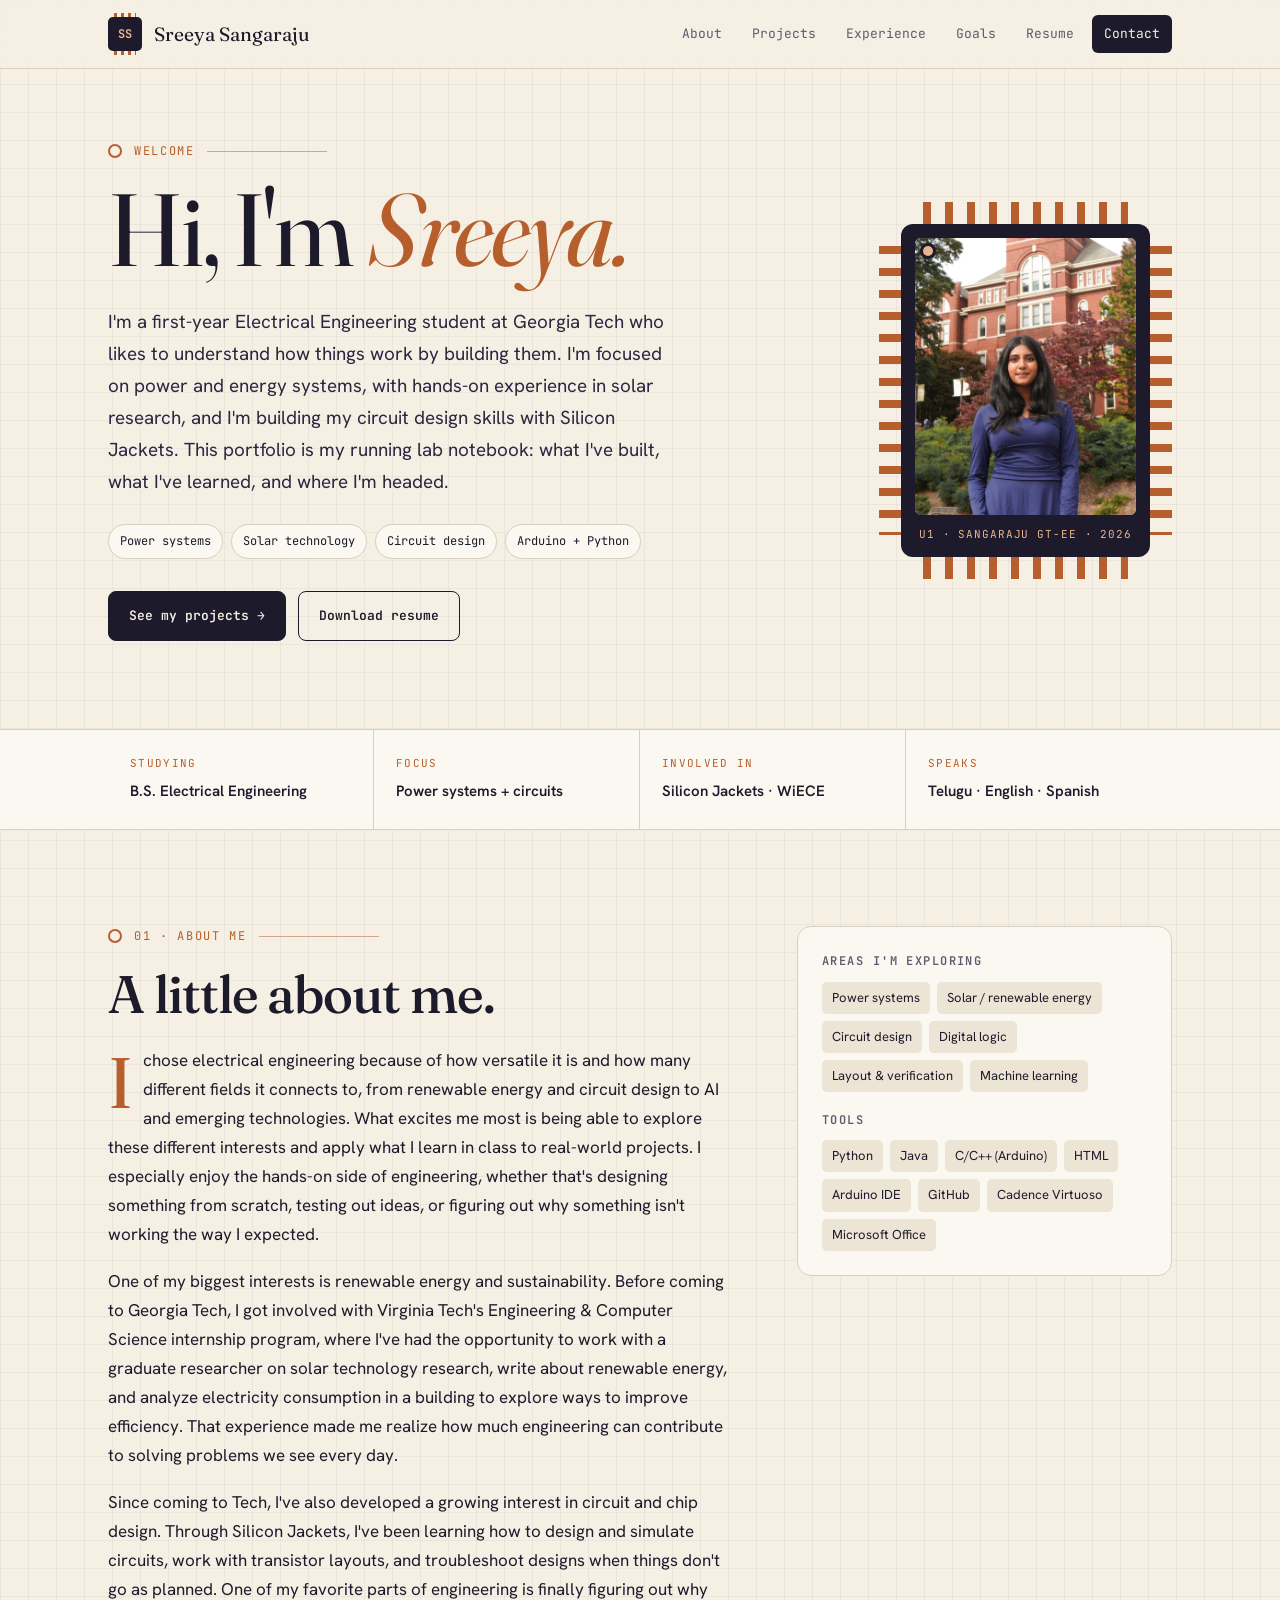
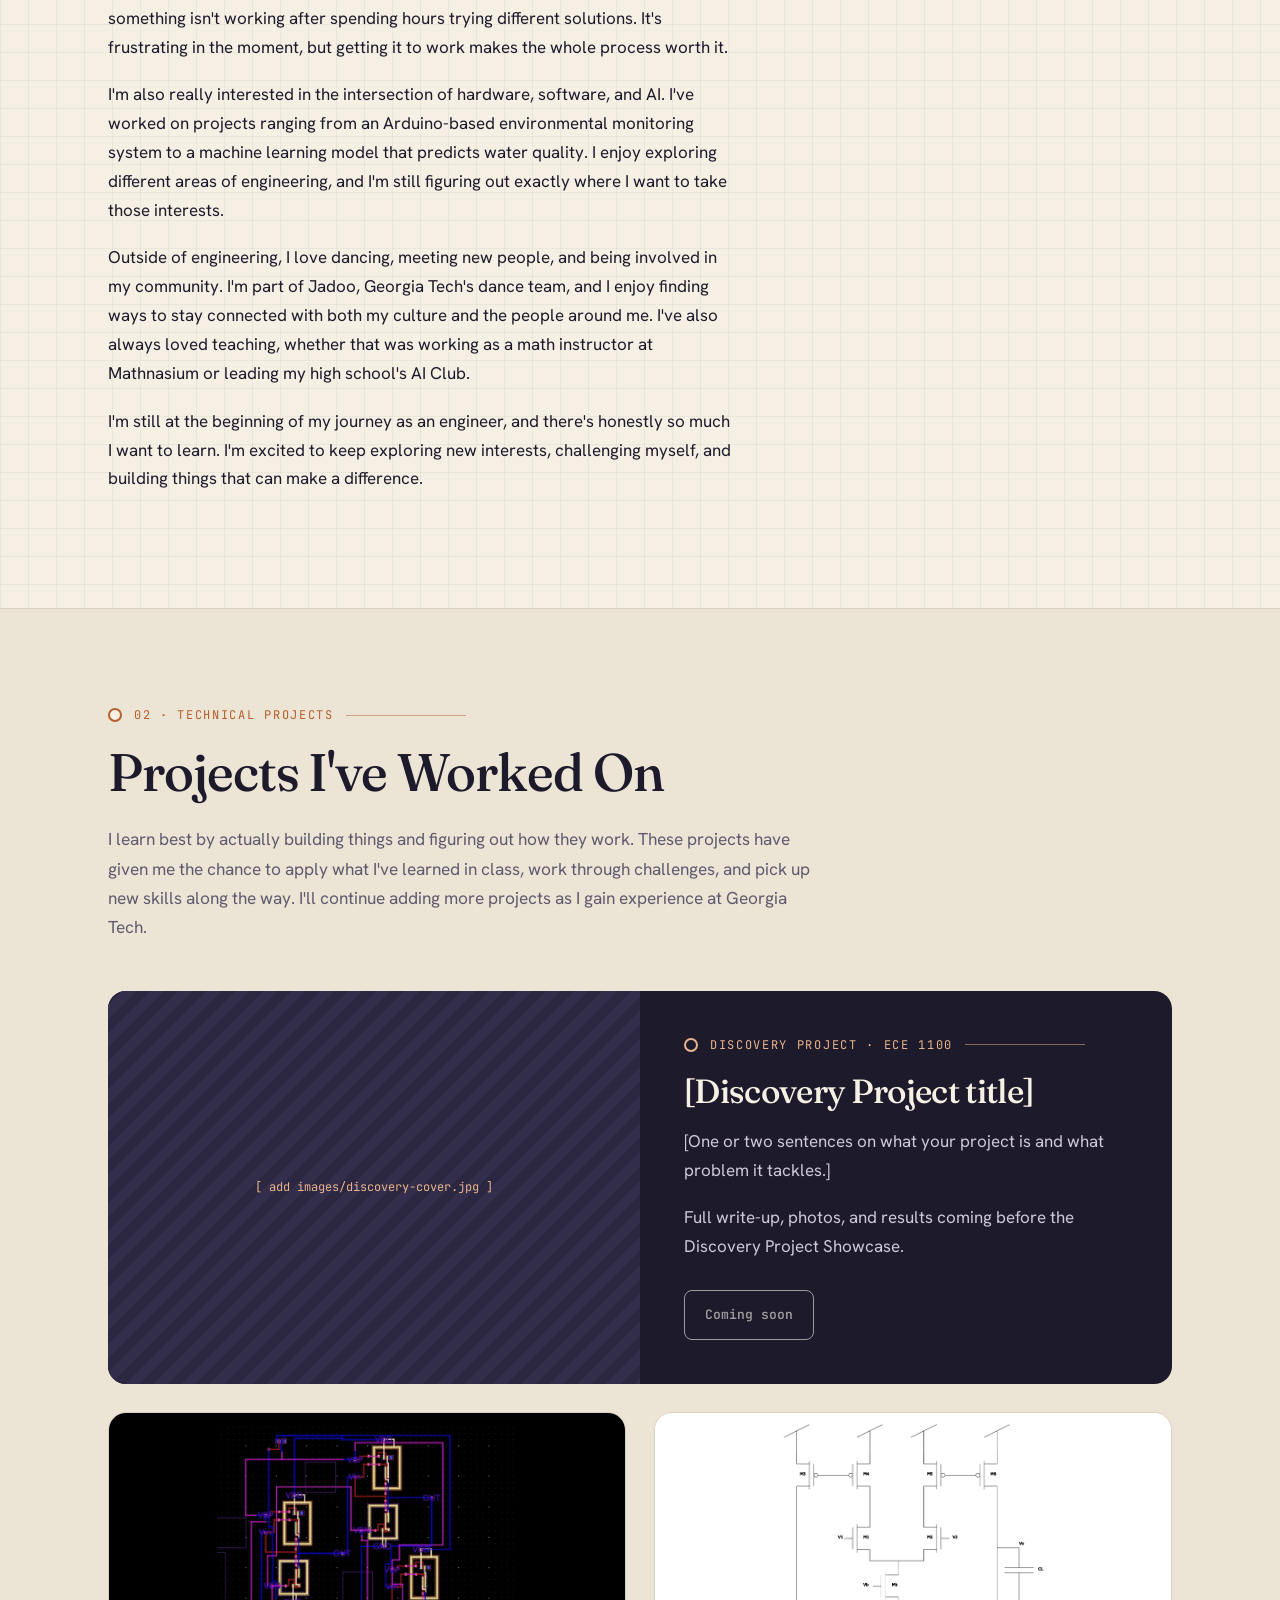
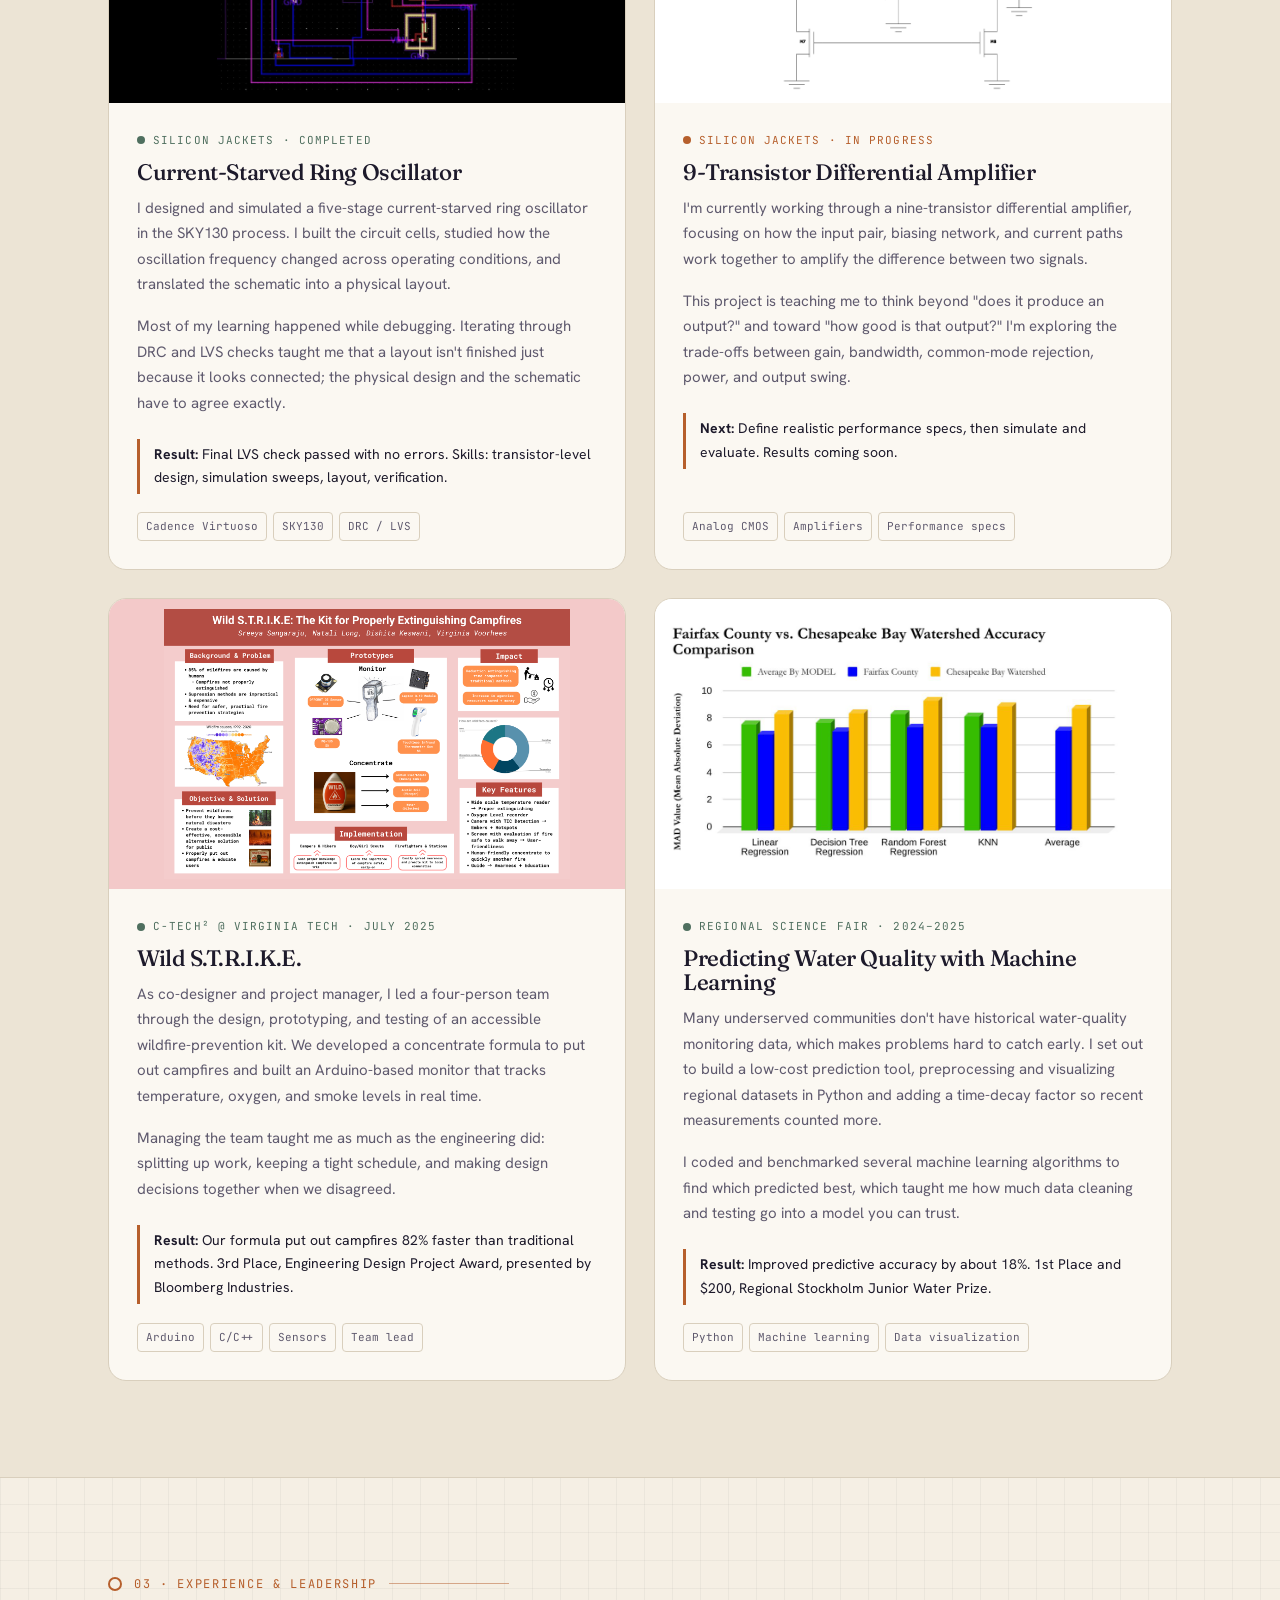
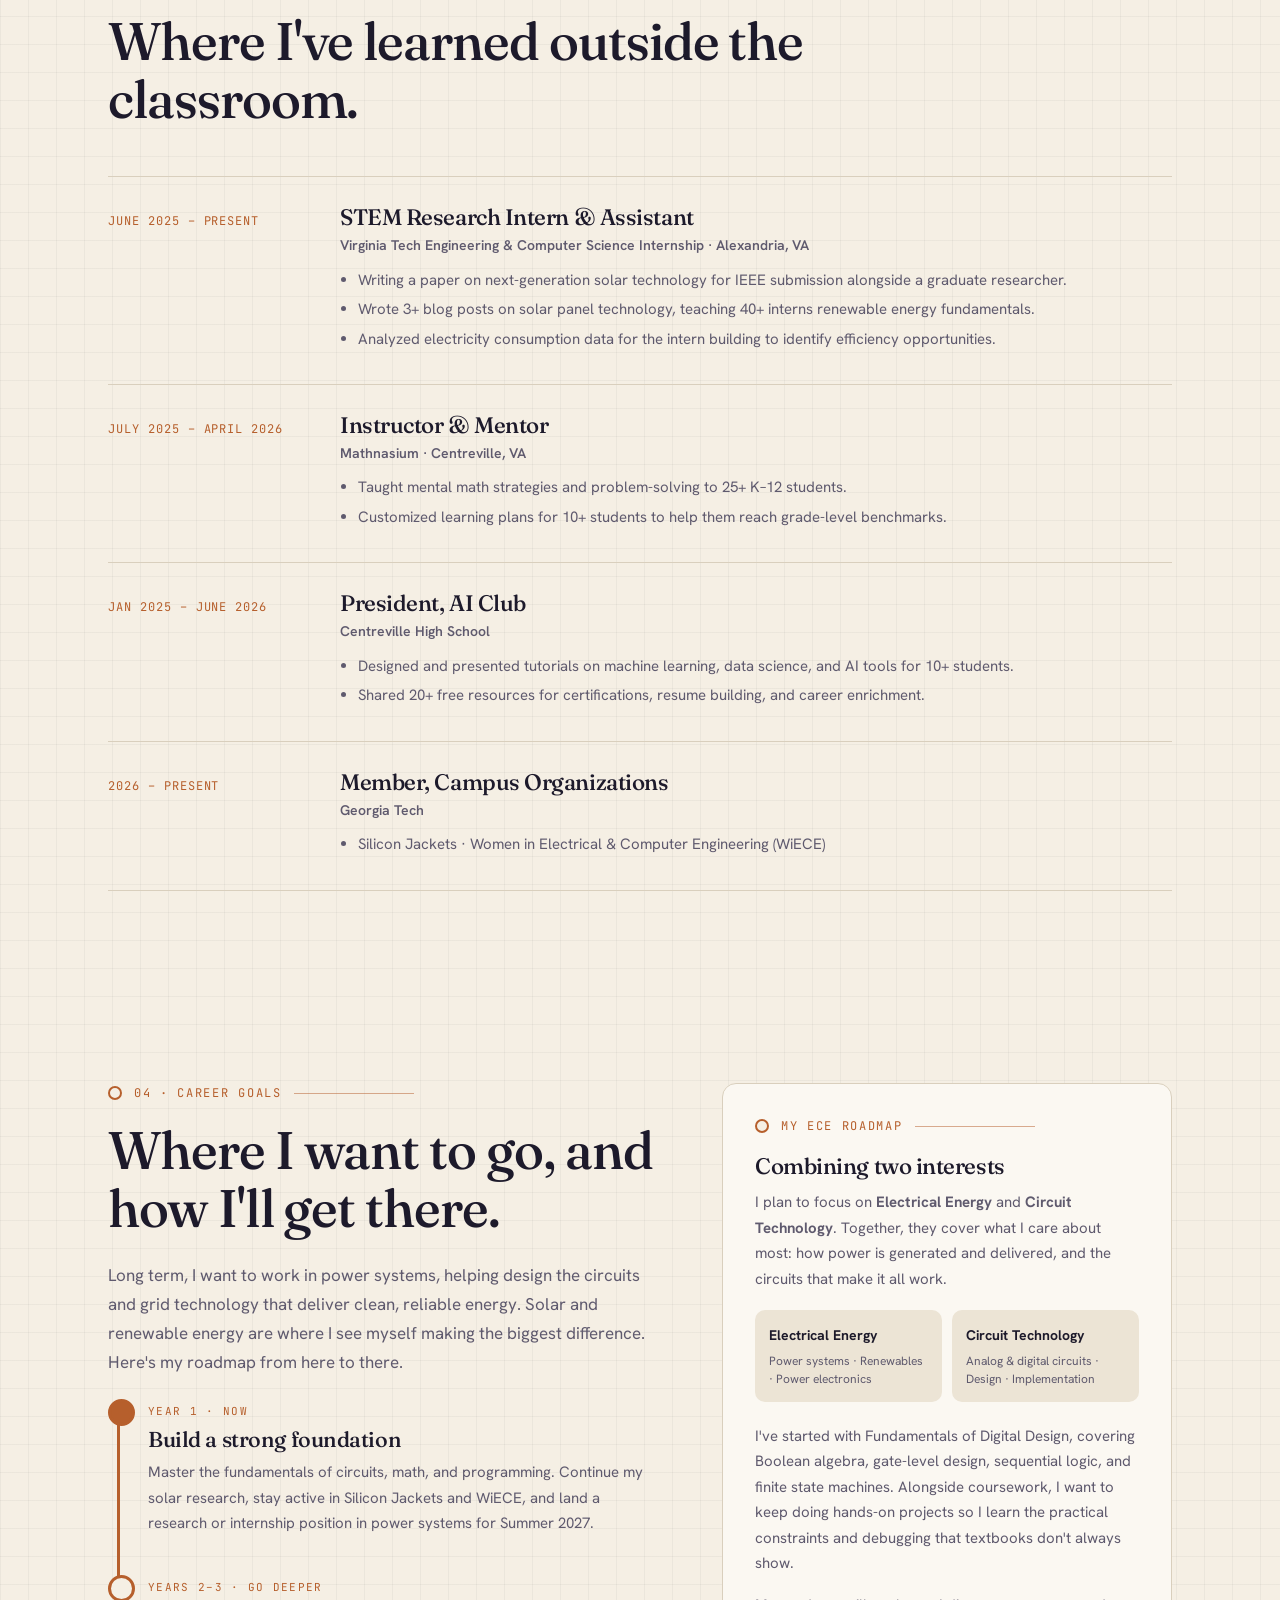
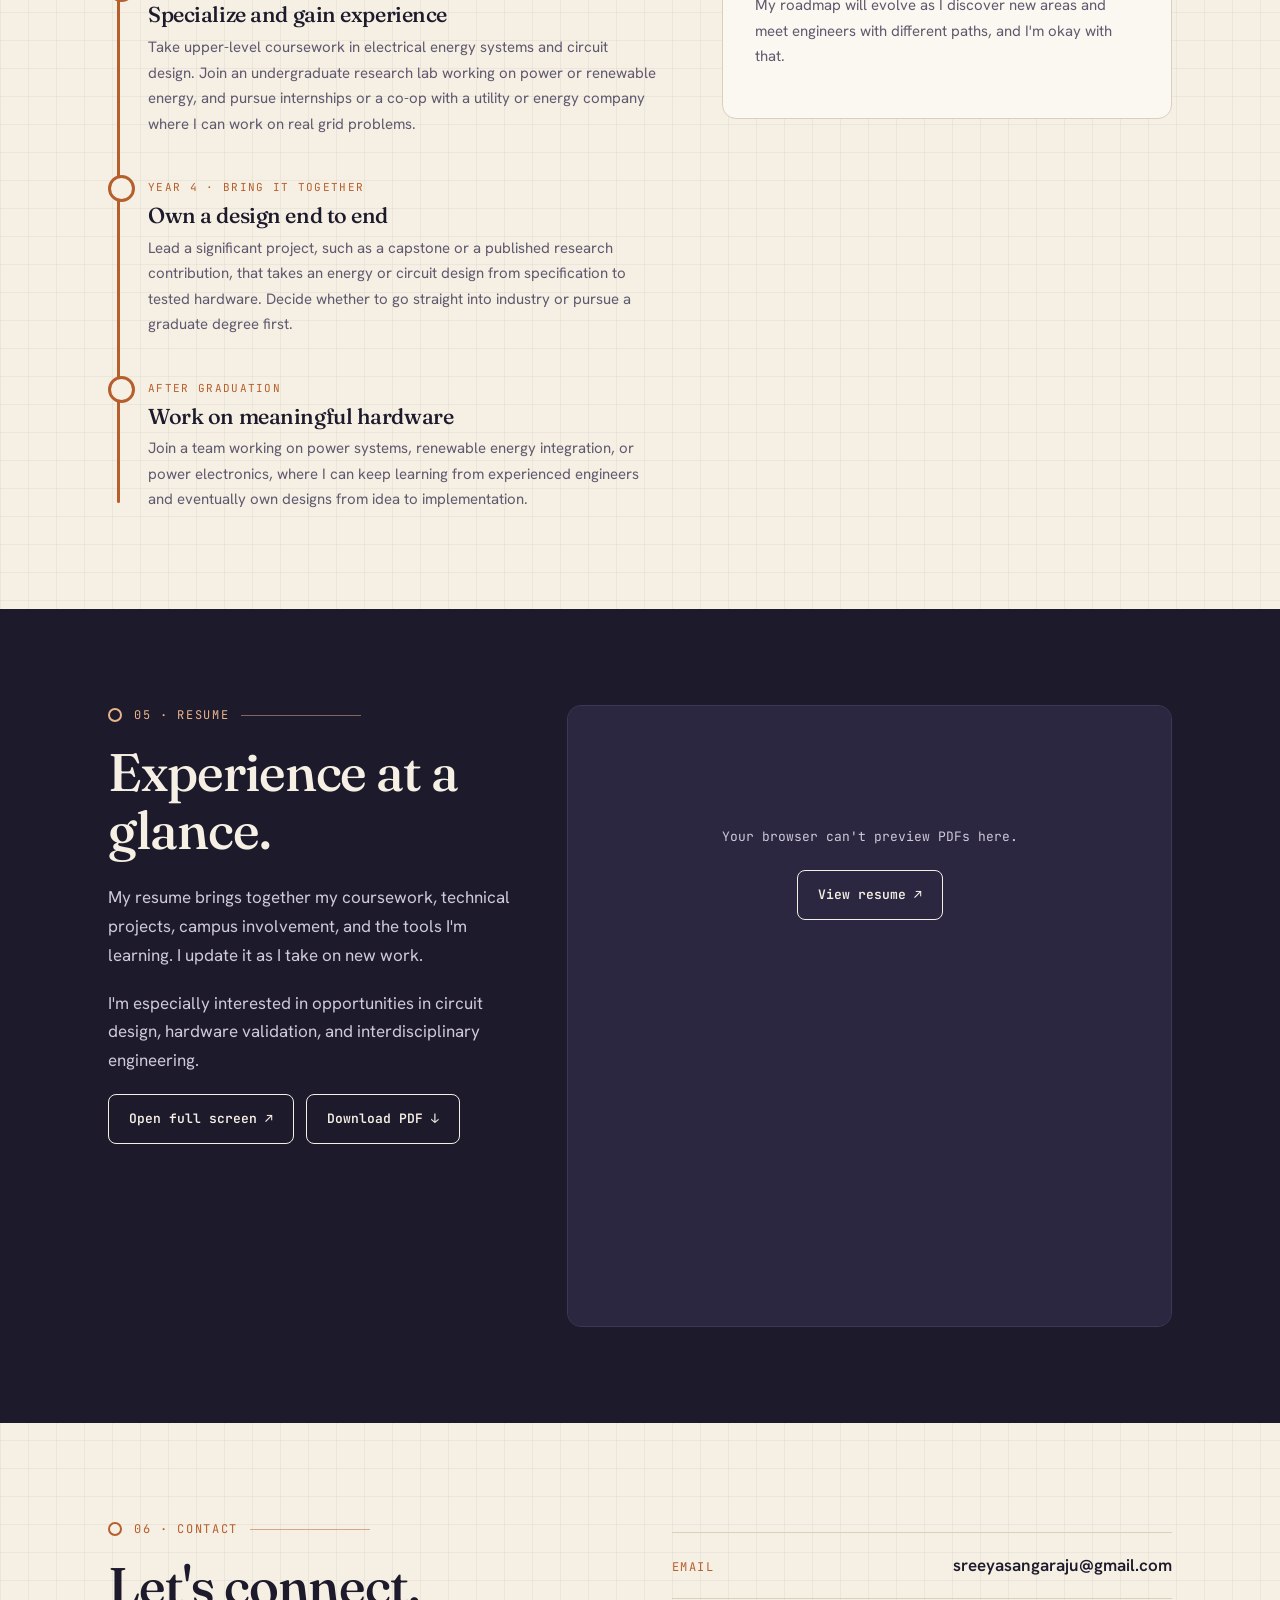
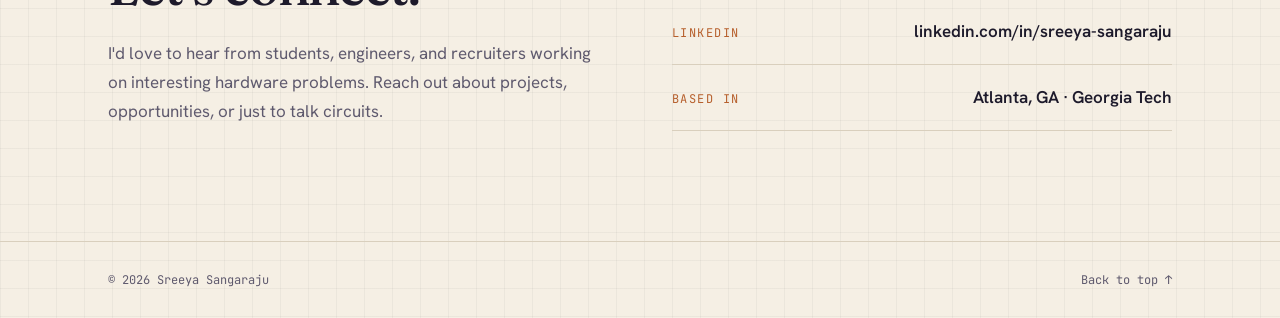
==== commit 6e4001d9: "Add files via upload" ====
--- a/index.html
+++ b/index.html
@@ -102,14 +102,6 @@
       </div>
 
       <aside class="about-side">
-        <!-- EDIT: add images/personal.jpg (a photo of you at an event, in lab, or doing something you enjoy) and update the caption -->
-        <figure>
-          <div class="photo" data-ph="images/personal.jpg">
-            <img src="images/personal.jpg" alt="Sreeya Sangaraju" onerror="this.remove()">
-          </div>
-          <figcaption><b>Fig. 1</b> — [Add a caption]</figcaption>
-        </figure>
-
         <div class="toolbox">
           <h4>Areas I'm exploring</h4>
           <div class="chips">
@@ -155,7 +147,7 @@
       <div class="project-grid">
         <article class="project">
           <!-- EDIT: add a screenshot of your layout as images/ring-oscillator.png -->
-          <div class="photo" data-ph="images/ring-oscillator.png">
+          <div class="photo contain" style="background:#000" data-ph="images/ring-oscillator.png">
             <img src="images/ring-oscillator.png" alt="Layout of a five-stage current-starved ring oscillator in Cadence Virtuoso" onerror="this.remove()">
           </div>
           <div class="project-body">
@@ -170,7 +162,7 @@
 
         <article class="project">
           <!-- EDIT: add your schematic screenshot as images/diff-amp.png -->
-          <div class="photo" data-ph="images/diff-amp.png">
+          <div class="photo contain" style="background:#fff" data-ph="images/diff-amp.png">
             <img src="images/diff-amp.png" alt="Schematic of a nine-transistor differential amplifier" onerror="this.remove()">
           </div>
           <div class="project-body">
@@ -185,7 +177,7 @@
 
         <article class="project">
           <!-- EDIT: add a photo of your kit or prototype as images/wild-strike.png -->
-          <div class="photo" data-ph="images/wild-strike.png">
+          <div class="photo contain" style="background:#f3c9c9" data-ph="images/wild-strike.png">
             <img src="images/wild-strike.png" alt="Wild S.T.R.I.K.E. wildfire-prevention kit prototype" onerror="this.remove()">
           </div>
           <div class="project-body">
@@ -200,7 +192,7 @@
 
         <article class="project">
           <!-- EDIT: add a chart or screenshot from your model as images/water-quality.png -->
-          <div class="photo" data-ph="images/water-quality.png">
+          <div class="photo contain" style="background:#fff" data-ph="images/water-quality.png">
             <img src="images/water-quality.png" alt="Water quality prediction results chart" onerror="this.remove()">
           </div>
           <div class="project-body">
--- a/style.css
+++ b/style.css
@@ -108,6 +108,8 @@
   font-family: var(--mono); font-size: 12px; color: var(--muted); padding: 16px; text-align: center;
 }
 .photo img { position: absolute; inset: 0; width: 100%; height: 100%; object-fit: cover; }
+.photo.contain img { object-fit: contain; padding: 10px; }
+.photo.contain::before { content: none; }
 figure { margin: 0; }
 figcaption { font-family: var(--mono); font-size: 12px; color: var(--muted); margin-top: 10px; }
 figcaption b { color: var(--copper); font-weight: 600; }
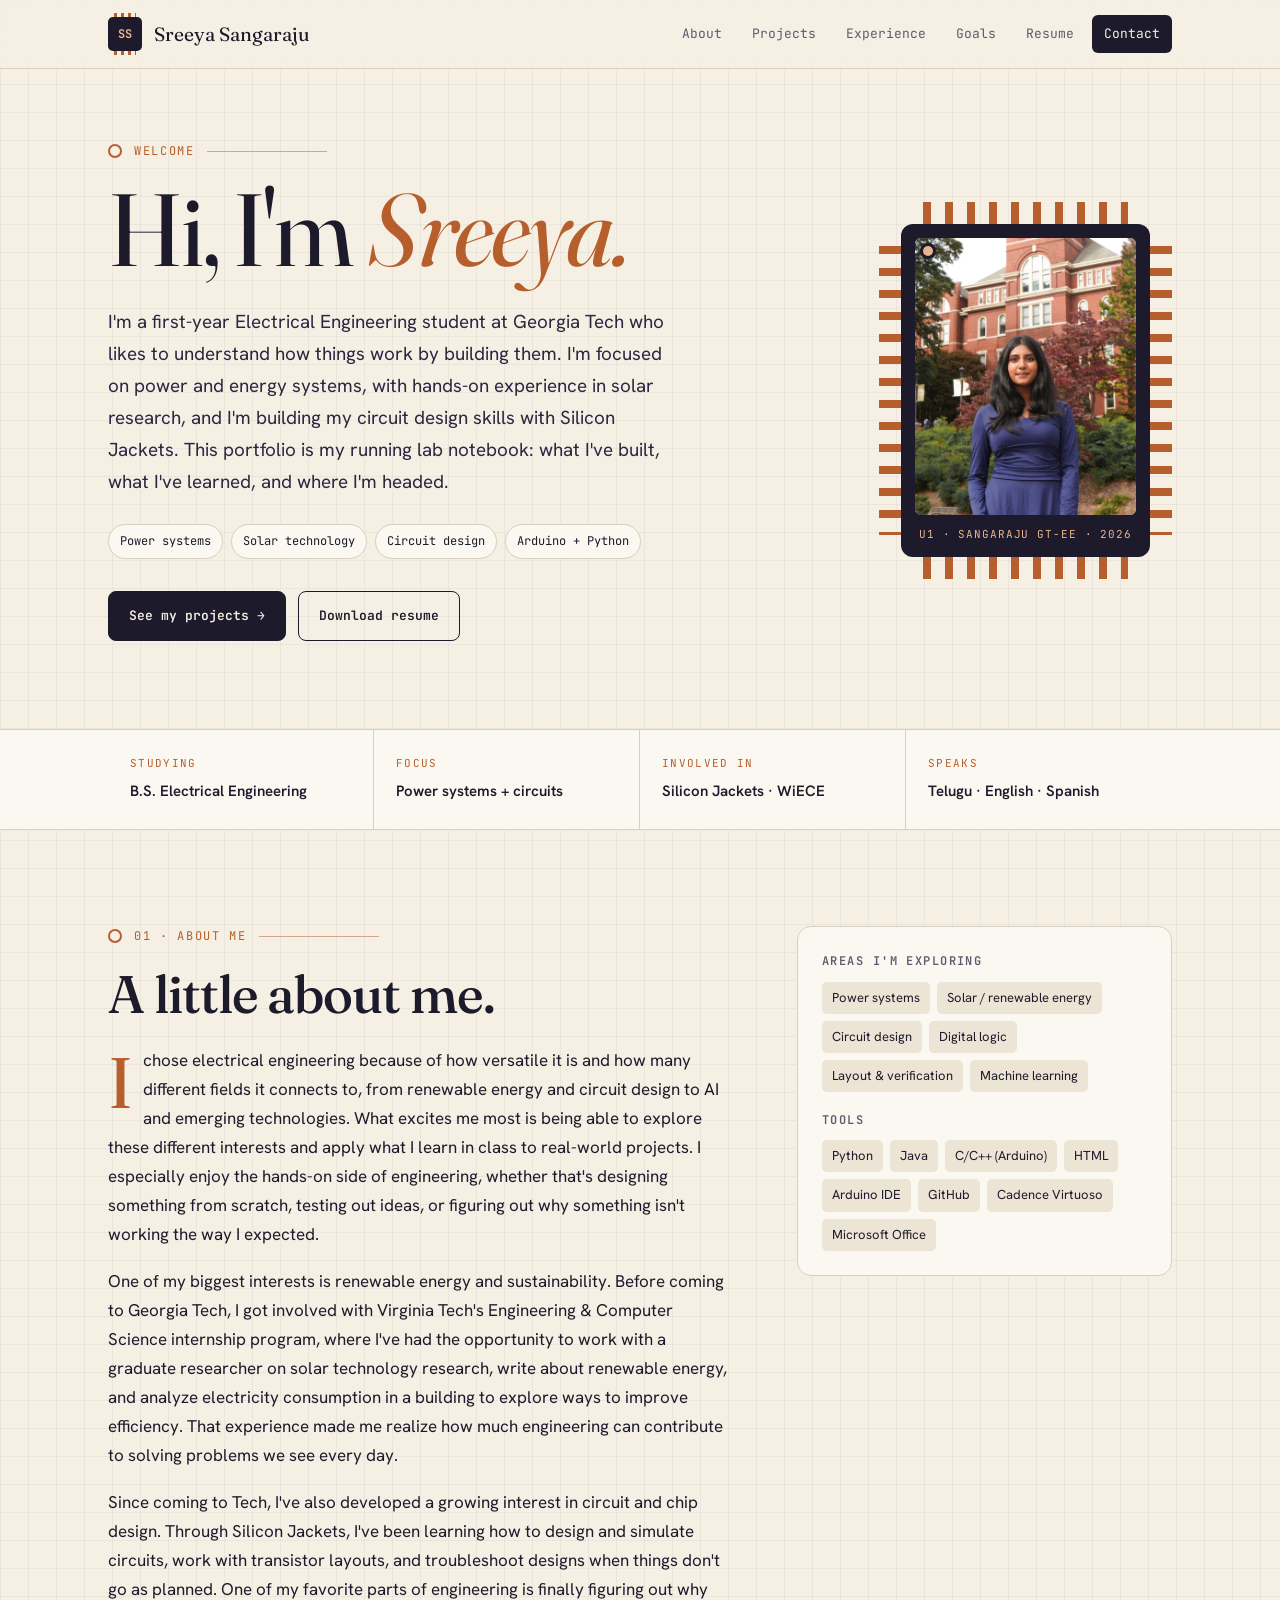
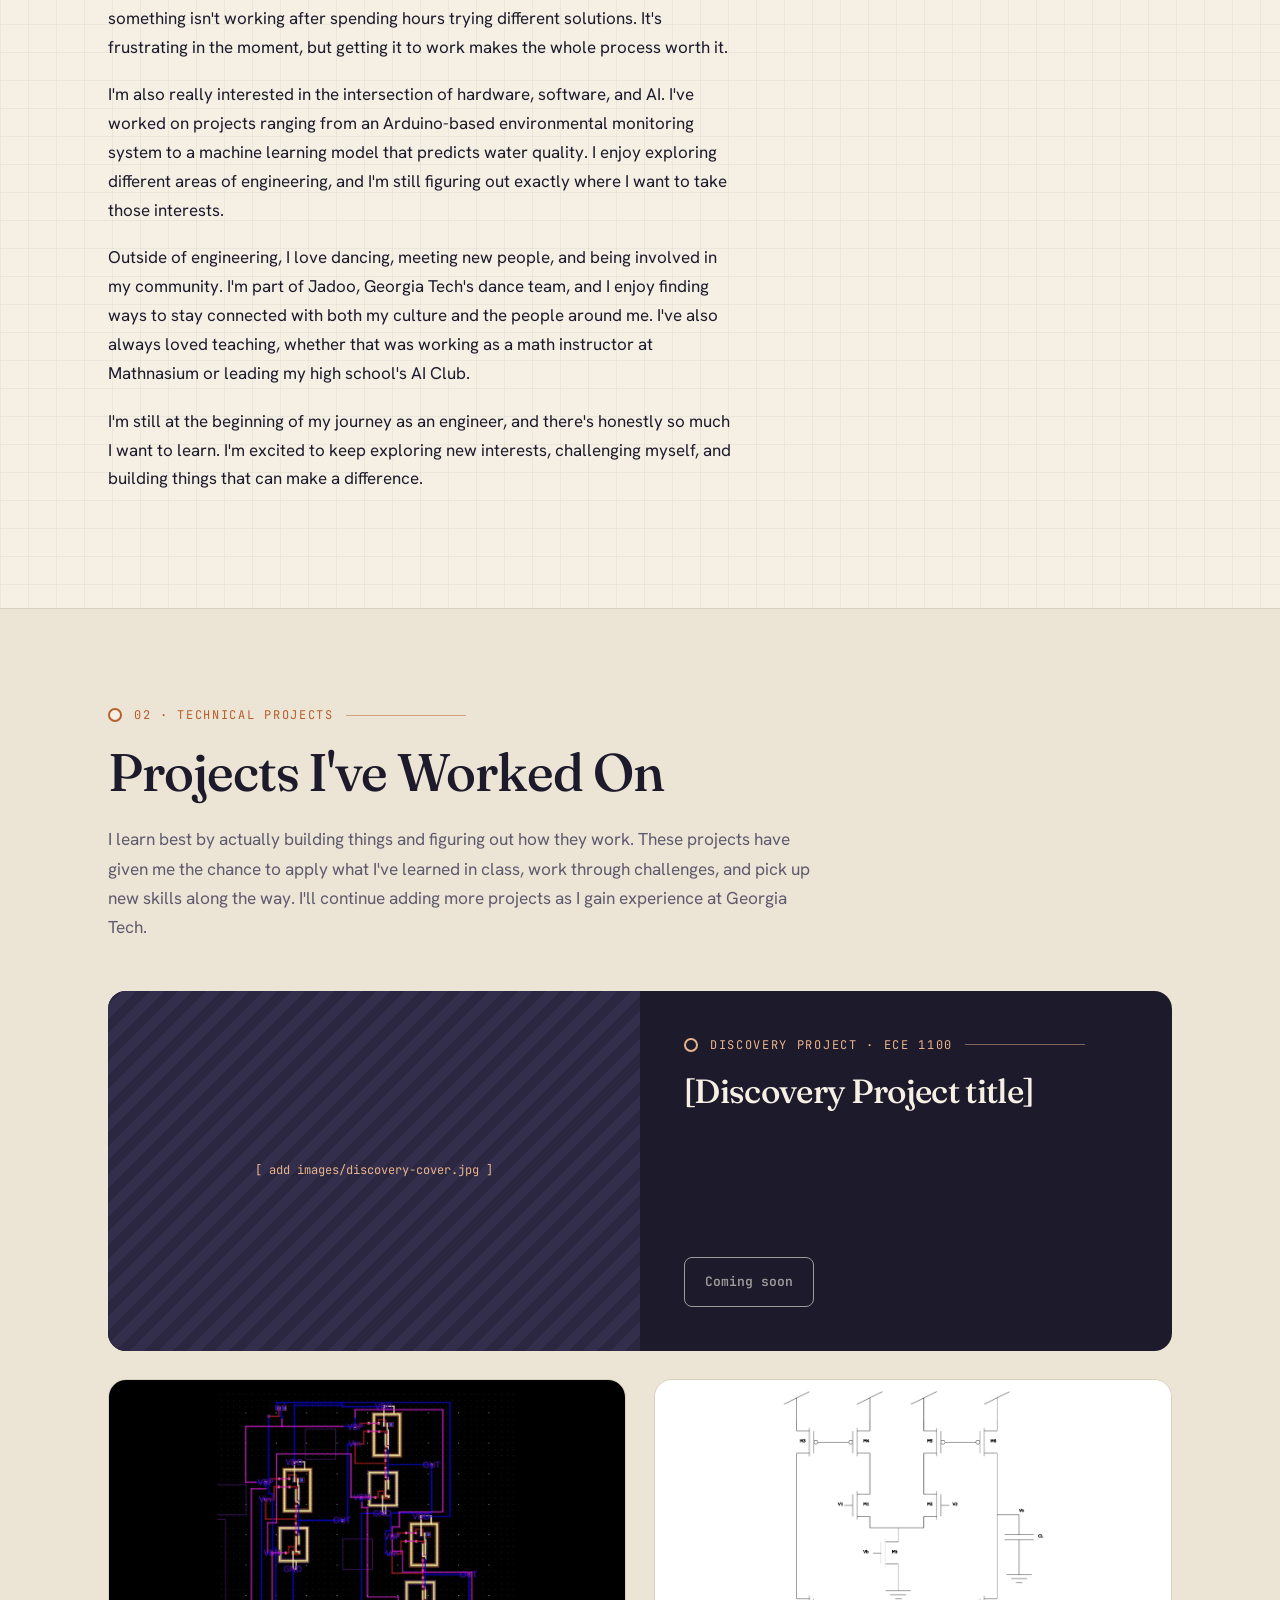
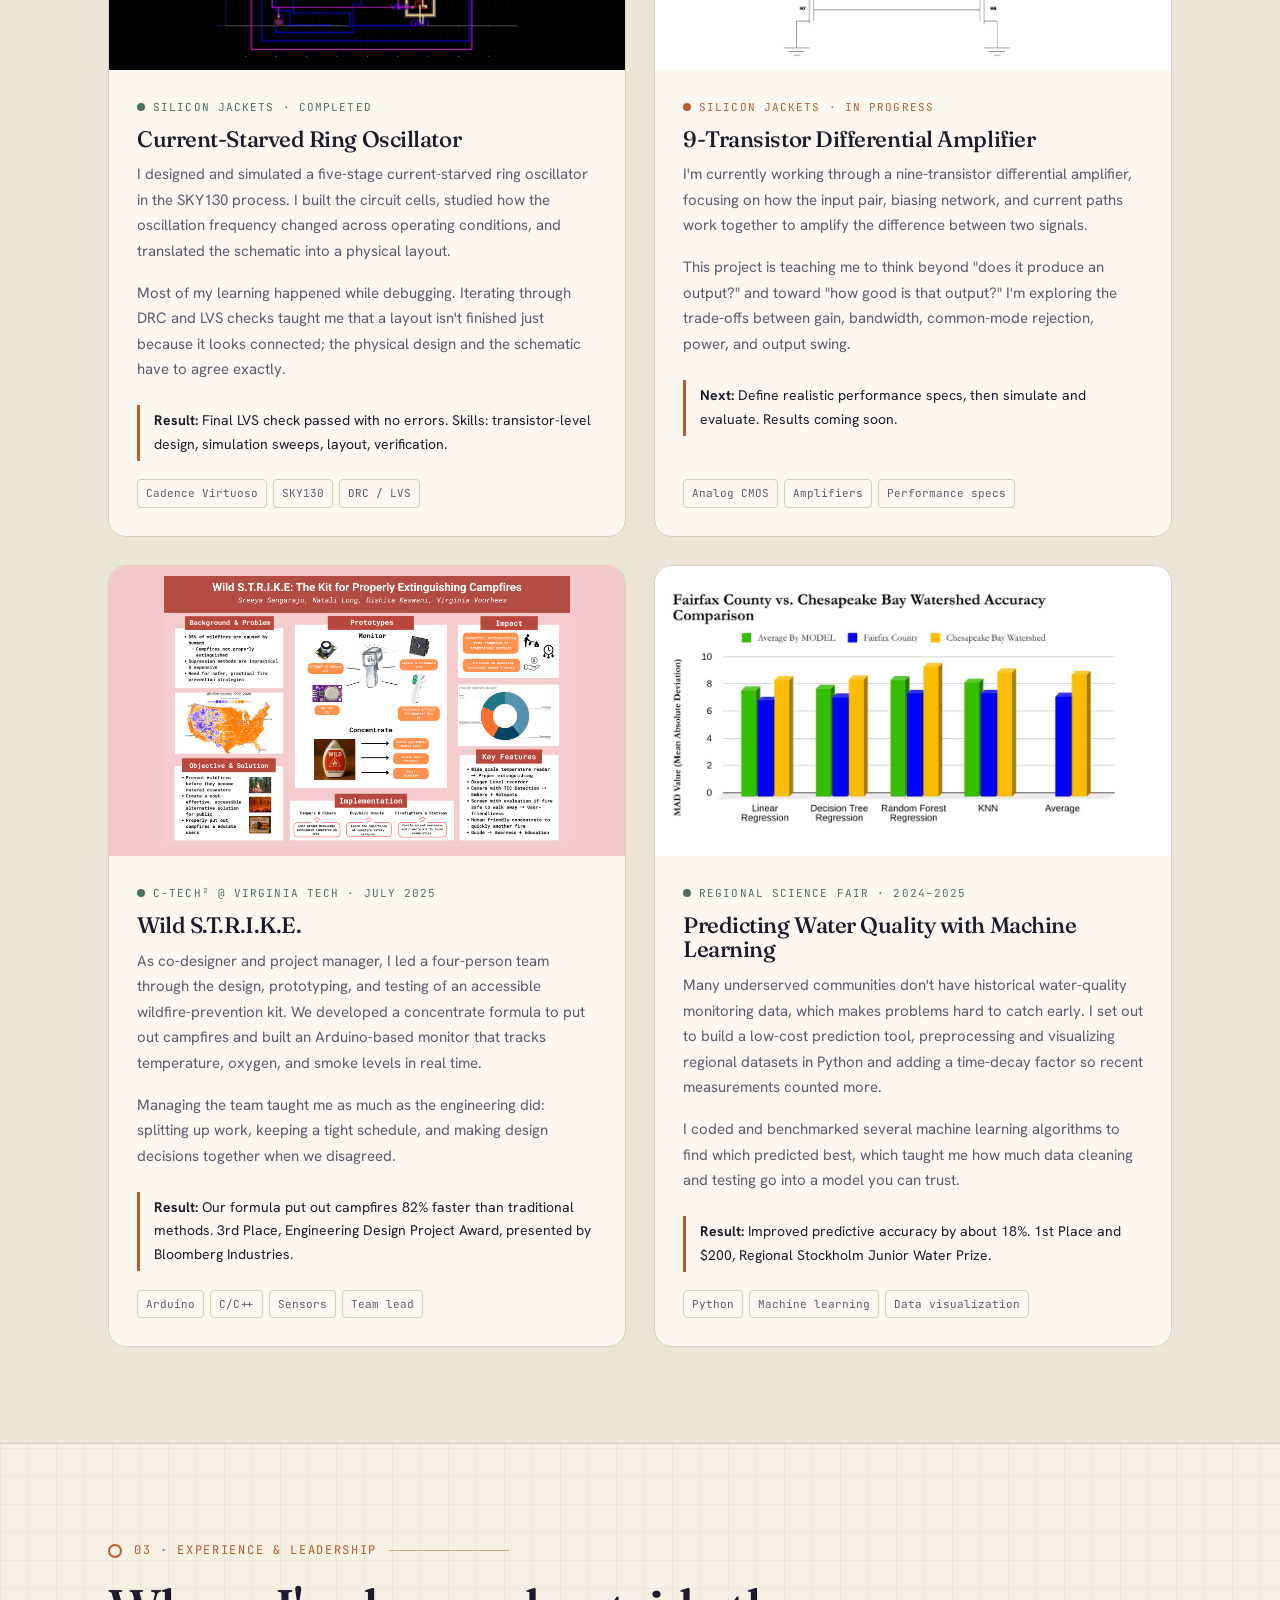
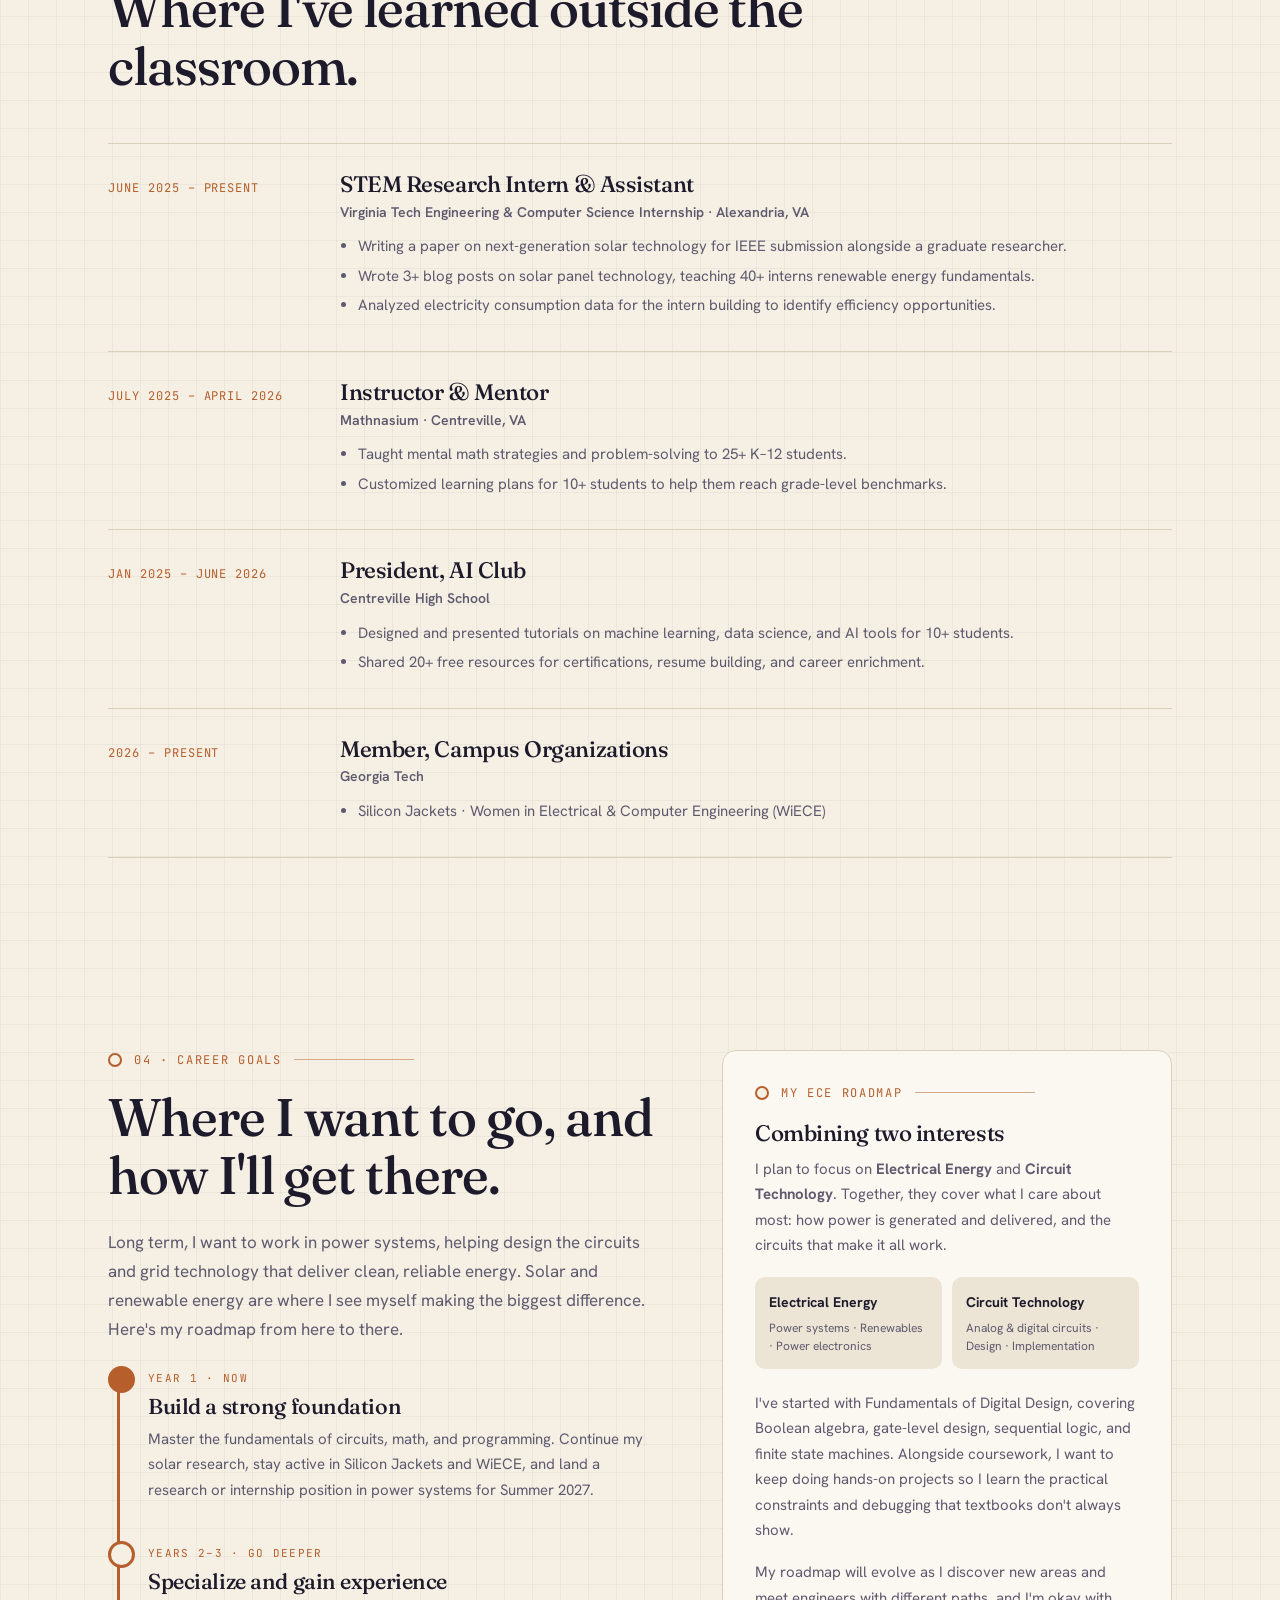
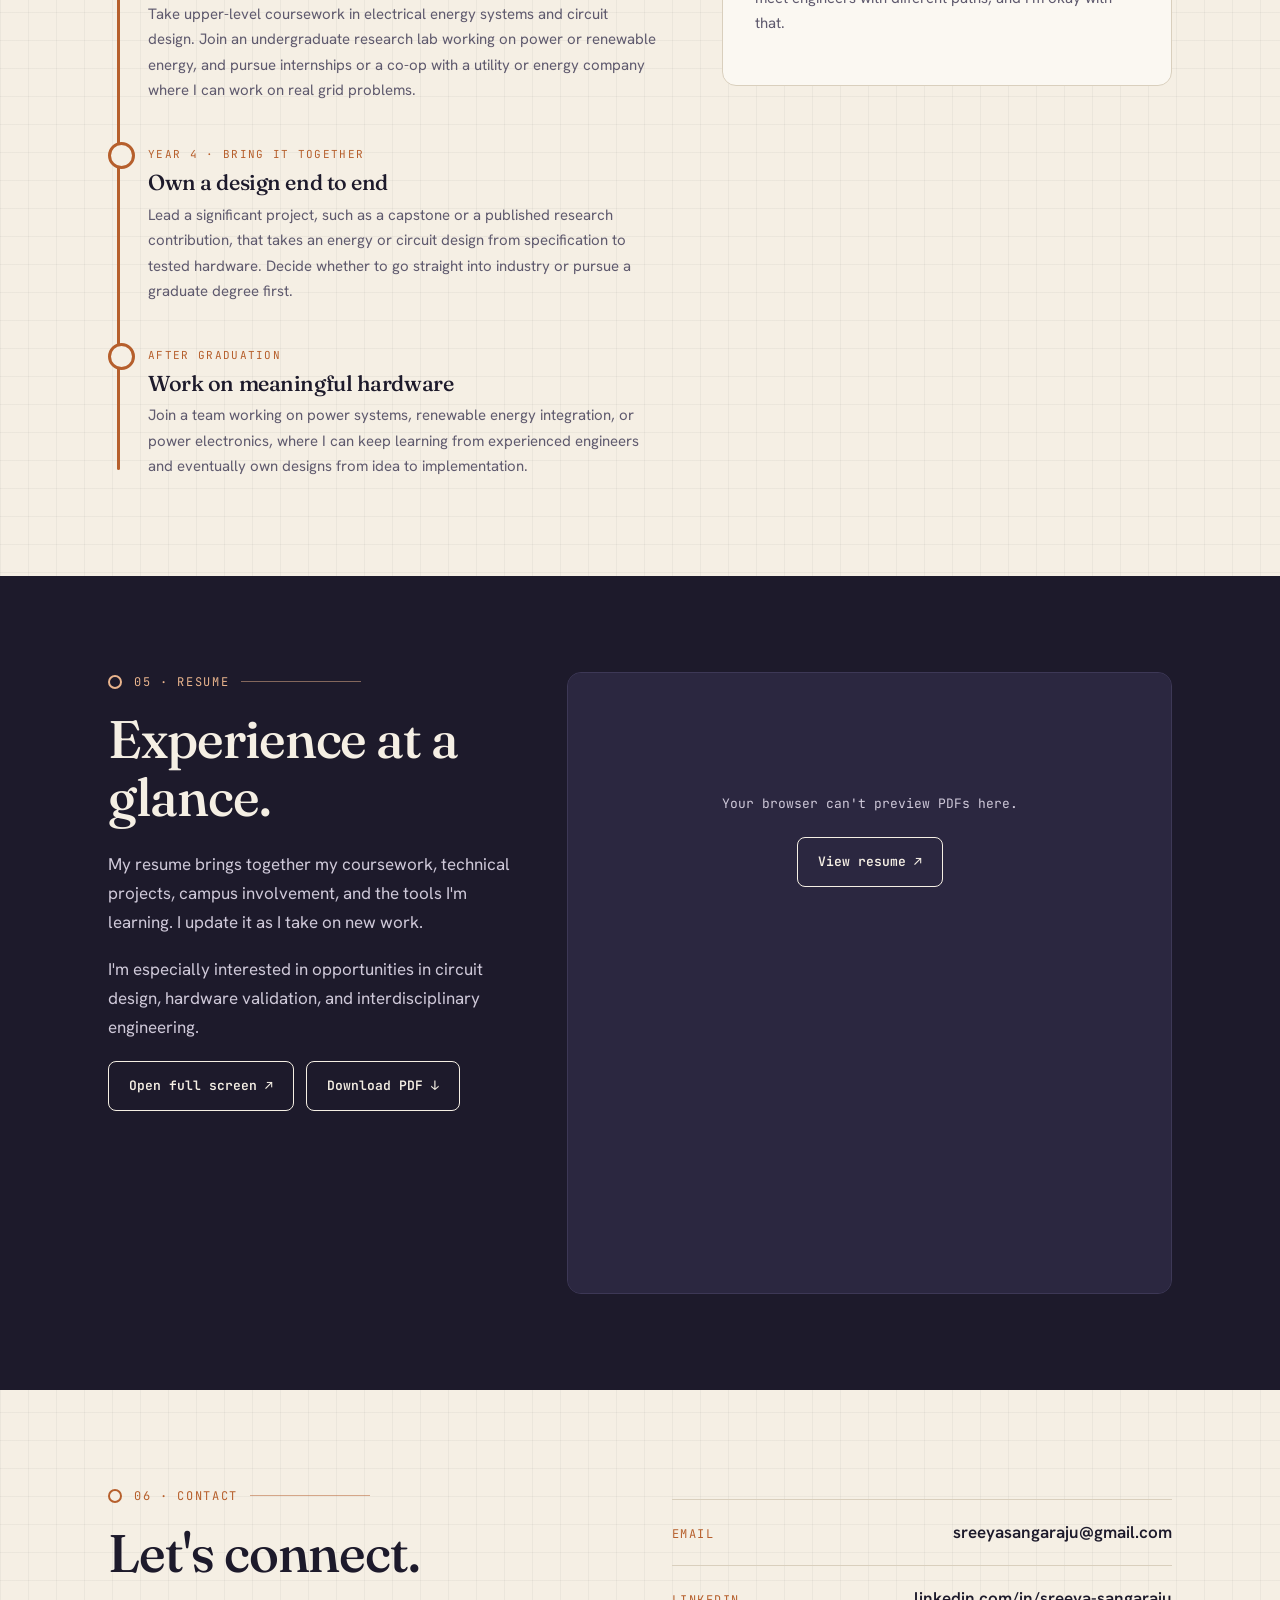
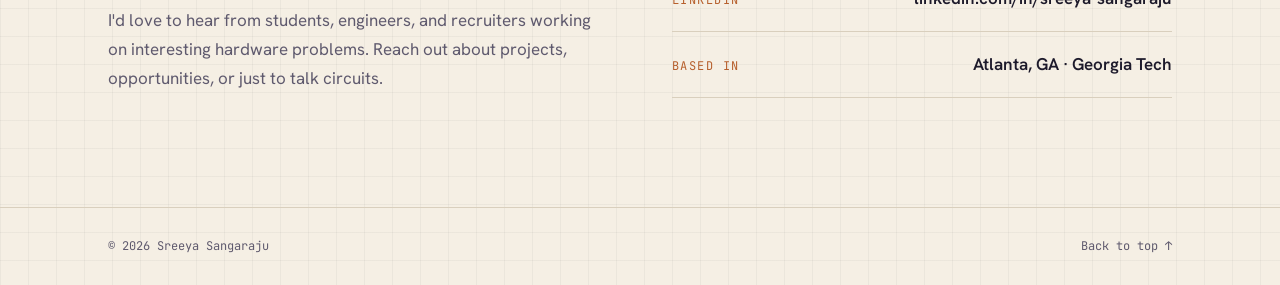
==== commit fa6126b2: "Update index.html" ====
--- a/index.html
+++ b/index.html
@@ -136,8 +136,6 @@
         <div class="feature-body">
           <div class="label">Discovery Project · ECE 1100</div>
           <h3>[Discovery Project title]</h3>
-          <p>[One or two sentences on what your project is and what problem it tackles.]</p>
-          <p>Full write-up, photos, and results coming before the Discovery Project Showcase.</p>
           <!-- EDIT: when your write-up is ready, replace the span below with:
                <a class="btn light" href="discovery-project.html">Read the full project →</a> -->
           <div class="actions"><span class="btn light" style="opacity:.6;cursor:default" aria-disabled="true">Coming soon</span></div>
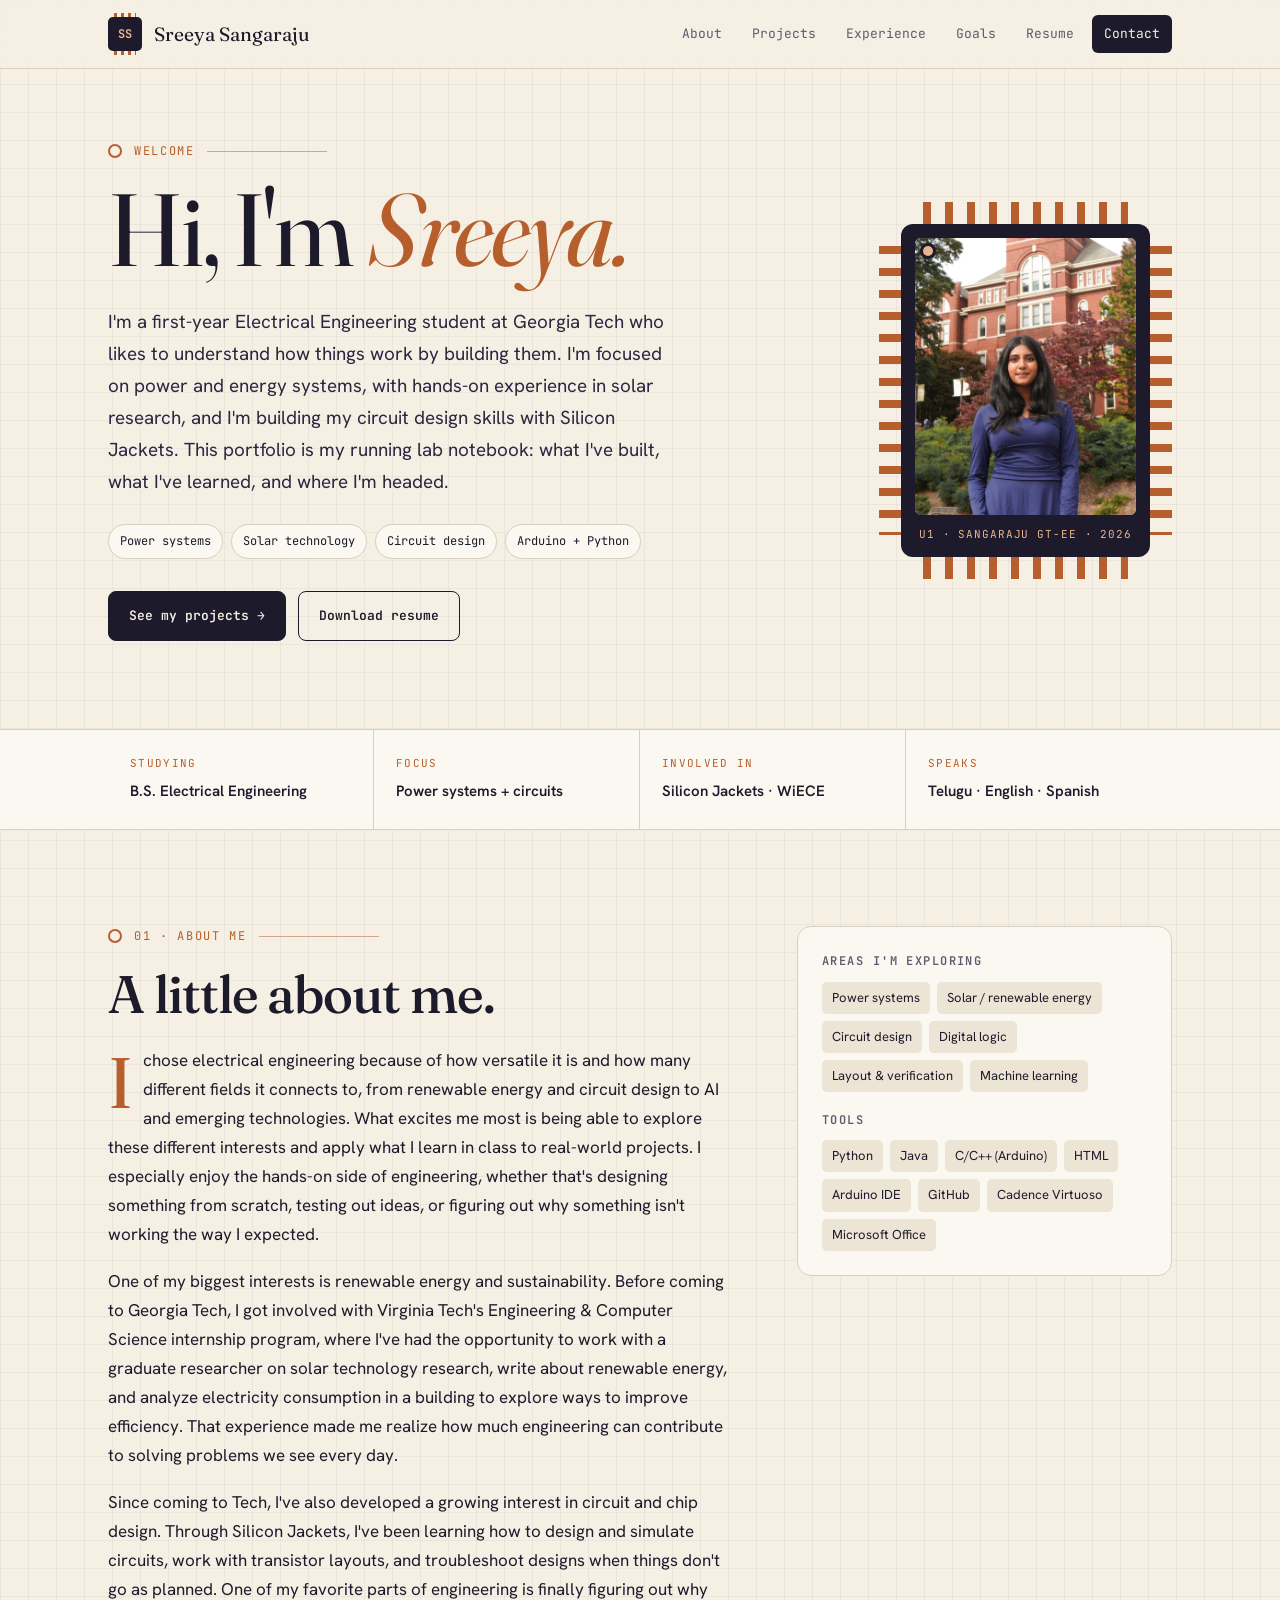
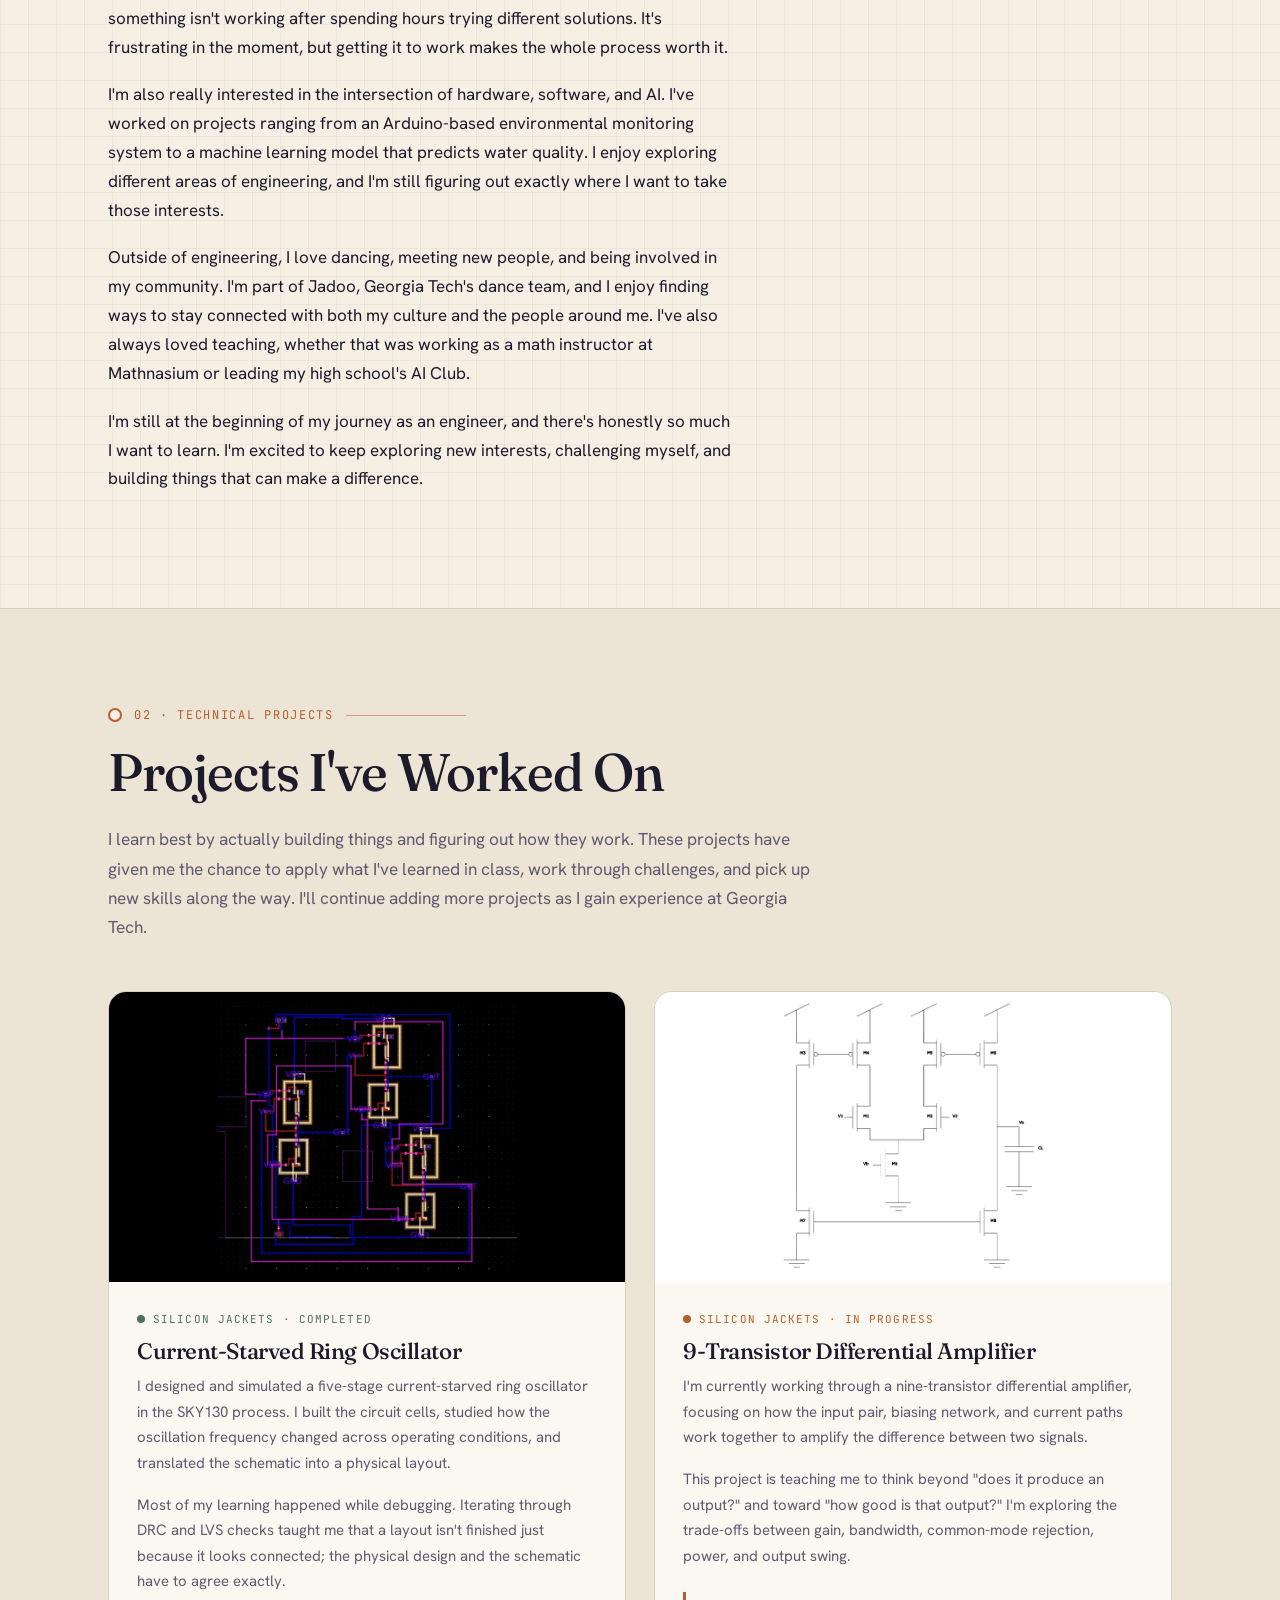
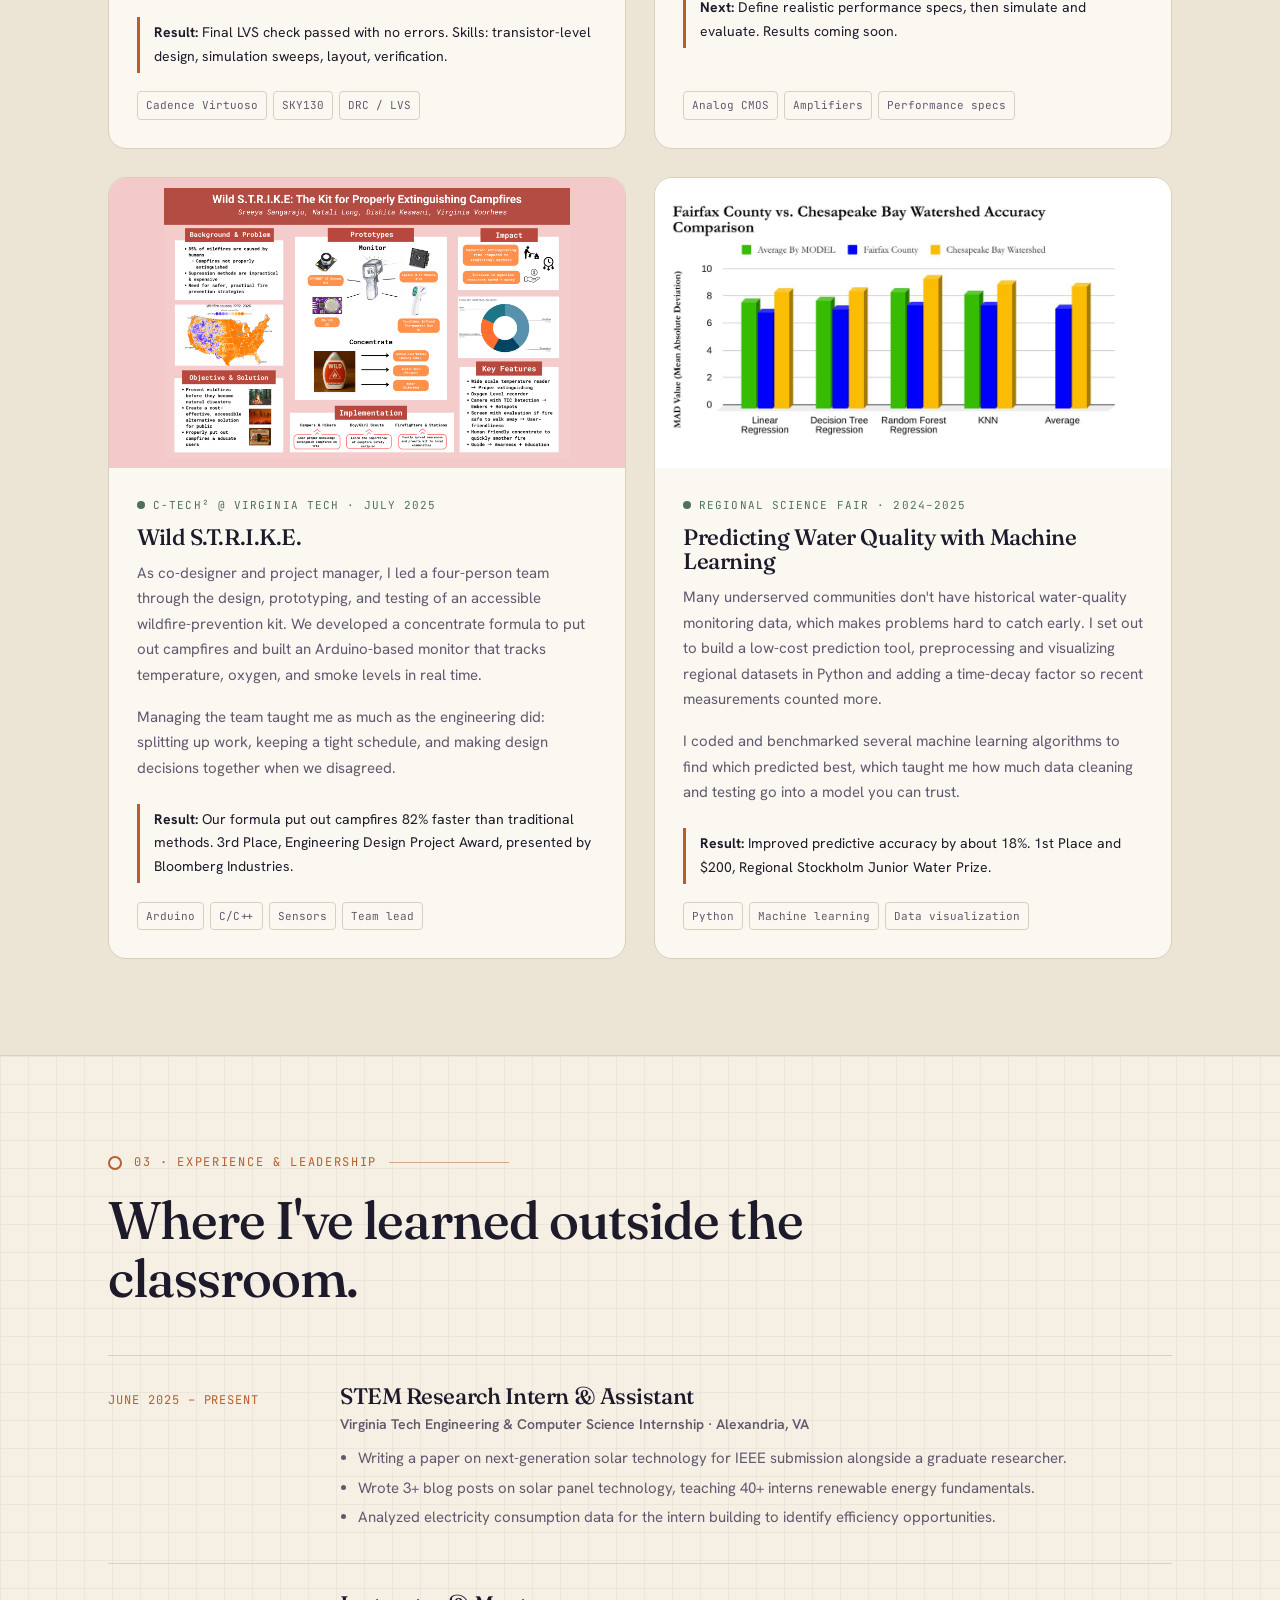
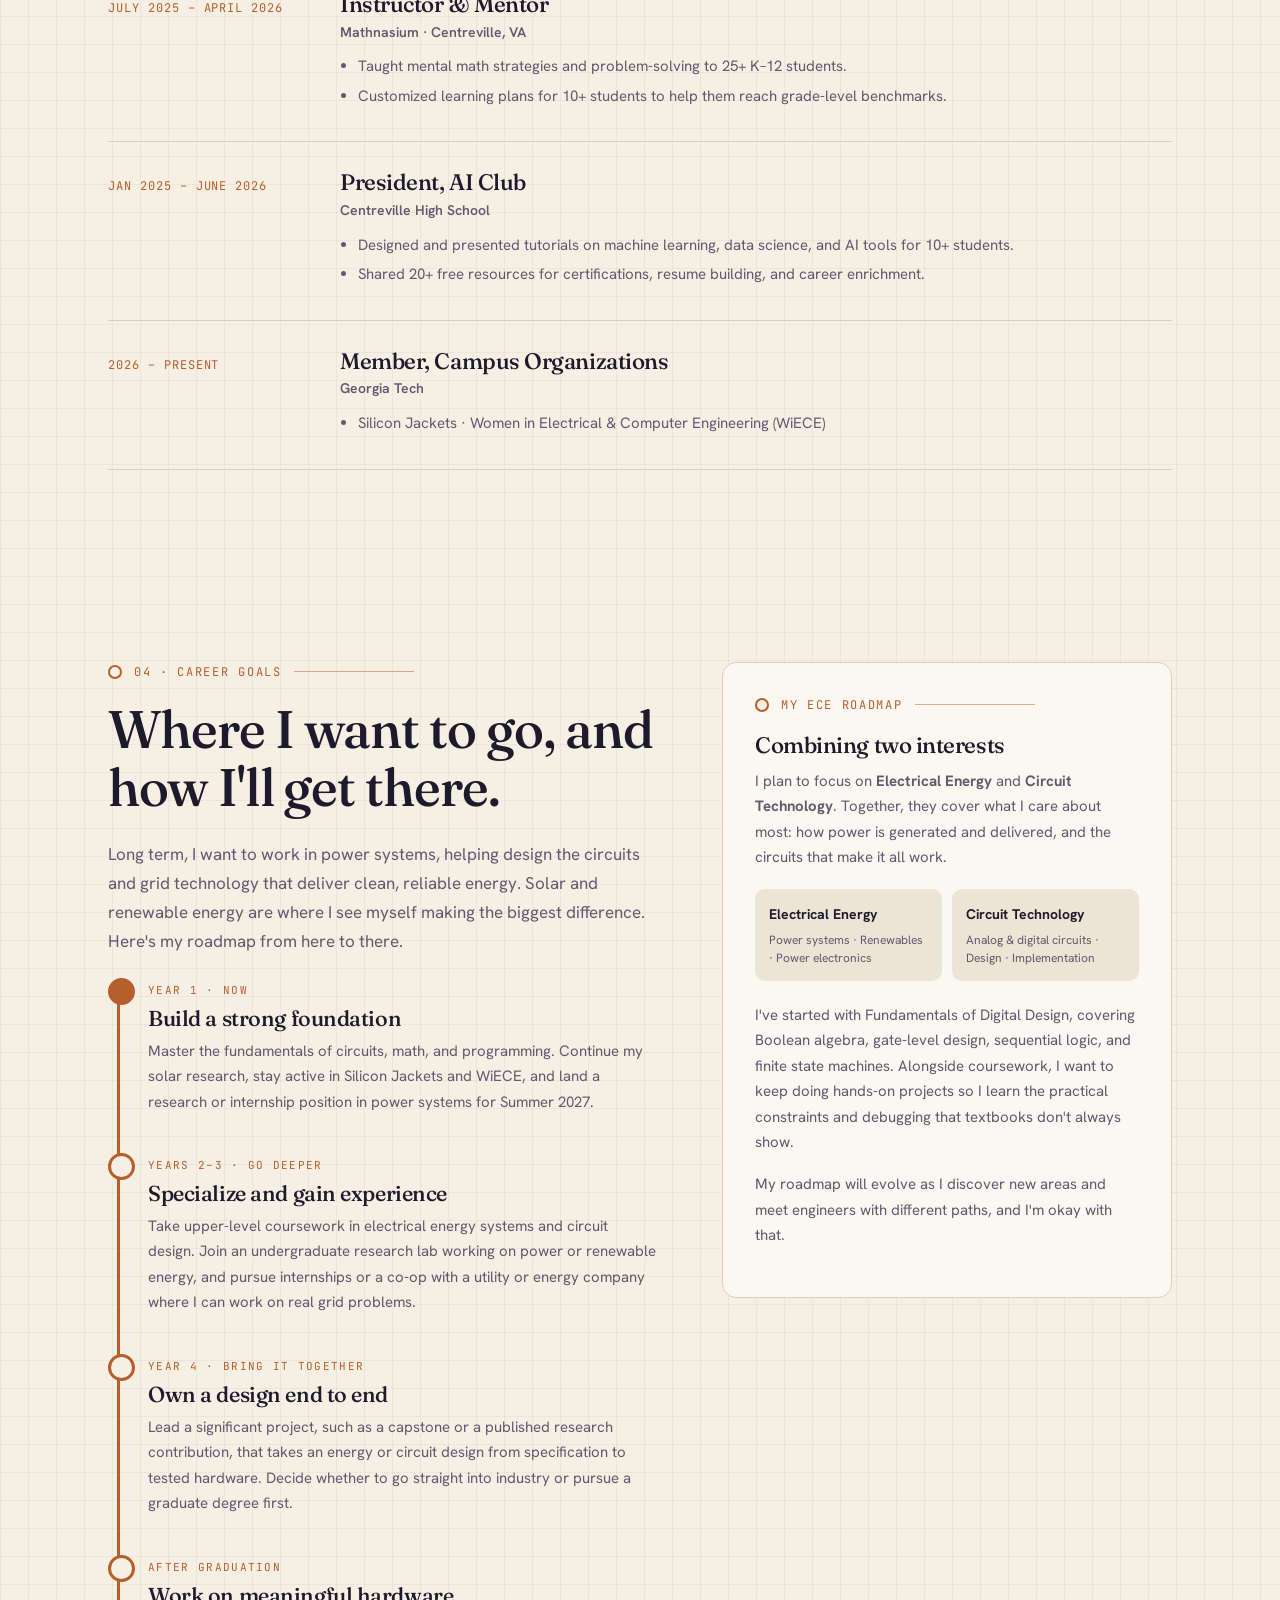
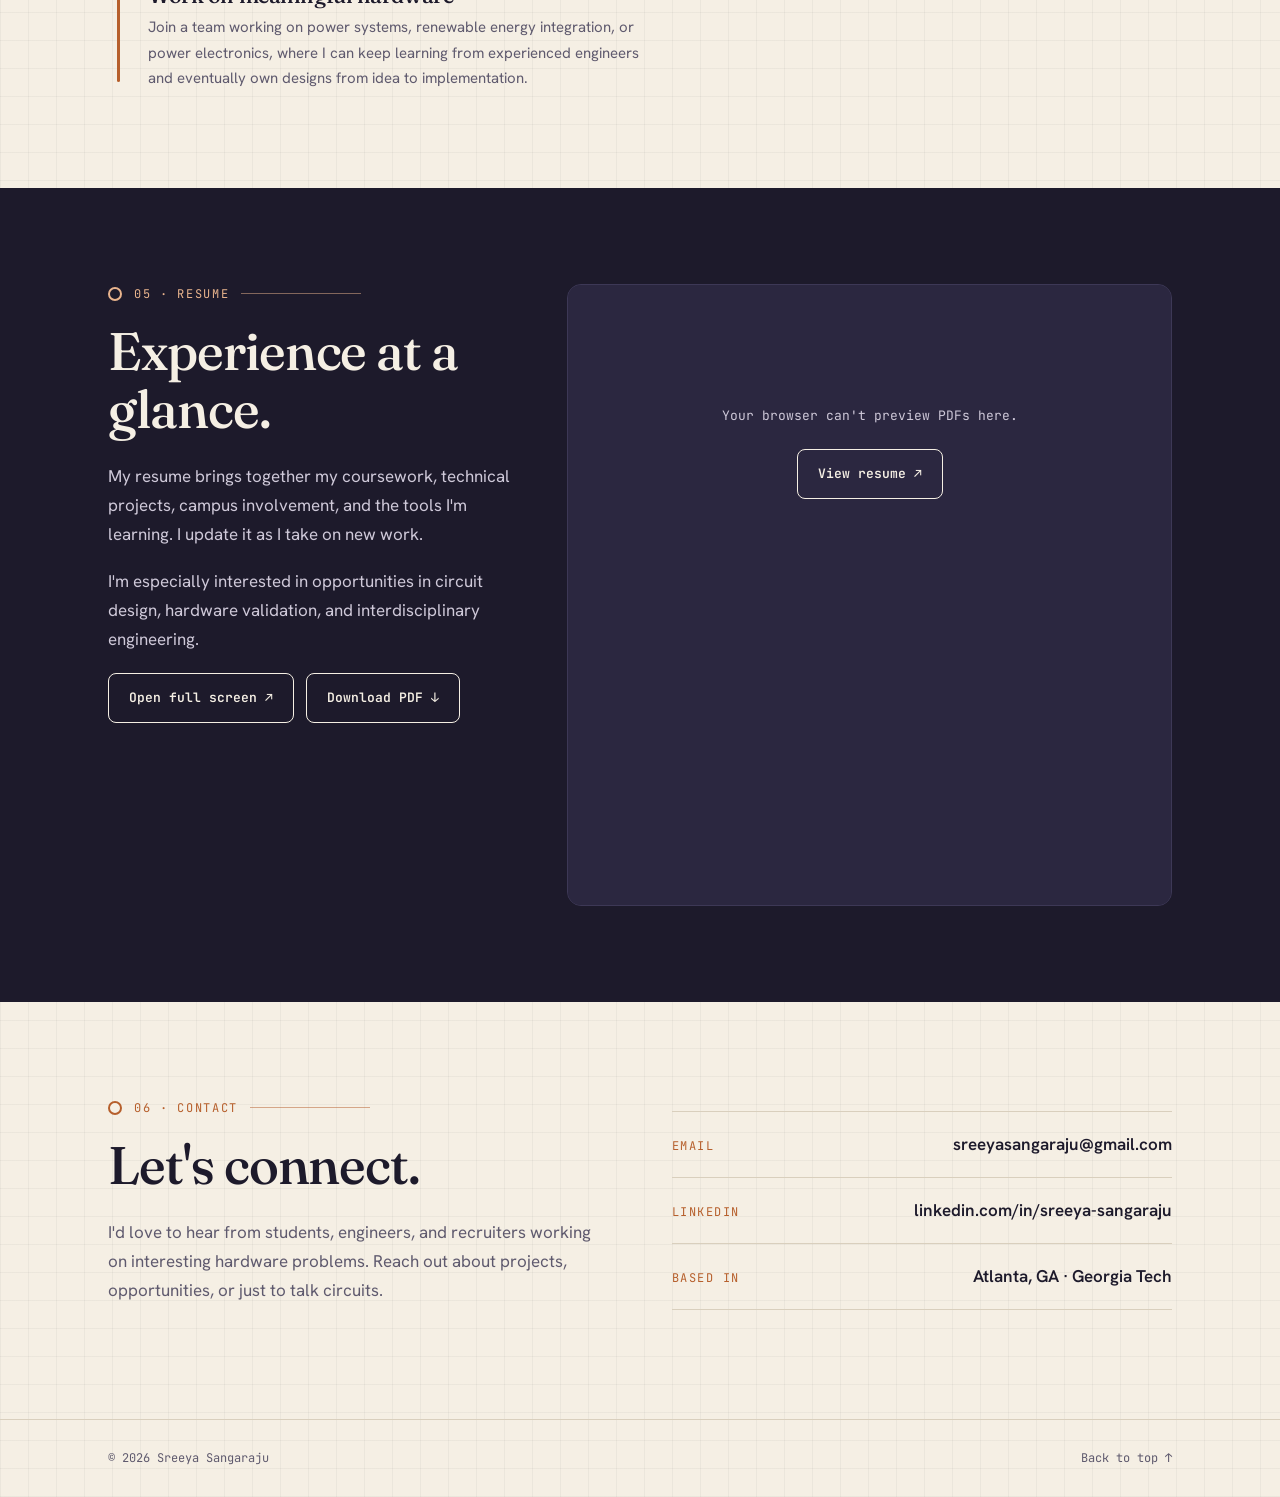
==== commit 6445f69f: "Update index.html" ====
--- a/index.html
+++ b/index.html
@@ -127,20 +127,7 @@
         <p>I learn best by actually building things and figuring out how they work. These projects have given me the chance to apply what I've learned in class, work through challenges, and pick up new skills along the way. I'll continue adding more projects as I gain experience at Georgia Tech.</p>
       </div>
 
-      <!-- Featured: Discovery Project (REQUIRED by the Discovery Project Showcase).
-           EDIT: replace the title and the two sentences with your project. -->
-      <article class="feature">
-        <div class="photo" data-ph="images/discovery-cover.jpg">
-          <img src="images/discovery-cover.jpg" alt="My ECE 1100 Discovery Project" onerror="this.remove()">
-        </div>
-        <div class="feature-body">
-          <div class="label">Discovery Project · ECE 1100</div>
-          <h3>[Discovery Project title]</h3>
-          <!-- EDIT: when your write-up is ready, replace the span below with:
-               <a class="btn light" href="discovery-project.html">Read the full project →</a> -->
-          <div class="actions"><span class="btn light" style="opacity:.6;cursor:default" aria-disabled="true">Coming soon</span></div>
-        </div>
-      </article>
+      <!-- Discovery Project Feature goes here (add before the Showcase). -->
 
       <div class="project-grid">
         <article class="project">
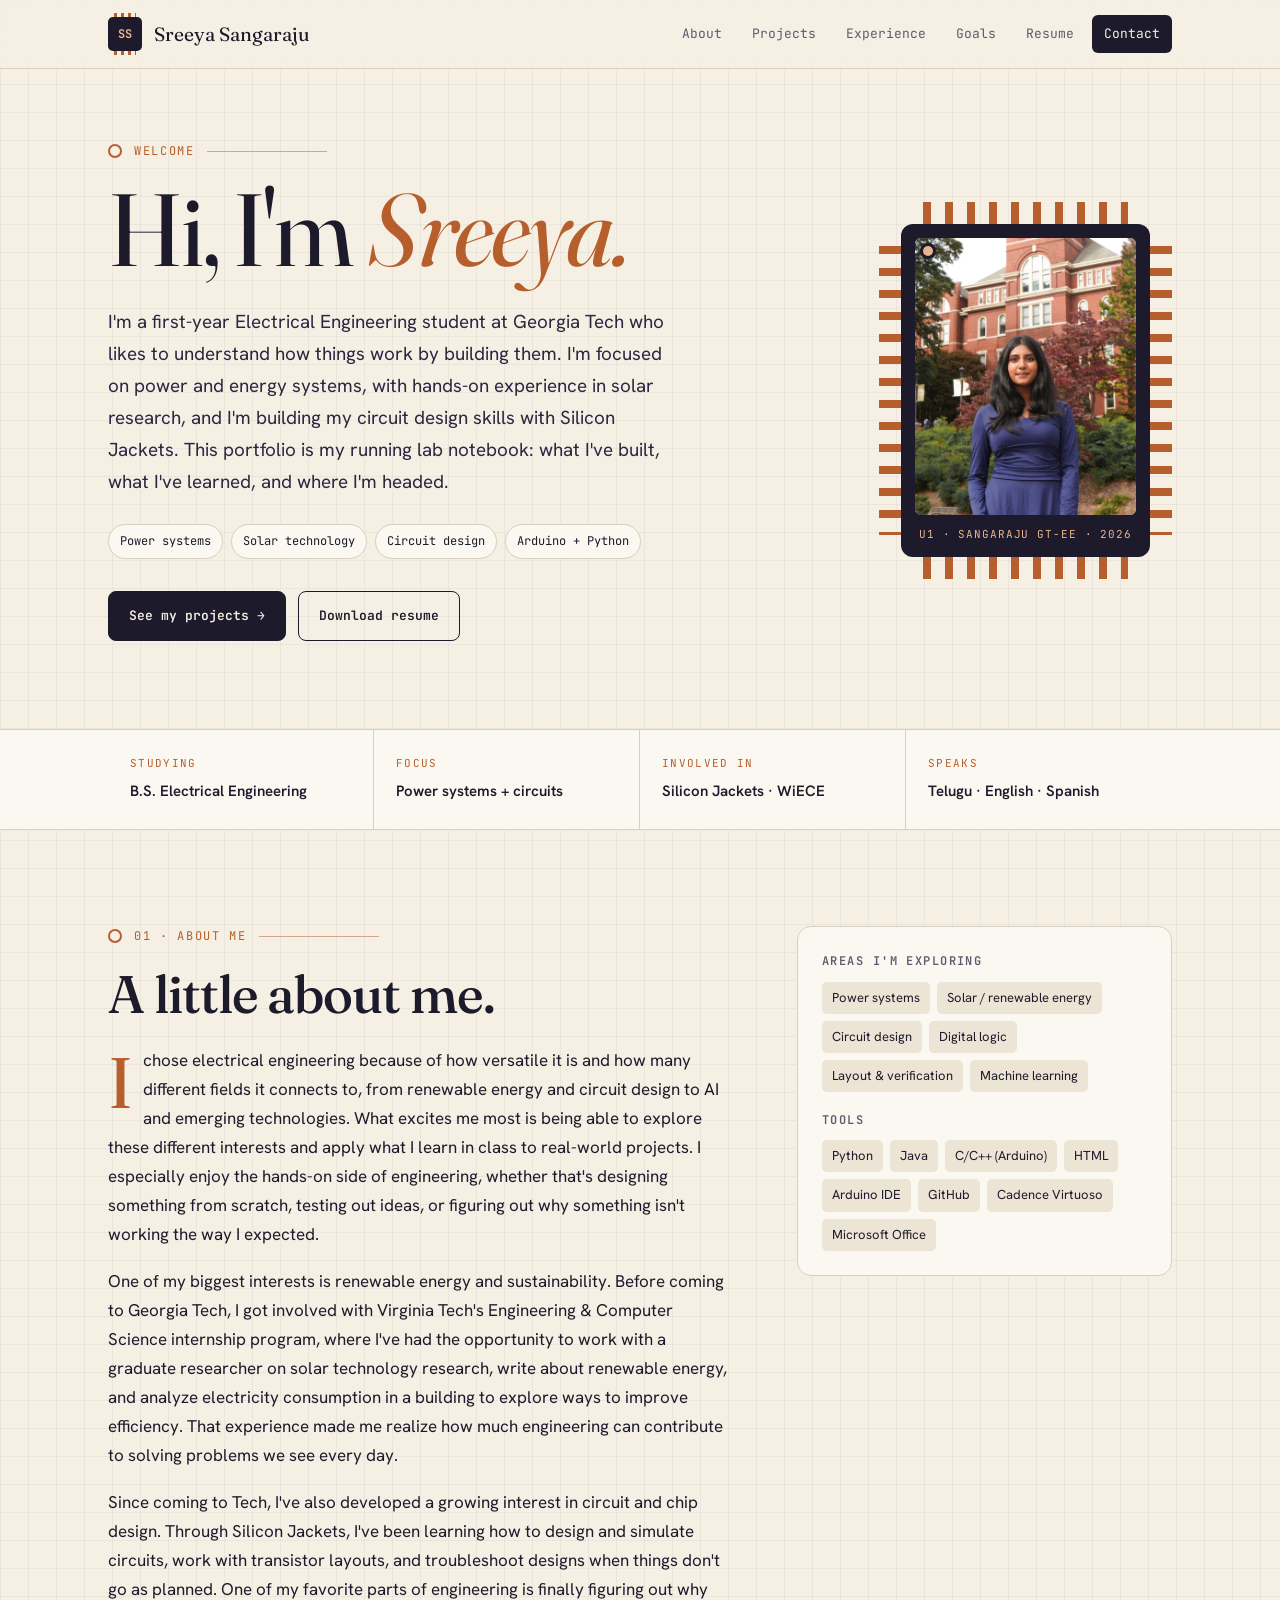
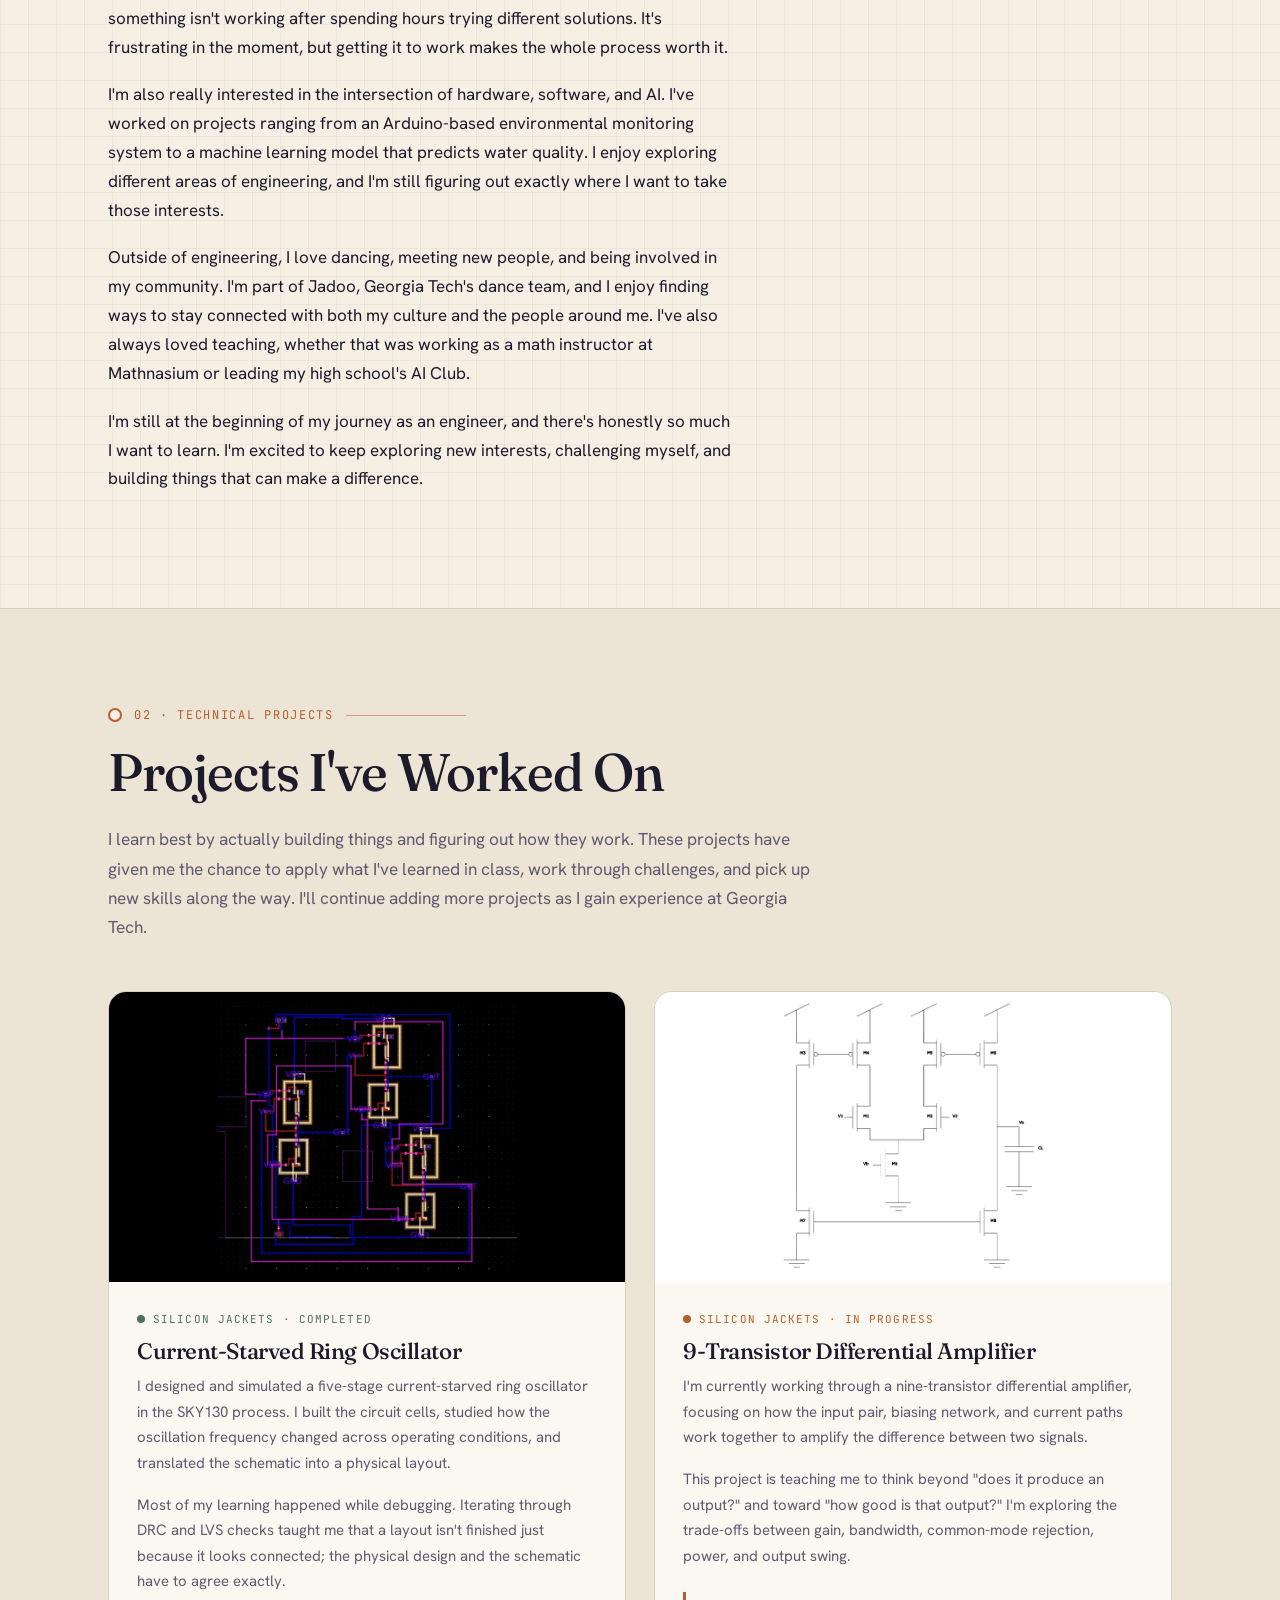
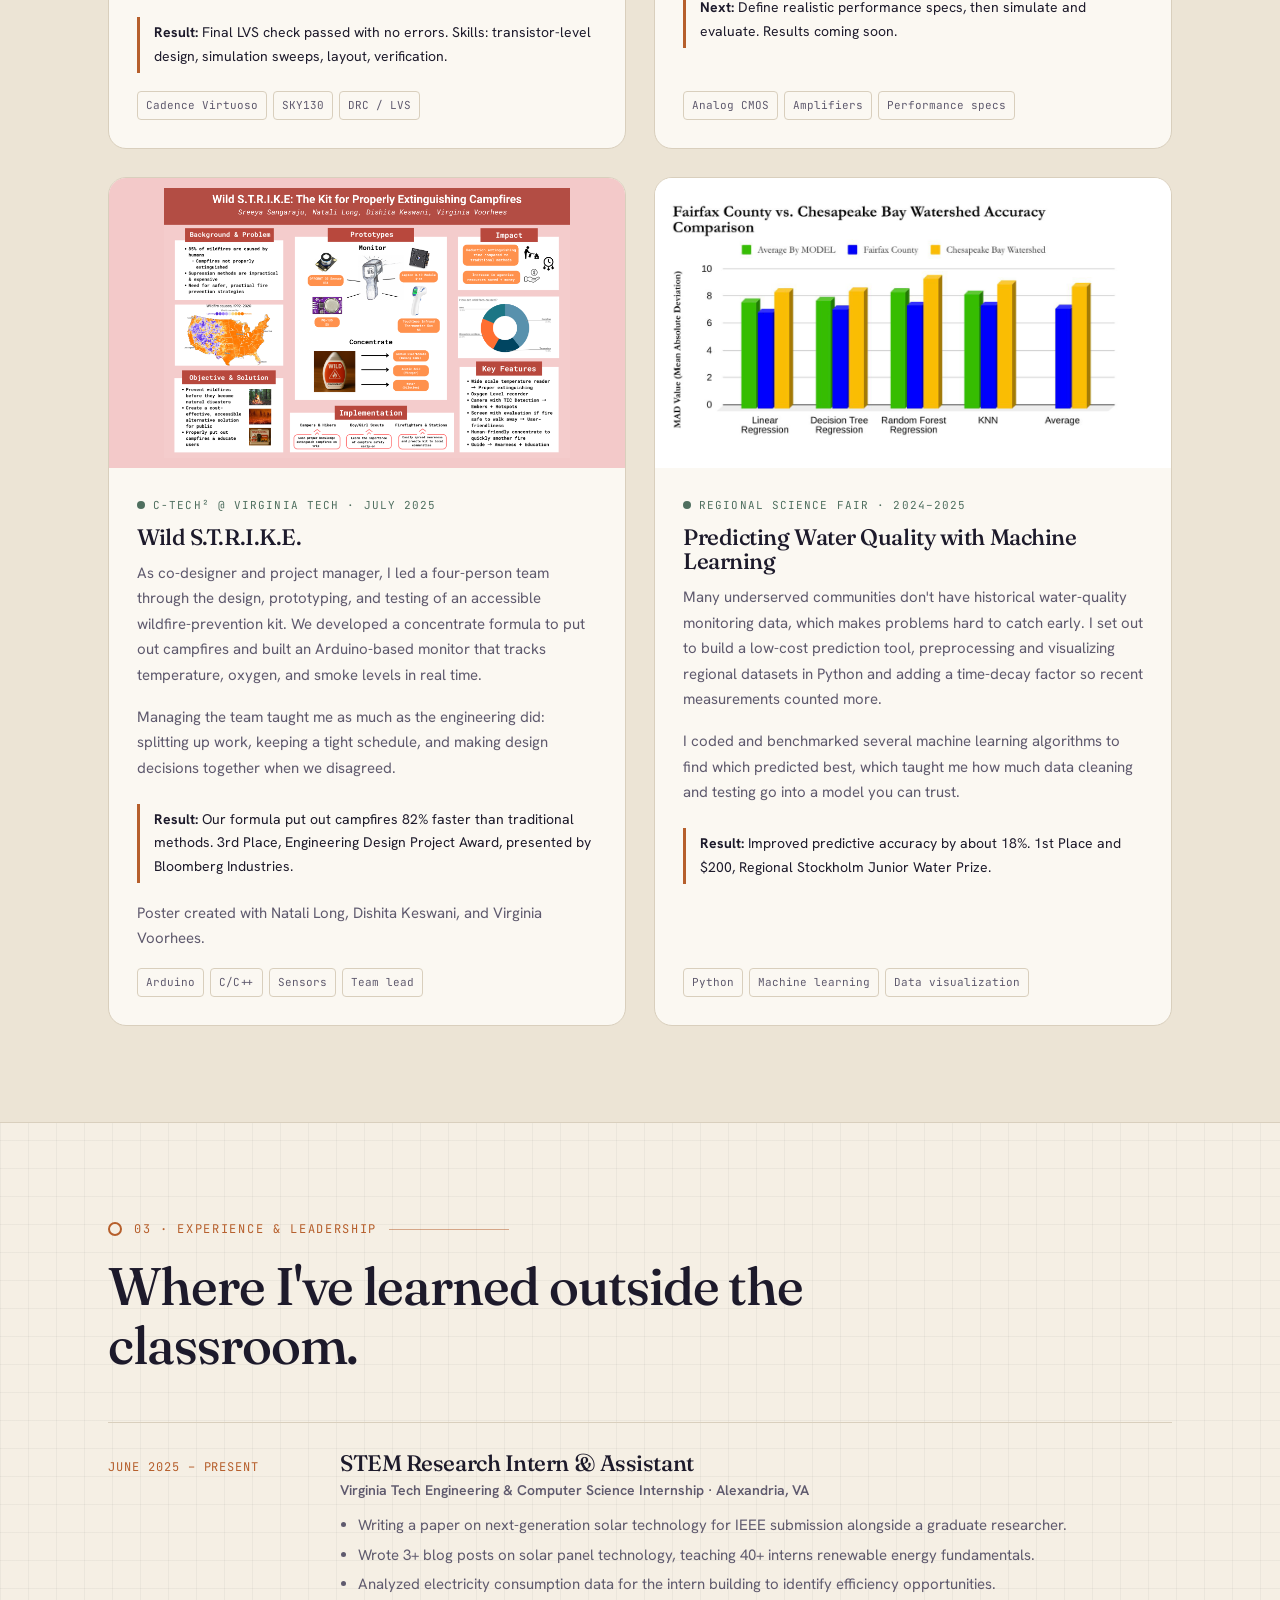
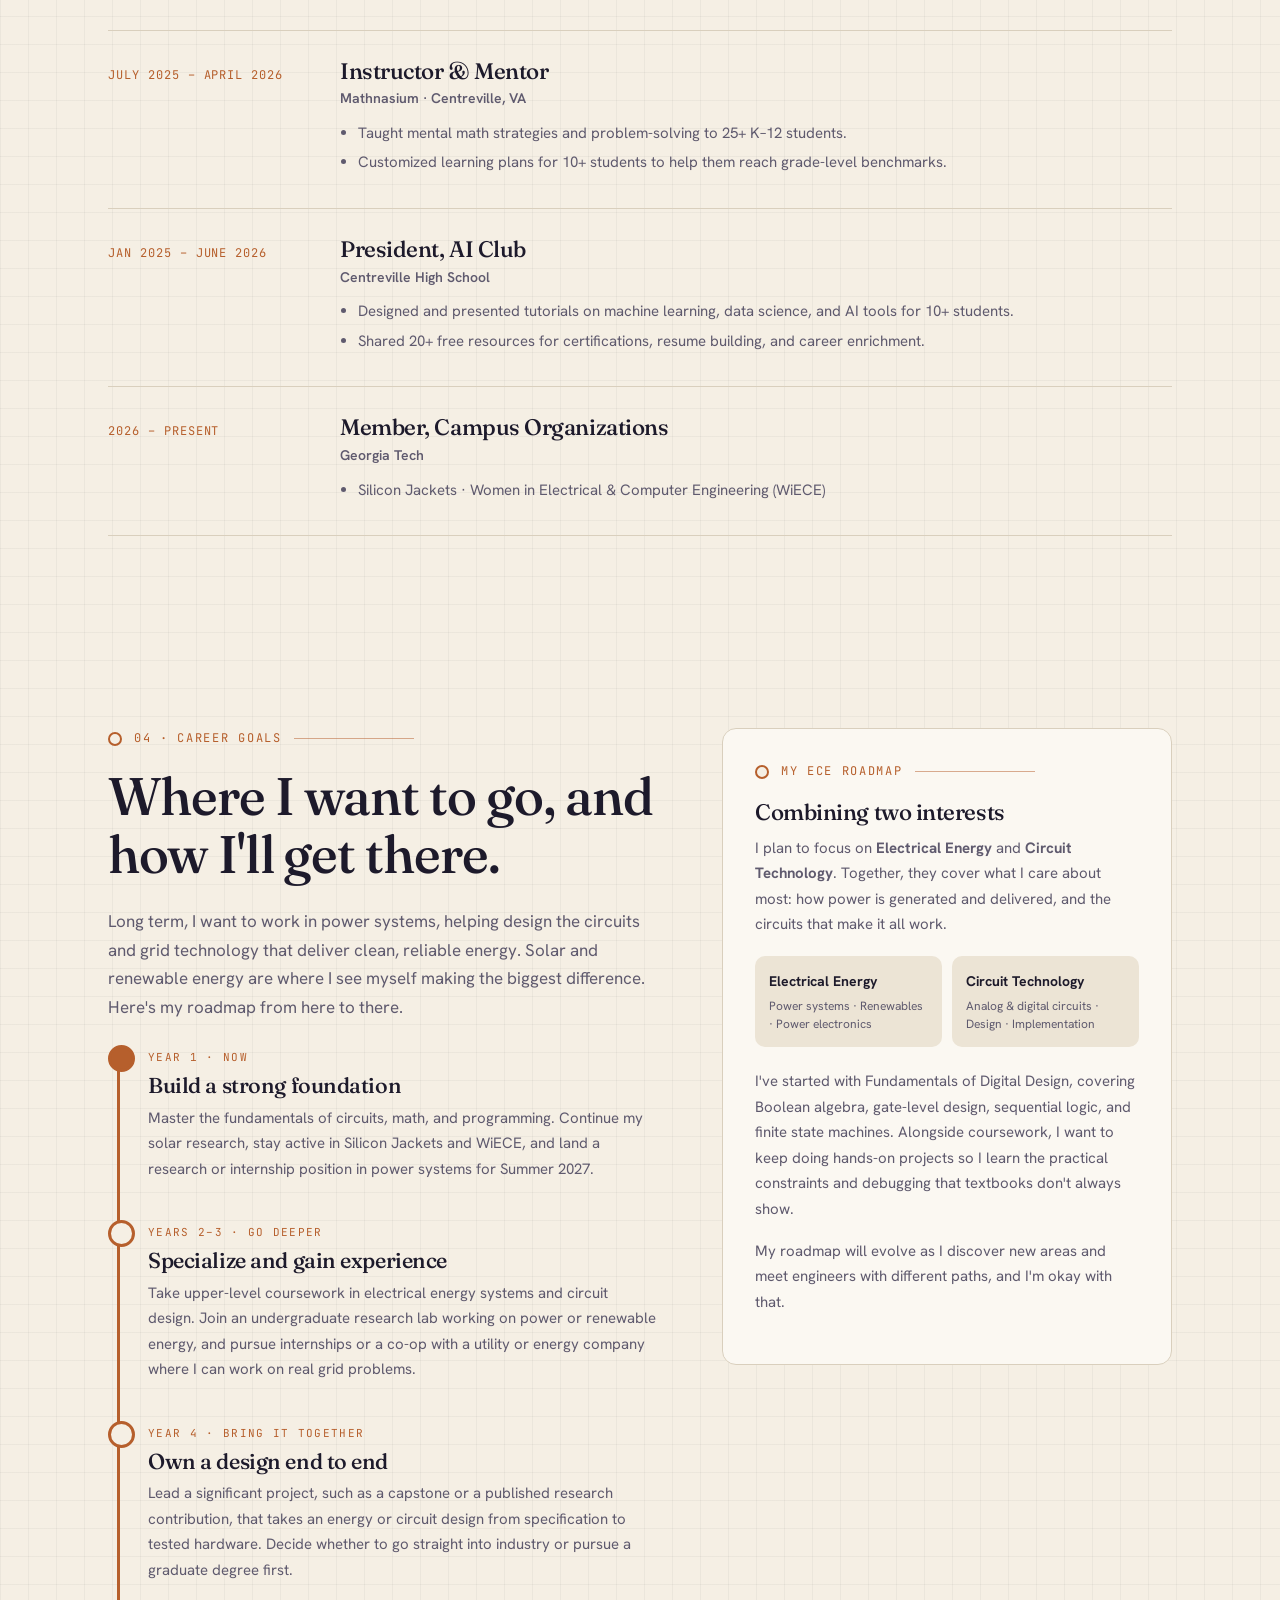
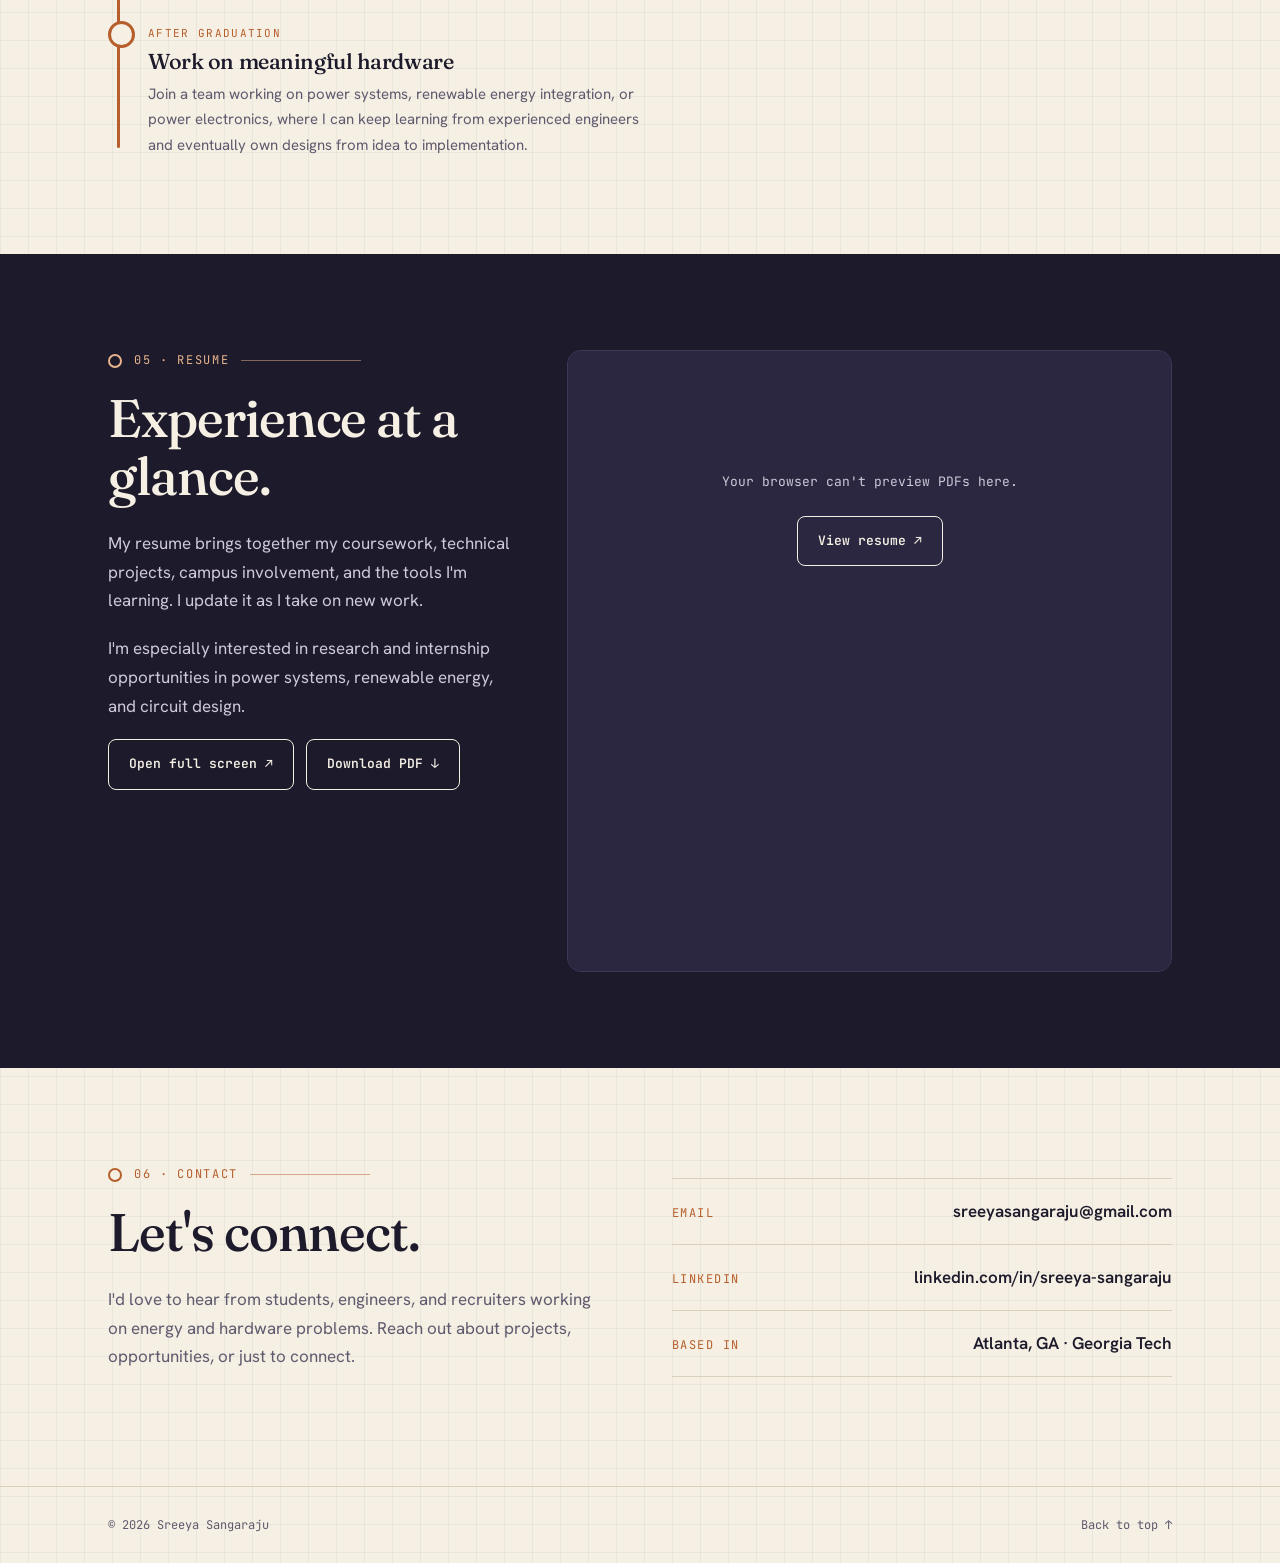
==== commit 14c18d4f: "Update index.html" ====
--- a/index.html
+++ b/index.html
@@ -171,6 +171,7 @@
             <p>As co-designer and project manager, I led a four-person team through the design, prototyping, and testing of an accessible wildfire-prevention kit. We developed a concentrate formula to put out campfires and built an Arduino-based monitor that tracks temperature, oxygen, and smoke levels in real time.</p>
             <p>Managing the team taught me as much as the engineering did: splitting up work, keeping a tight schedule, and making design decisions together when we disagreed.</p>
             <div class="takeaway"><b>Result:</b> Our formula put out campfires 82% faster than traditional methods. 3rd Place, Engineering Design Project Award, presented by Bloomberg Industries.</div>
+            <p class="credit">Poster created with Natali Long, Dishita Keswani, and Virginia Voorhees.</p>
             <div class="stack"><span>Arduino</span><span>C/C++</span><span>Sensors</span><span>Team lead</span></div>
           </div>
         </article>
@@ -306,7 +307,7 @@
         <div class="label">05 · Resume</div>
         <h2>Experience at a glance.</h2>
         <p>My resume brings together my coursework, technical projects, campus involvement, and the tools I'm learning. I update it as I take on new work.</p>
-        <p>I'm especially interested in opportunities in circuit design, hardware validation, and interdisciplinary engineering.</p>
+        <p>I'm especially interested in research and internship opportunities in power systems, renewable energy, and circuit design.</p>
         <div class="actions">
           <a class="btn light" href="resume.pdf" target="_blank" rel="noopener">Open full screen ↗</a>
           <a class="btn light" href="resume.pdf" download>Download PDF ↓</a>
@@ -327,7 +328,7 @@
       <div>
         <div class="label">06 · Contact</div>
         <h2>Let's connect.</h2>
-        <p class="muted">I'd love to hear from students, engineers, and recruiters working on interesting hardware problems. Reach out about projects, opportunities, or just to talk circuits.</p>
+        <p class="muted">I'd love to hear from students, engineers, and recruiters working on energy and hardware problems. Reach out about projects, opportunities, or just to connect.</p>
       </div>
       <ul class="contact-list">
         <li><span>Email</span><a href="mailto:sreeyasangaraju@gmail.com">sreeyasangaraju@gmail.com</a></li>
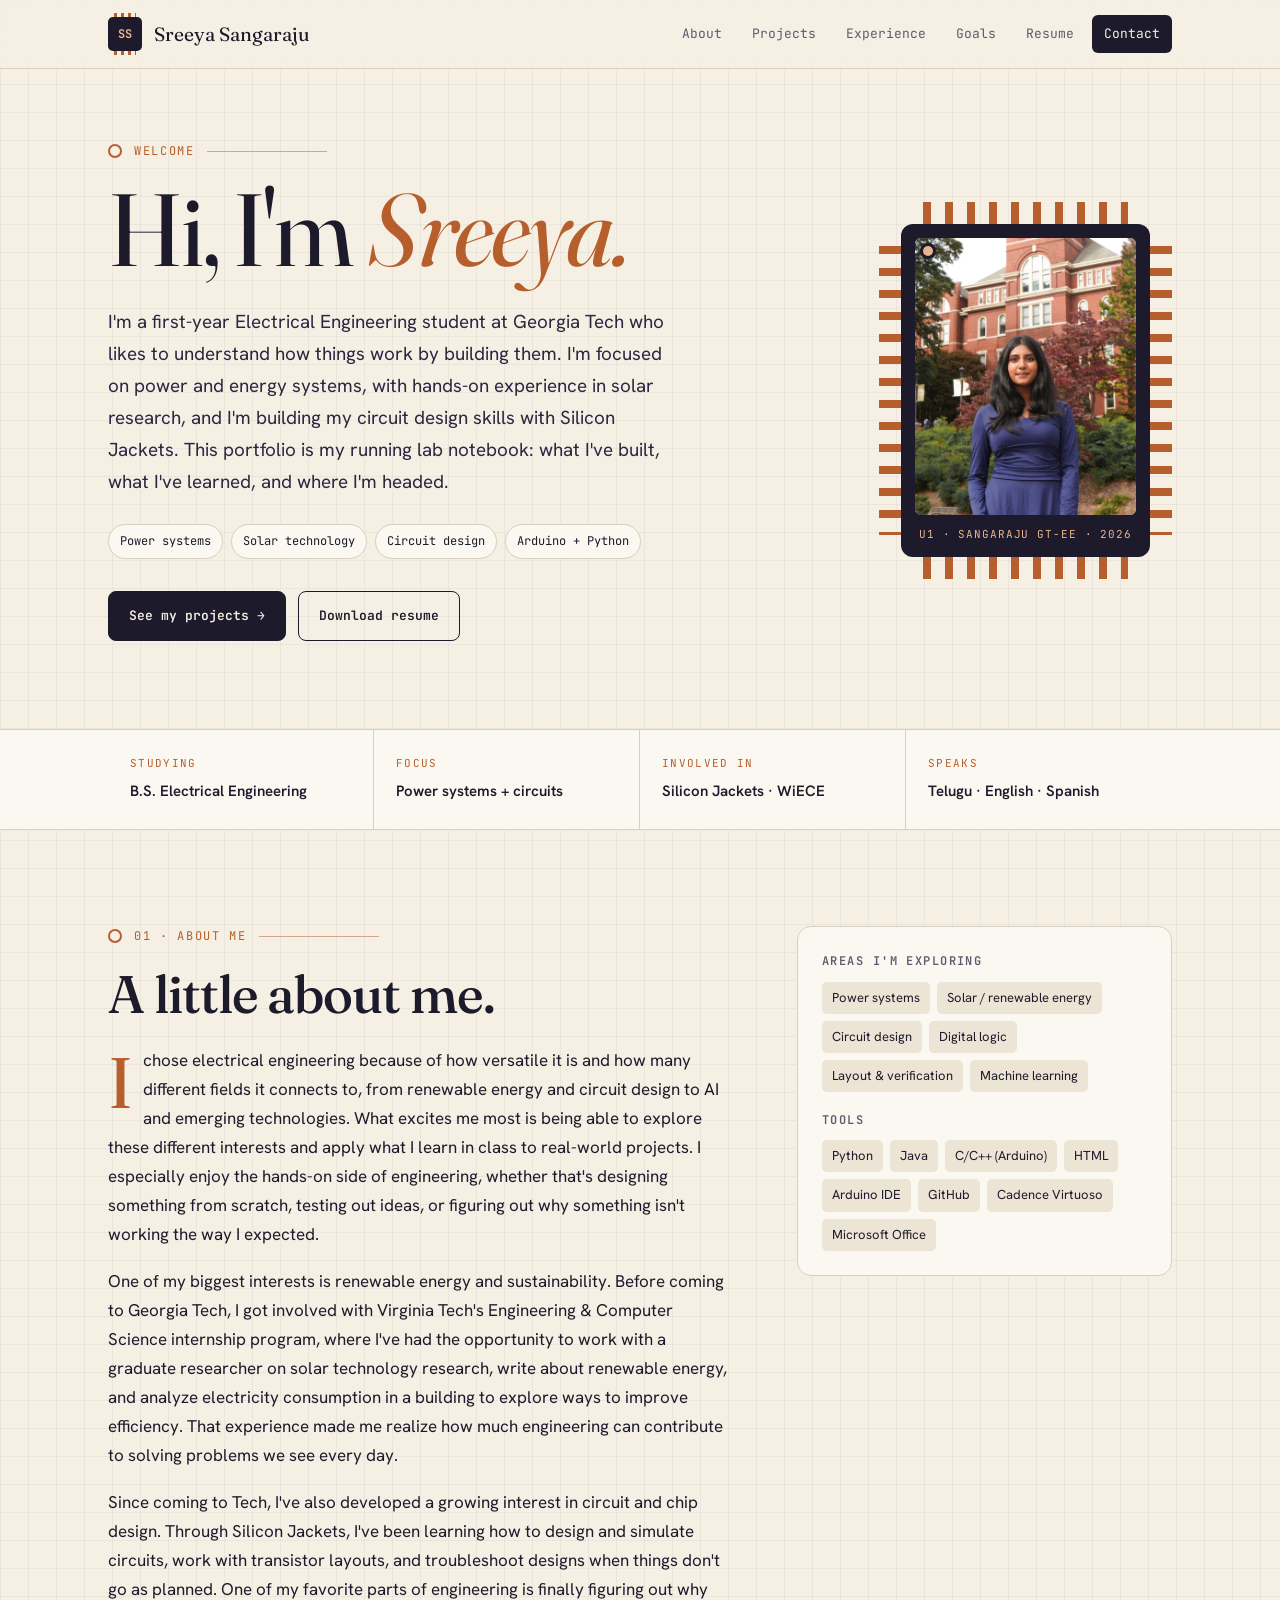
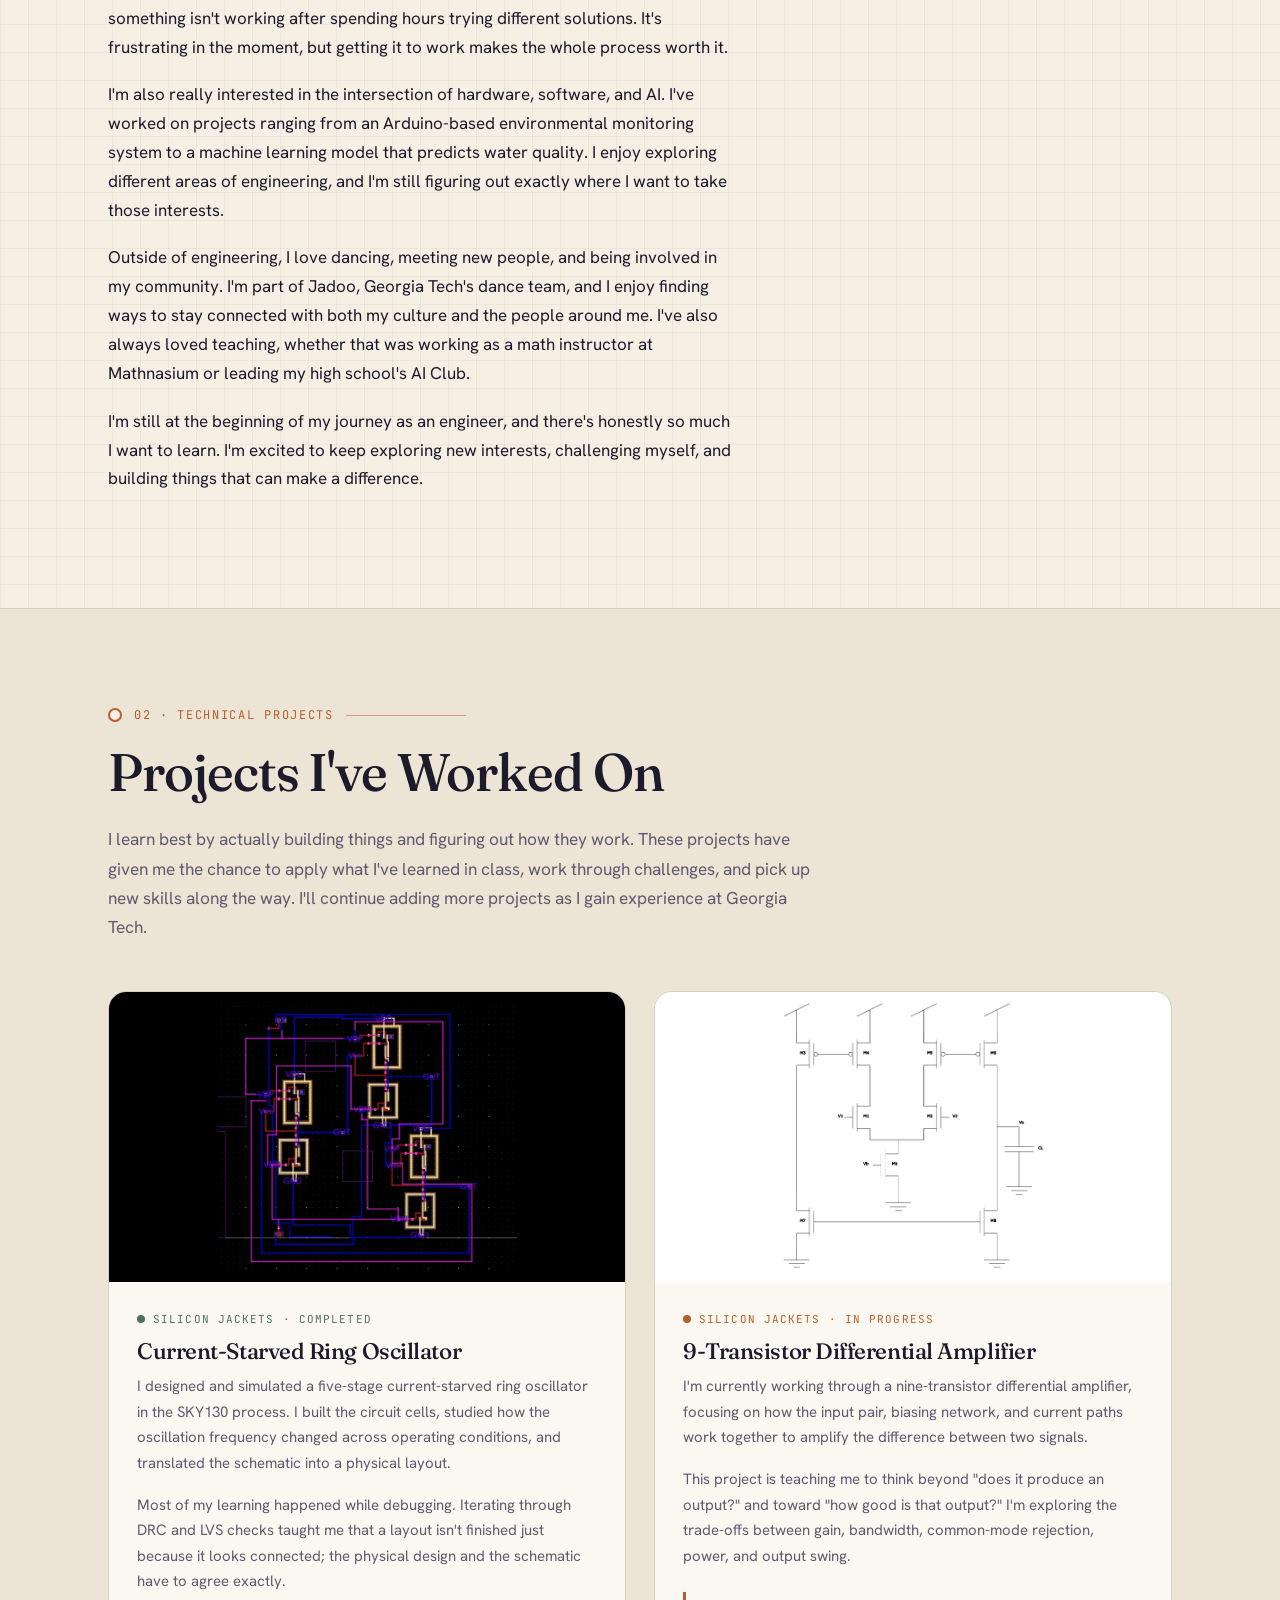
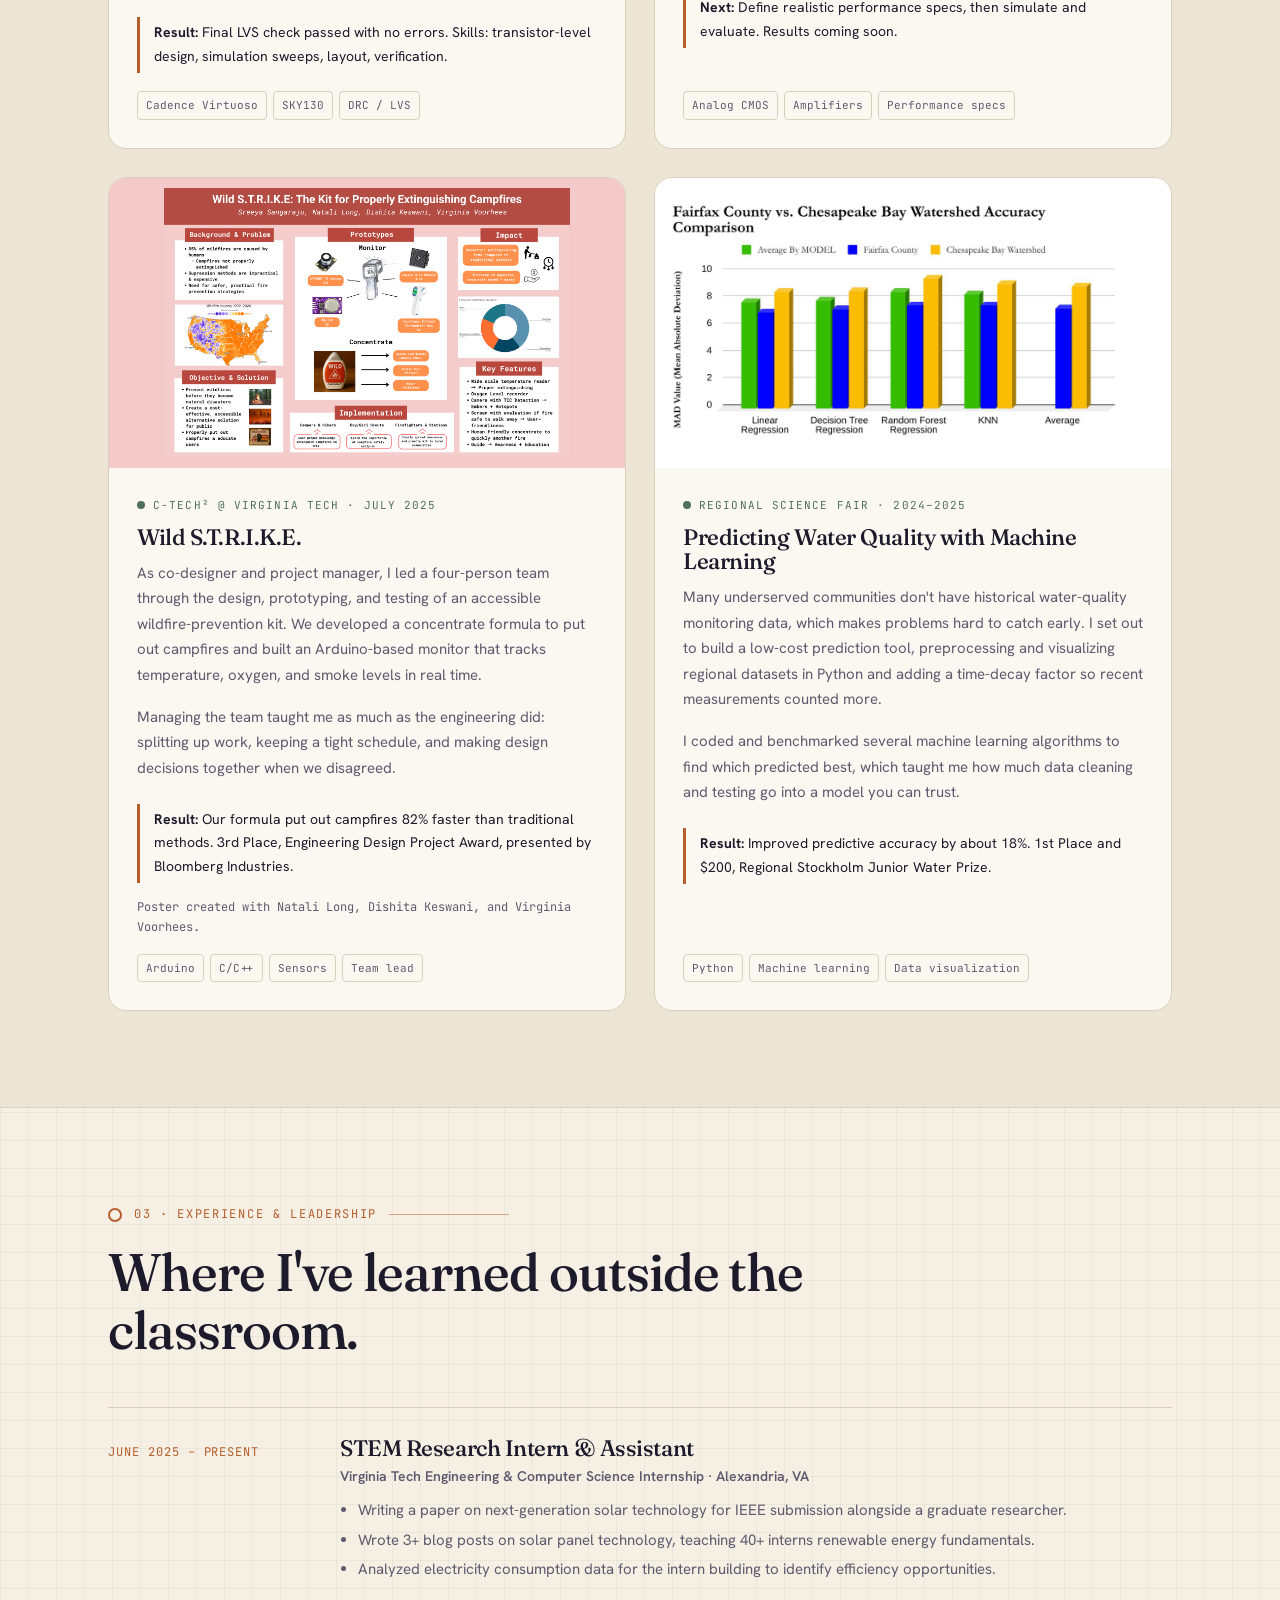
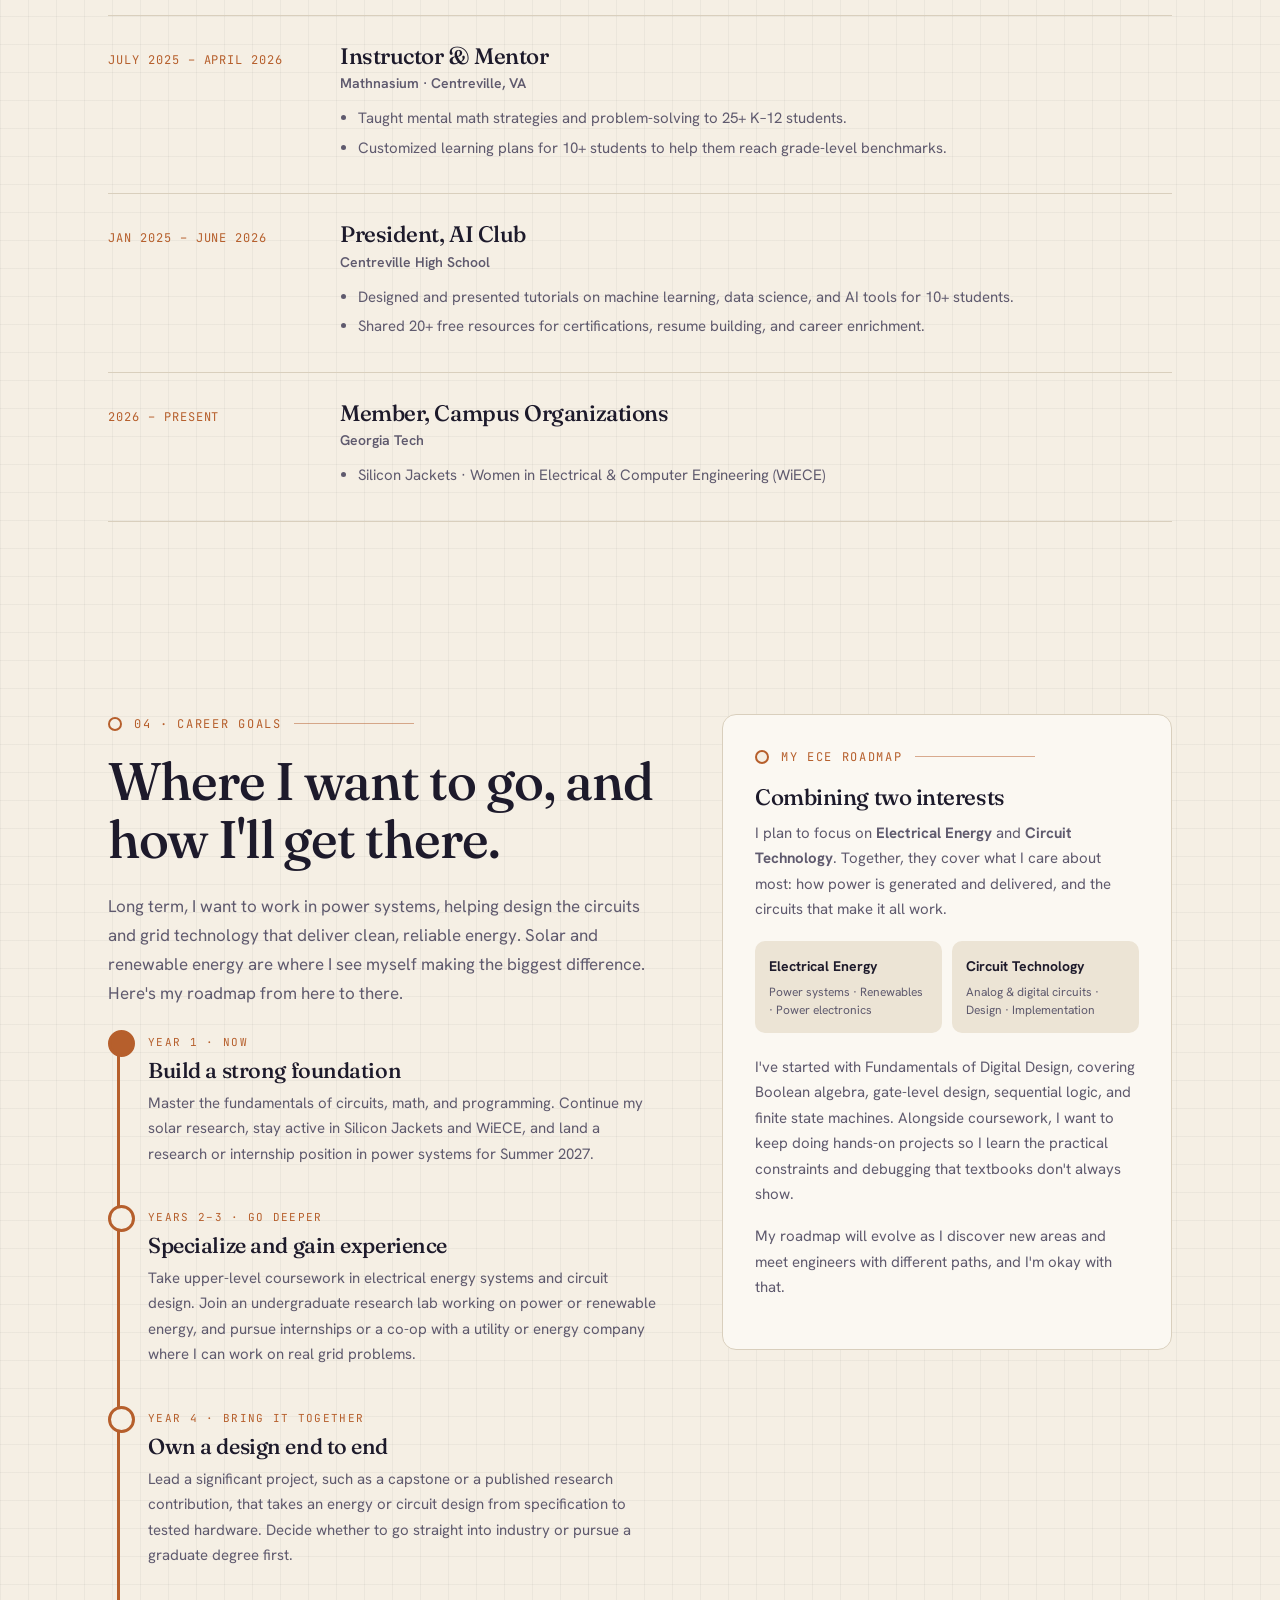
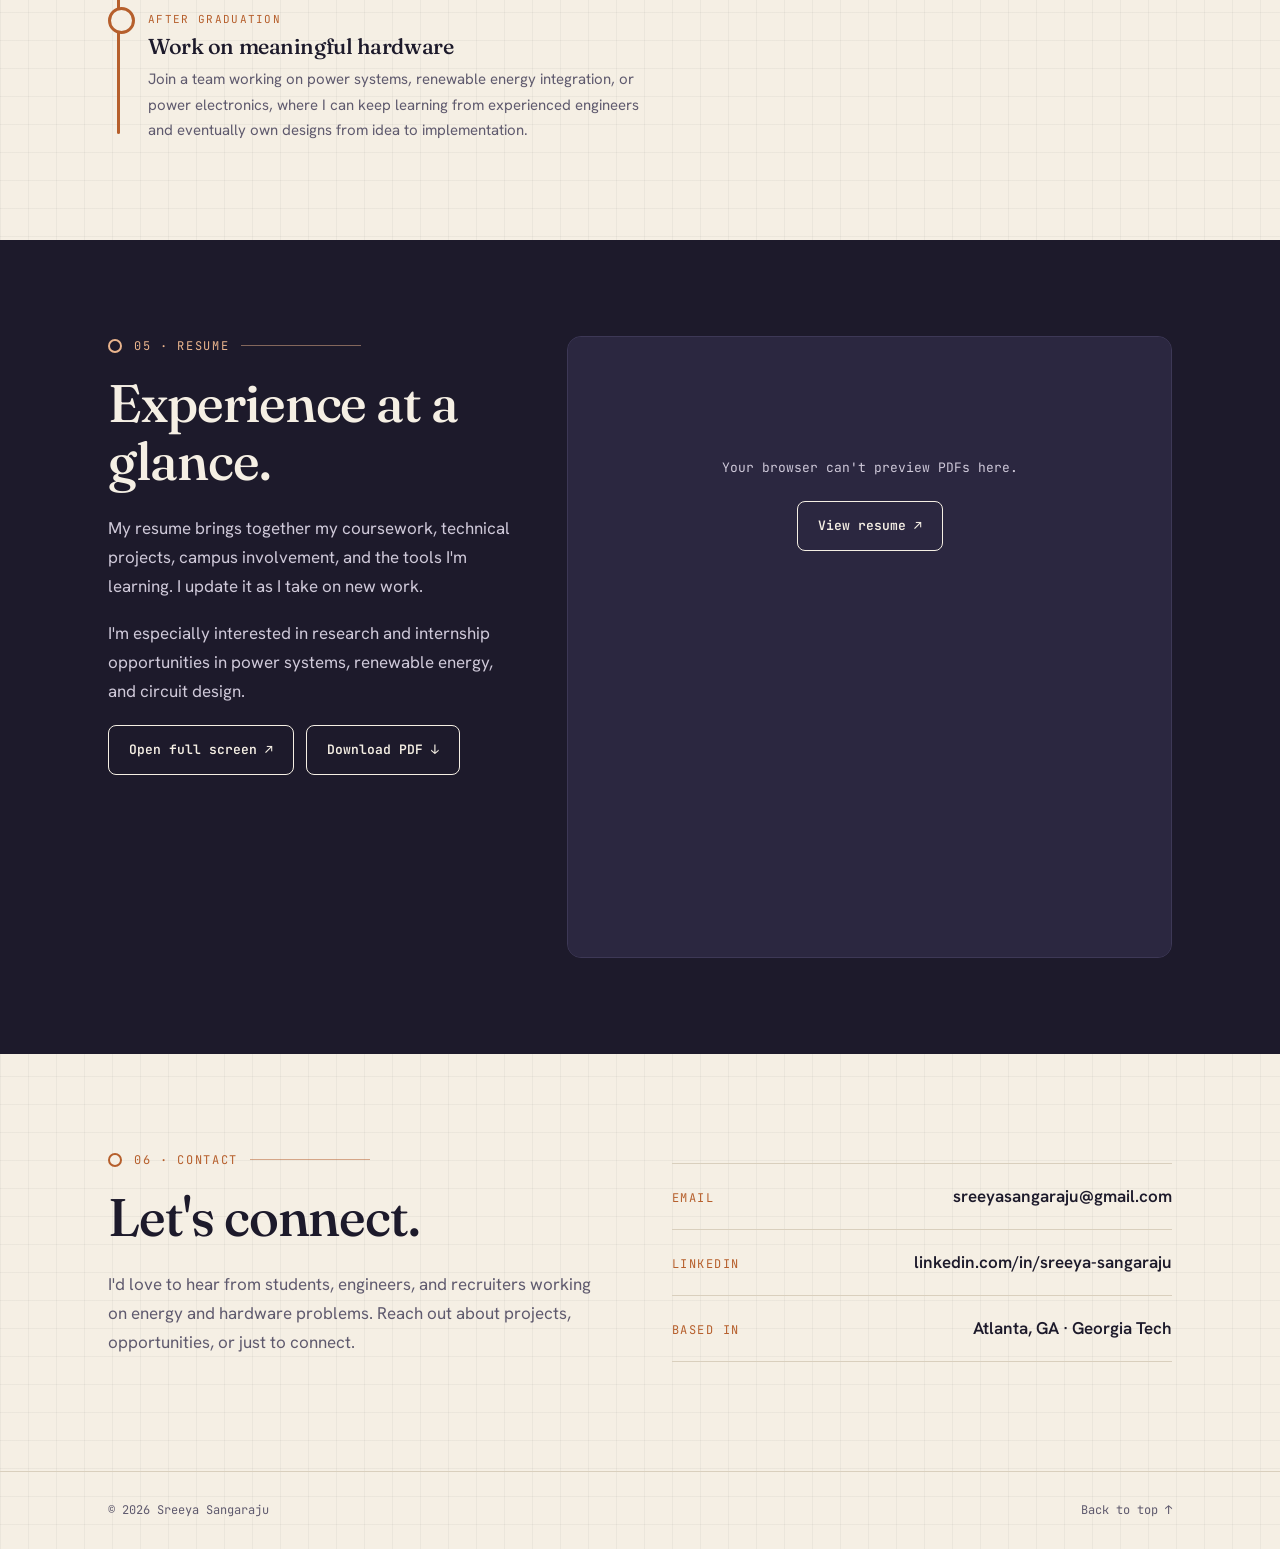
==== commit bcd8af20: "Update index.html" ====
--- a/index.html
+++ b/index.html
@@ -4,7 +4,7 @@
   <meta charset="utf-8">
   <meta name="viewport" content="width=device-width, initial-scale=1">
   <title>Sreeya Sangaraju | Electrical Engineering ePortfolio</title>
-  <meta name="description" content="Sreeya Sangaraju, Electrical Engineering student at Georgia Tech. Circuit design, hardware, and signal processing.">
+  <meta name="description" content="Sreeya Sangaraju, Electrical Engineering student at Georgia Tech. Power systems, renewable energy, and circuit design.">
   <link rel="preconnect" href="https://fonts.googleapis.com">
   <link rel="preconnect" href="https://fonts.gstatic.com" crossorigin>
   <link href="https://fonts.googleapis.com/css2?family=Fraunces:ital,opsz,wght@0,9..144,300..600;1,9..144,300..600&family=Hanken+Grotesk:wght@400;500;600;700&family=JetBrains+Mono:wght@400;600&display=swap" rel="stylesheet">
--- a/style.css
+++ b/style.css
@@ -109,7 +109,7 @@
 }
 .photo img { position: absolute; inset: 0; width: 100%; height: 100%; object-fit: cover; }
 .photo.contain img { object-fit: contain; padding: 10px; }
-.photo.contain::before { content: none; }
+.photo.contain::before, .photo.no-label::before { content: none; }
 figure { margin: 0; }
 figcaption { font-family: var(--mono); font-size: 12px; color: var(--muted); margin-top: 10px; }
 figcaption b { color: var(--copper); font-weight: 600; }
@@ -198,6 +198,7 @@
 .project-body p { font-size: 15px; color: var(--muted); }
 .takeaway { border-left: 3px solid var(--copper); padding: 4px 0 4px 14px; font-size: 14px; margin: 6px 0 18px; }
 .takeaway b { color: var(--ink); }
+.credit { font-family: var(--mono); font-size: 12px !important; color: var(--muted); margin: -4px 0 16px; }
 .stack { margin-top: auto; display: flex; flex-wrap: wrap; gap: 6px; }
 .stack span { font-family: var(--mono); font-size: 11px; padding: 4px 8px; border: 1px solid var(--line); border-radius: 4px; color: var(--muted); }
 
